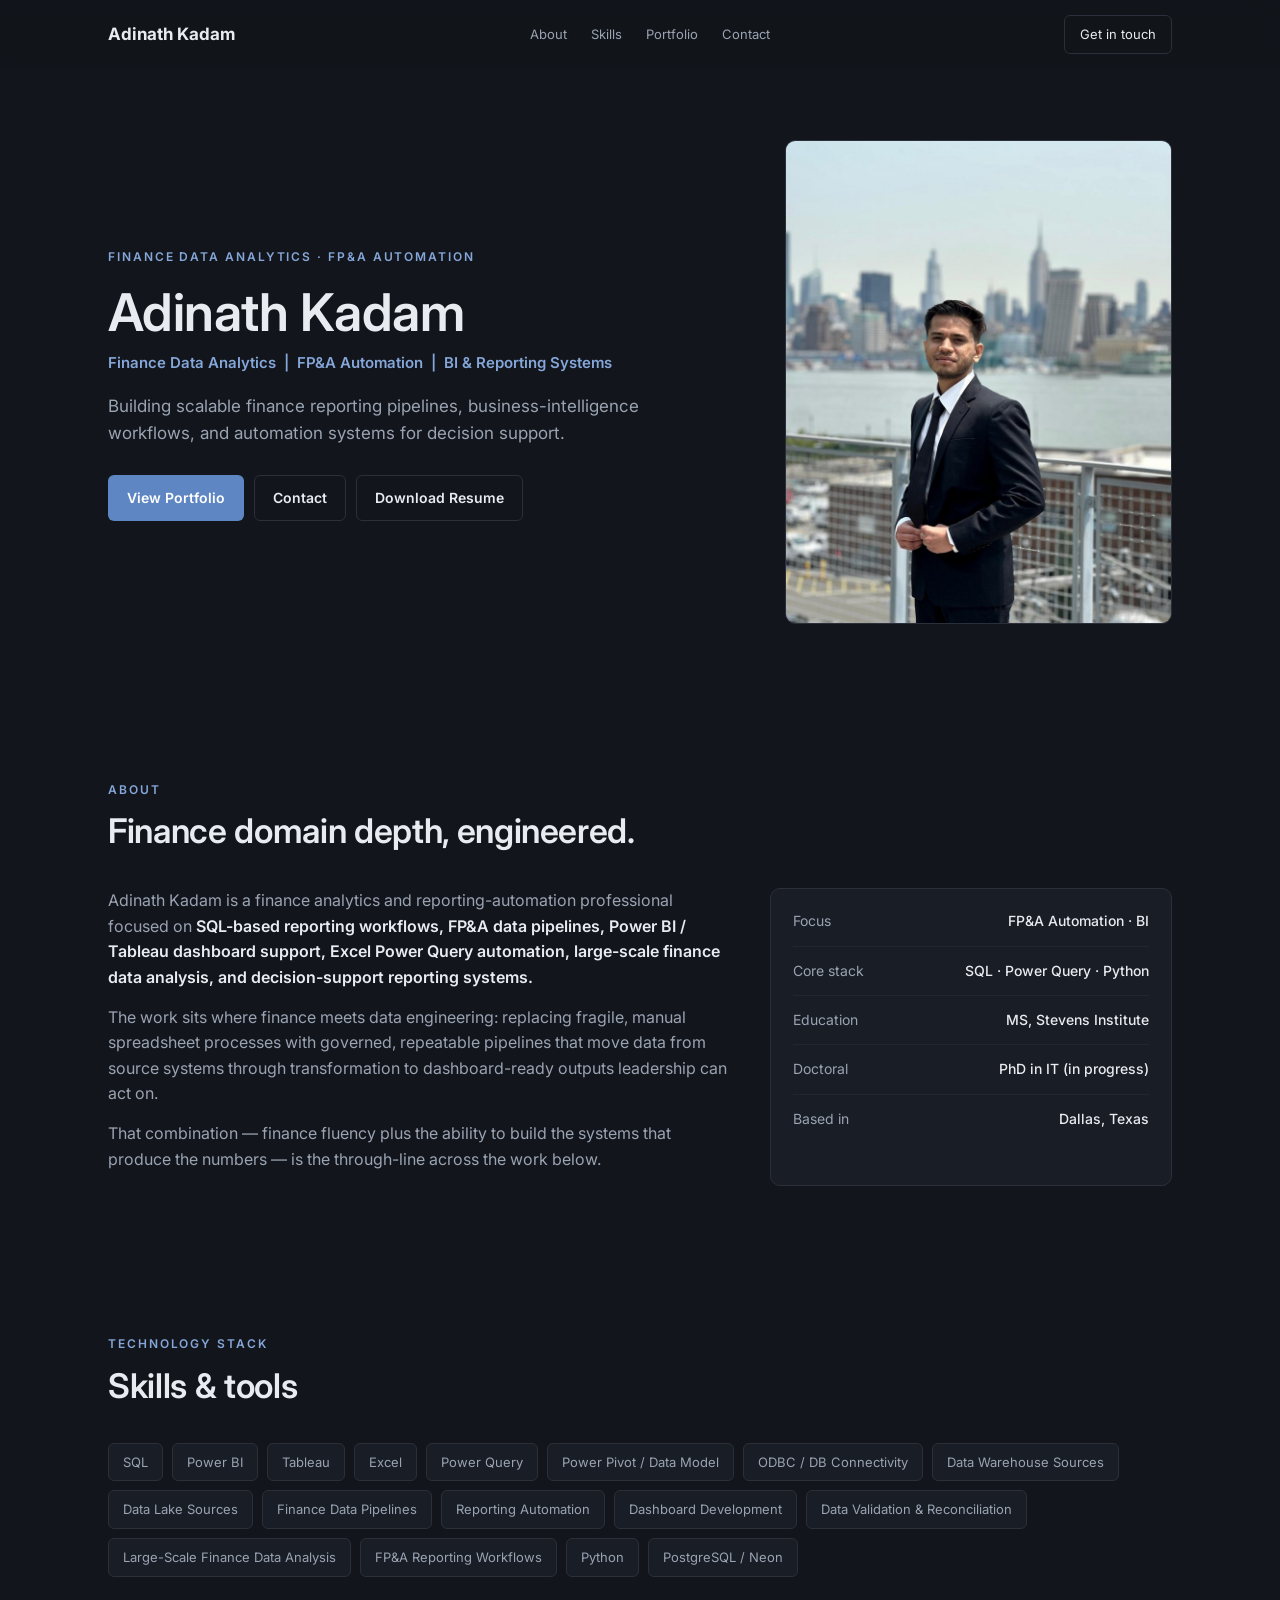
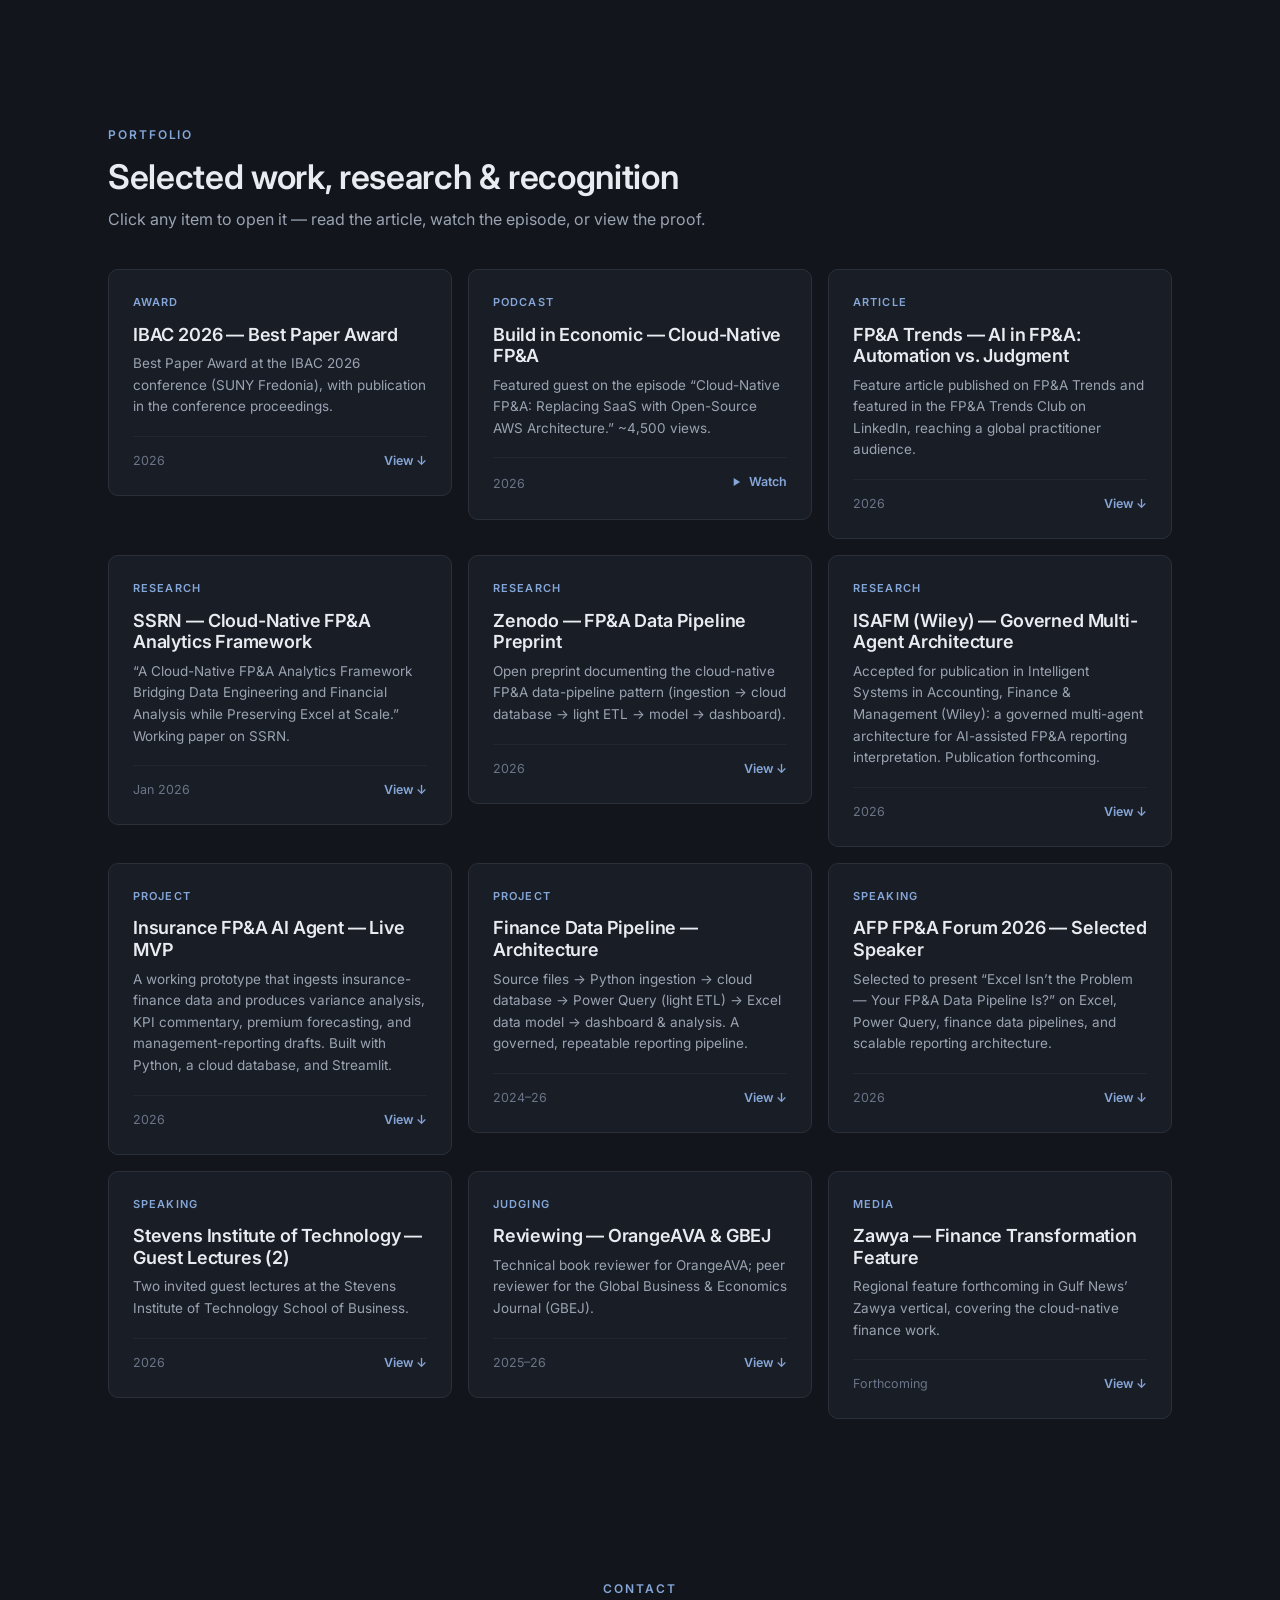
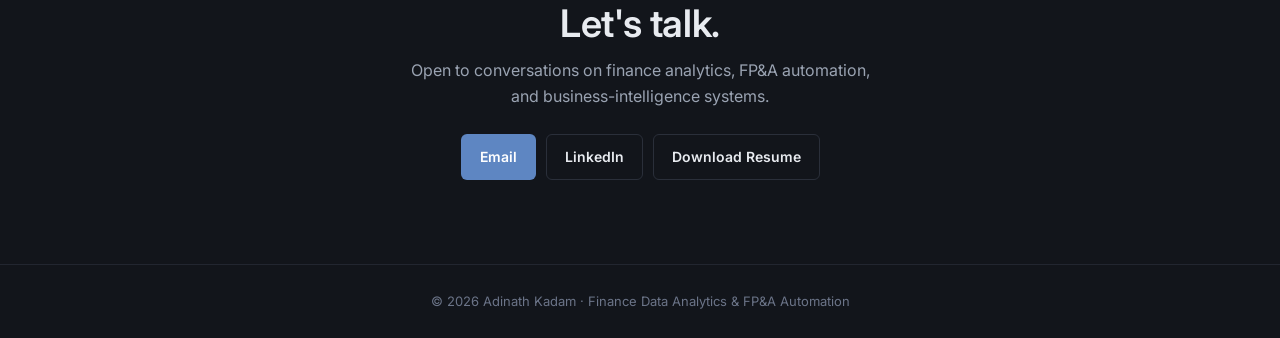
==== index.html @ 17205ce8 "Initial portfolio site" ====
<!DOCTYPE html>
<html lang="en">
<head>
<meta charset="UTF-8">
<meta name="viewport" content="width=device-width, initial-scale=1.0">
<title>Adinath Kadam — Finance Data Analytics & FP&A Automation</title>
<!--
  HOW TO EDIT
  • Hero / About / Contact text: edit directly in the HTML below.
  • Every card + its detail popup: edit the `portfolioData` array in the <script> at the bottom.
  • IMAGES: put files in a folder named  files/  next to this page. Missing file -> clean placeholder.
  • VIDEO (podcast): set  youtube:"VIDEO_ID"  on an item (the ID after watch?v= ).
  • LINKS: replace any "#add-...-link" with the real URL.
-->
<link rel="preconnect" href="https://fonts.googleapis.com">
<link rel="preconnect" href="https://fonts.gstatic.com" crossorigin>
<link href="https://fonts.googleapis.com/css2?family=Inter:wght@400;500;600;700&display=swap" rel="stylesheet">
<style>
  *,*::before,*::after{box-sizing:border-box;margin:0;padding:0}
  :root{
    --bg:#12151B; --panel:#191D25; --panel-2:#1E232C;
    --line:#2A2F3A; --line-soft:#222630;
    --text:#E8EBF0; --muted:#9AA3B2; --muted-2:#6B7488;
    --accent:#5E86C2; --accent-soft:#85A6D8;
  }
  html{scroll-behavior:smooth}
  body{background:var(--bg);color:var(--text);font-family:'Inter',sans-serif;line-height:1.6;-webkit-font-smoothing:antialiased}
  ::selection{background:var(--accent);color:#fff}
  a{color:inherit;text-decoration:none}
  h1,h2,h3,h4{font-weight:600;letter-spacing:-0.01em;line-height:1.2}
  .wrap{max-width:1120px;margin:0 auto;padding:0 28px}
  .eyebrow{font-size:12px;letter-spacing:0.16em;text-transform:uppercase;color:var(--accent-soft);font-weight:600}
  nav{position:fixed;top:0;left:0;right:0;z-index:100;background:rgba(18,21,27,0.86);backdrop-filter:blur(8px);border-bottom:1px solid transparent;transition:.25s}
  nav.solid{border-bottom:1px solid var(--line-soft)}
  .nav-in{max-width:1120px;margin:0 auto;padding:15px 28px;display:flex;align-items:center;justify-content:space-between}
  .brand{font-weight:700;font-size:17px}
  .nav-links{display:flex;gap:24px}
  .nav-links a{font-size:13px;color:var(--muted);transition:.2s}
  .nav-links a:hover{color:var(--text)}
  .nav-cta{font-size:13px;padding:8px 15px;border:1px solid var(--line);border-radius:6px;color:var(--text);transition:.2s}
  .nav-cta:hover{border-color:var(--accent)}
  @media(max-width:840px){.nav-links{display:none}}
  header.hero{padding:140px 0 80px;display:grid;grid-template-columns:1.3fr .8fr;gap:48px;align-items:center}
  .hero h1{font-size:clamp(32px,5vw,52px);margin:14px 0 6px}
  .hero-head{font-size:15px;color:var(--accent-soft);font-weight:600;margin-bottom:18px}
  .hero-tagline{font-size:17px;color:var(--muted);max-width:540px;margin-bottom:28px}
  .hero-btns{display:flex;flex-wrap:wrap;gap:10px}
  .btn{padding:11px 18px;border-radius:6px;font-size:14px;font-weight:600;transition:.2s;border:1px solid transparent;cursor:pointer;display:inline-block}
  .btn.primary{background:var(--accent);color:#fff}
  .btn.primary:hover{background:#4f78b6}
  .btn.ghost{border-color:var(--line);color:var(--text)}
  .btn.ghost:hover{border-color:var(--accent)}
  .hero-photo{position:relative;aspect-ratio:4/5;border-radius:10px;overflow:hidden;border:1px solid var(--line);background:var(--panel)}
  .hero-photo img{width:100%;height:100%;object-fit:cover;display:block}
  .hero-photo .ph{position:absolute;inset:0;display:flex;flex-direction:column;align-items:center;justify-content:center;gap:8px;color:var(--muted-2)}
  .hero-photo .ph .mono{font-size:60px;font-weight:700;color:var(--line)}
  @media(max-width:840px){header.hero{grid-template-columns:1fr;padding-top:110px}.hero-photo{max-width:280px;order:-1}}
  section{padding:72px 0;scroll-margin-top:74px}
  .sec-head{margin-bottom:36px}
  .sec-head h2{font-size:clamp(24px,3.4vw,34px);margin-top:10px}
  .sec-head p{color:var(--muted);max-width:660px;margin-top:10px}
  .about-grid{display:grid;grid-template-columns:1.4fr .9fr;gap:36px}
  .about-grid p{color:var(--muted);margin-bottom:14px}
  .about-grid p b{color:var(--text);font-weight:600}
  .facts{background:var(--panel);border:1px solid var(--line);border-radius:10px;padding:8px 22px}
  .facts .row{display:flex;justify-content:space-between;padding:13px 0;border-bottom:1px solid var(--line-soft);font-size:14px}
  .facts .row:last-child{border-bottom:0}
  .facts .k{color:var(--muted)}.facts .v{color:var(--text);font-weight:500}
  @media(max-width:780px){.about-grid{grid-template-columns:1fr}}
  .chips{display:flex;flex-wrap:wrap;gap:9px}
  .chip{padding:8px 14px;border:1px solid var(--line);border-radius:6px;font-size:13px;color:var(--muted);background:var(--panel);transition:.2s}
  .chip:hover{border-color:var(--accent);color:var(--text)}
  .pf-grid{display:grid;grid-template-columns:repeat(3,1fr);gap:16px;align-items:start}
  .pf-card{background:var(--panel);border:1px solid var(--line);border-radius:10px;padding:24px;transition:.2s;display:flex;flex-direction:column;min-height:172px}
  .pf-card:hover{border-color:var(--accent);background:var(--panel-2)}
  .pf-tag{font-size:11px;letter-spacing:0.1em;text-transform:uppercase;color:var(--accent-soft);font-weight:600;margin-bottom:12px}
  .pf-card h3{font-size:18px;margin-bottom:8px}
  .pf-card .sub{font-size:13.5px;color:var(--muted);flex:1}
  .pf-card .foot{margin-top:18px;padding-top:14px;border-top:1px solid var(--line-soft);display:flex;align-items:center;justify-content:space-between;font-size:12.5px;color:var(--muted-2)}
  .pf-card .open{color:var(--accent-soft);font-weight:600}
  .pf-card .play{display:inline-flex;align-items:center;gap:6px}
  .pf-card .play svg{width:14px;height:14px;fill:var(--accent-soft)}
  .pf-detail{max-height:0;overflow:hidden;transition:max-height .45s ease,margin .45s ease,opacity .35s ease;opacity:0;margin-top:0}
  .pf-card.show .pf-detail{max-height:1400px;opacity:1;margin-top:18px}
  .pf-detail-inner{padding-top:18px;border-top:1px solid var(--line-soft)}
  .pf-detail .m-desc{font-size:13.5px;color:var(--muted);margin-bottom:16px}
  .pf-detail .video,.pf-detail .proof-img,.pf-detail .proof-ph{margin-bottom:16px}
  .pf-detail .m-context{margin-bottom:16px}
  .pf-card.show .open .hint::after{content:" ↑"}
  .pf-card .open .hint::after{content:" ↓"}
  @media(max-width:840px){.pf-grid{grid-template-columns:1fr 1fr}}
  @media(max-width:560px){.pf-grid{grid-template-columns:1fr}}
  .ov{position:fixed;inset:0;z-index:1000;background:rgba(8,10,14,0.74);display:flex;align-items:center;justify-content:center;padding:36px 18px;opacity:0;pointer-events:none;transition:.25s}
  .ov.open{opacity:1;pointer-events:auto}
  .modal{max-width:720px;width:100%;max-height:88vh;overflow-y:auto;background:var(--panel);border:1px solid var(--line);border-radius:12px}
  .m-head{position:sticky;top:0;background:var(--panel);border-bottom:1px solid var(--line-soft);padding:20px 24px;display:flex;justify-content:space-between;align-items:flex-start;gap:14px;z-index:2}
  .m-tag{font-size:11px;letter-spacing:0.1em;text-transform:uppercase;color:var(--accent-soft);font-weight:600}
  .m-head h3{font-size:20px;margin-top:6px}
  .m-head .date{font-size:12.5px;color:var(--muted-2);margin-top:4px}
  .m-close{flex-shrink:0;width:32px;height:32px;border-radius:6px;border:1px solid var(--line);background:none;color:var(--text);cursor:pointer;font-size:15px;transition:.2s}
  .m-close:hover{border-color:var(--accent)}
  .m-body{padding:22px 24px 26px}
  .m-desc{font-size:14.5px;color:var(--muted);margin-bottom:18px}
  .video{position:relative;aspect-ratio:16/9;border-radius:8px;overflow:hidden;border:1px solid var(--line);margin-bottom:18px;background:#000}
  .video iframe{position:absolute;inset:0;width:100%;height:100%;border:0}
  .yt{position:relative;aspect-ratio:16/9;border-radius:8px;overflow:hidden;border:1px solid var(--line);margin-bottom:18px;cursor:pointer;background:linear-gradient(135deg,#1d2530,#0d1119)}
  .yt-thumb{position:absolute;inset:0;width:100%;height:100%;object-fit:cover}
  .yt-play{position:absolute;inset:0;display:flex;align-items:center;justify-content:center}
  .yt-play::before{content:"";position:absolute;width:70px;height:48px;background:rgba(214,40,40,.93);border-radius:12px;box-shadow:0 4px 16px rgba(0,0,0,.4)}
  .yt-play span{position:relative;z-index:1;width:0;height:0;border-style:solid;border-width:11px 0 11px 19px;border-color:transparent transparent transparent #fff;margin-left:5px}
  .yt:hover .yt-play::before{background:rgba(214,40,40,1)}
  .yt-cap{position:absolute;bottom:10px;left:12px;font-size:11px;letter-spacing:.06em;text-transform:uppercase;color:#fff;background:rgba(0,0,0,.5);padding:4px 9px;border-radius:4px}
  .proof-img{width:100%;border-radius:8px;border:1px solid var(--line);display:block;margin-bottom:18px}
  .proof-ph{width:100%;aspect-ratio:16/9;border-radius:8px;border:1px dashed var(--line);display:flex;flex-direction:column;align-items:center;justify-content:center;gap:8px;color:var(--muted-2);text-align:center;padding:18px;margin-bottom:18px;background:var(--panel-2)}
  .proof-ph svg{width:26px;height:26px;stroke:var(--muted-2);fill:none;stroke-width:1.4}
  .proof-ph small{font-size:12px;max-width:300px;line-height:1.5}
  .m-context{font-size:13.5px;color:var(--text);background:var(--panel-2);border-left:2px solid var(--accent);padding:12px 16px;border-radius:0 6px 6px 0;margin-bottom:18px}
  .m-context b{color:var(--accent-soft)}
  .m-actions{display:flex;flex-wrap:wrap;gap:10px}
  .m-note{font-size:12px;color:var(--muted-2);margin-top:12px;font-style:italic}
  .contact{text-align:center;padding:84px 0}
  .contact h2{font-size:clamp(26px,3.6vw,38px);margin-bottom:12px}
  .contact p{color:var(--muted);max-width:480px;margin:0 auto 24px}
  .contact-btns{display:flex;gap:10px;justify-content:center;flex-wrap:wrap}
  footer{border-top:1px solid var(--line-soft);padding:26px 0;text-align:center;color:var(--muted-2);font-size:13px}
  .reveal{opacity:0;transform:translateY(18px);transition:.7s}
  .reveal.in{opacity:1;transform:none}
  @media(prefers-reduced-motion:reduce){*{transition:none!important}.reveal{opacity:1;transform:none}}
</style>
</head>
<body>
<nav id="nav"><div class="nav-in">
  <a href="#top" class="brand">Adinath Kadam</a>
  <div class="nav-links">
    <a href="#about">About</a><a href="#skills">Skills</a><a href="#portfolio">Portfolio</a><a href="#contact">Contact</a>
  </div>
  <a href="#contact" class="nav-cta">Get in touch</a>
</div></nav>

<div class="wrap" id="top">
  <header class="hero">
    <div>
      <span class="eyebrow">Finance Data Analytics · FP&amp;A Automation</span>
      <h1>Adinath Kadam</h1>
      <div class="hero-head">Finance Data Analytics &nbsp;|&nbsp; FP&amp;A Automation &nbsp;|&nbsp; BI &amp; Reporting Systems</div>
      <p class="hero-tagline">Building scalable finance reporting pipelines, business-intelligence workflows, and automation systems for decision support.</p>
      <div class="hero-btns">
        <a href="#portfolio" class="btn primary">View Portfolio</a>
        <a href="#contact" class="btn ghost">Contact</a>
        <a href="files/Adinath_Kadam_Resume.pdf" target="_blank" rel="noopener" class="btn ghost">Download Resume</a>
      </div>
    </div>
    <div class="hero-photo">
      <img src="[data-uri]" alt="Adinath Kadam" onerror="this.style.display='none';this.nextElementSibling.style.display='flex'">
      <div class="ph" style="display:none"><div class="mono">AK</div><small>Add files/portrait.jpg</small></div>
    </div>
  </header>
</div>

<div class="wrap"><section id="about" class="reveal">
  <div class="sec-head"><span class="eyebrow">About</span><h2>Finance domain depth, engineered.</h2></div>
  <div class="about-grid">
    <div>
      <p>Adinath Kadam is a finance analytics and reporting-automation professional focused on <b>SQL-based reporting workflows, FP&amp;A data pipelines, Power BI / Tableau dashboard support, Excel Power Query automation, large-scale finance data analysis, and decision-support reporting systems.</b></p>
      <p>The work sits where finance meets data engineering: replacing fragile, manual spreadsheet processes with governed, repeatable pipelines that move data from source systems through transformation to dashboard-ready outputs leadership can act on.</p>
      <p>That combination — finance fluency plus the ability to build the systems that produce the numbers — is the through-line across the work below.</p>
    </div>
    <div class="facts">
      <div class="row"><span class="k">Focus</span><span class="v">FP&amp;A Automation · BI</span></div>
      <div class="row"><span class="k">Core stack</span><span class="v">SQL · Power Query · Python</span></div>
      <div class="row"><span class="k">Education</span><span class="v">MS, Stevens Institute</span></div>
      <div class="row"><span class="k">Doctoral</span><span class="v">PhD in IT (in progress)</span></div>
      <div class="row"><span class="k">Based in</span><span class="v">Dallas, Texas</span></div>
    </div>
  </div>
</section></div>

<div class="wrap"><section id="skills" class="reveal">
  <div class="sec-head"><span class="eyebrow">Technology Stack</span><h2>Skills &amp; tools</h2></div>
  <div class="chips">
    <span class="chip">SQL</span><span class="chip">Power BI</span><span class="chip">Tableau</span>
    <span class="chip">Excel</span><span class="chip">Power Query</span><span class="chip">Power Pivot / Data Model</span>
    <span class="chip">ODBC / DB Connectivity</span><span class="chip">Data Warehouse Sources</span><span class="chip">Data Lake Sources</span>
    <span class="chip">Finance Data Pipelines</span><span class="chip">Reporting Automation</span><span class="chip">Dashboard Development</span>
    <span class="chip">Data Validation &amp; Reconciliation</span><span class="chip">Large-Scale Finance Data Analysis</span>
    <span class="chip">FP&amp;A Reporting Workflows</span><span class="chip">Python</span><span class="chip">PostgreSQL / Neon</span>
  </div>
</section></div>

<div class="wrap"><section id="portfolio" class="reveal">
  <div class="sec-head"><span class="eyebrow">Portfolio</span><h2>Selected work, research &amp; recognition</h2>
    <p>Click any item to open it — read the article, watch the episode, or view the proof.</p></div>
  <div class="pf-grid" id="pfGrid"></div>
</section></div>

<div class="wrap"><section class="contact reveal" id="contact">
  <span class="eyebrow">Contact</span>
  <h2>Let's talk.</h2>
  <p>Open to conversations on finance analytics, FP&amp;A automation, and business-intelligence systems.</p>
  <div class="contact-btns">
    <a href="mailto:adikdm20@gmail.com" class="btn primary">Email</a>
    <a href="https://www.linkedin.com/in/adinath-k/" target="_blank" rel="noopener" class="btn ghost">LinkedIn</a>
    <a href="files/Adinath_Kadam_Resume.pdf" target="_blank" rel="noopener" class="btn ghost">Download Resume</a>
  </div>
</section></div>

<footer>© 2026 Adinath Kadam · Finance Data Analytics &amp; FP&amp;A Automation</footer>

<script>
const IMG = {"portrait": "[data-uri]", "fpa": "[data-uri]", "arch": "[data-uri]", "ibac": "[data-uri]", "afp": "[data-uri]", "stevens": "[data-uri]"};
const portfolioData = [
  { tag:"Award", title:"IBAC 2026 — Best Paper Award", date:"2026",
    description:"Best Paper Award at the IBAC 2026 conference (SUNY Fredonia), with publication in the conference proceedings.",
    context:"A juried award decided by subject-matter experts.",
    image:IMG.ibac, link:"https://drive.google.com/drive/folders/12zsYLJjvqKBHzSU3s-4uI_JDGND9WBUn", linkLabel:"View award photos" },

  { tag:"Podcast", title:"Build in Economic \u2014 Cloud-Native FP&A", date:"2026",
    description:"Featured guest on the episode \u201CCloud-Native FP&A: Replacing SaaS with Open-Source AWS Architecture.\u201D ~4,500 views.",
    context:"Independent podcast feature.",
    youtube:"IwOGnADobnI", link:"https://www.youtube.com/watch?v=IwOGnADobnI", linkLabel:"Watch on YouTube" },

  { tag:"Article", title:"FP&A Trends \u2014 AI in FP&A: Automation vs. Judgment", date:"2026",
    description:"Feature article published on FP&A Trends and featured in the FP&A Trends Club on LinkedIn, reaching a global practitioner audience.",
    context:"Independent industry publication.",
    image:IMG.fpa, link:"https://bit.ly/4e22w3T", linkLabel:"Read article" },

  { tag:"Research", title:"SSRN \u2014 Cloud-Native FP&A Analytics Framework", date:"Jan 2026",
    description:"\u201CA Cloud-Native FP&A Analytics Framework Bridging Data Engineering and Financial Analysis while Preserving Excel at Scale.\u201D Working paper on SSRN.",
    context:"Open scholarship establishing the research line.",
    link:"https://ssrn.com/abstract=6091647", linkLabel:"Read on SSRN" },

  { tag:"Research", title:"Zenodo \u2014 FP&A Data Pipeline Preprint", date:"2026",
    description:"Open preprint documenting the cloud-native FP&A data-pipeline pattern (ingestion \u2192 cloud database \u2192 light ETL \u2192 model \u2192 dashboard).",
    context:"Citable open-access record.",
    link:"https://zenodo.org/records/20263655", linkLabel:"View on Zenodo" },

  { tag:"Research", title:"ISAFM (Wiley) \u2014 Governed Multi-Agent Architecture", date:"2026",
    description:"Accepted for publication in Intelligent Systems in Accounting, Finance & Management (Wiley): a governed multi-agent architecture for AI-assisted FP&A reporting interpretation. Publication forthcoming.",
    context:"Peer-reviewed journal acceptance.",
    image:"files/wiley-acceptance.jpg", link:"", linkLabel:"" },

  { tag:"Project", title:"Insurance FP&A AI Agent \u2014 Live MVP", date:"2026",
    description:"A working prototype that ingests insurance-finance data and produces variance analysis, KPI commentary, premium forecasting, and management-reporting drafts. Built with Python, a cloud database, and Streamlit.",
    context:"Live, hosted application demonstrating the AI-assisted reporting approach.",
    image:IMG.arch, link:"https://insurance-premium-fpaa-agent-zqbtzjmr6bpyvj6muapykw.streamlit.app/", linkLabel:"Open the live app",
    note:"Demo uses synthetic / non-confidential data only." },

  { tag:"Project", title:"Finance Data Pipeline \u2014 Architecture", date:"2024\u201326",
    description:"Source files \u2192 Python ingestion \u2192 cloud database \u2192 Power Query (light ETL) \u2192 Excel data model \u2192 dashboard & analysis. A governed, repeatable reporting pipeline.",
    context:"Production reporting system, shown as a sanitized architecture diagram.",
    image:IMG.arch, link:"", linkLabel:"",
    note:"Project visuals use sanitized, non-confidential examples or architecture diagrams only." },

  { tag:"Speaking", title:"AFP FP&A Forum 2026 \u2014 Selected Speaker", date:"2026",
    description:"Selected to present \u201CExcel Isn\u2019t the Problem \u2014 Your FP&A Data Pipeline Is?\u201D on Excel, Power Query, finance data pipelines, and scalable reporting architecture.",
    context:"Selected by a major professional body (AFP).",
    image:IMG.afp, link:"https://drive.google.com/drive/folders/1lTNyP19MRoPikA94becvHR-ivaPW4IGZ", linkLabel:"View proof" },

  { tag:"Speaking", title:"Stevens Institute of Technology \u2014 Guest Lectures (2)", date:"2026",
    description:"Two invited guest lectures at the Stevens Institute of Technology School of Business.",
    context:"Invited university teaching.",
    image:IMG.stevens, link:"https://drive.google.com/drive/folders/1THLzWSrTC9BmW457-XXu6_vd0Pm8rAN6", linkLabel:"View proof" },

  { tag:"Judging", title:"Reviewing \u2014 OrangeAVA & GBEJ", date:"2025\u201326",
    description:"Technical book reviewer for OrangeAVA; peer reviewer for the Global Business & Economics Journal (GBEJ).",
    context:"External organizations entrusting evaluation of others\u2019 work.",
    image:"files/judging.jpg", link:"", linkLabel:"" },

  { tag:"Media", title:"Zawya \u2014 Finance Transformation Feature", date:"Forthcoming",
    description:"Regional feature forthcoming in Gulf News\u2019 Zawya vertical, covering the cloud-native finance work.",
    context:"Independent regional outlet.",
    image:"files/zawya.jpg", link:"", linkLabel:"" }
];

const playIcon='<svg viewBox="0 0 24 24"><path d="M8 5v14l11-7z"/></svg>';
const grid=document.getElementById('pfGrid');
const hoverCapable=window.matchMedia('(hover:hover) and (pointer:fine)').matches;

function mediaBlock(it){
  if(it.youtube && it.youtube!=="VIDEO_ID"){
    return '<div class="yt" data-id="'+it.youtube+'">'+
             '<img class="yt-thumb" src="https://img.youtube.com/vi/'+it.youtube+'/hqdefault.jpg" alt="Video preview" onerror="this.style.display=\'none\'">'+
             '<div class="yt-play"><span></span></div>'+
             '<div class="yt-cap">Click to play</div>'+
           '</div>';
  }
  if(it.youtube && it.youtube==="VIDEO_ID"){
    return '<div class="proof-ph"><svg viewBox="0 0 24 24"><path d="M8 5v14l11-7z"/></svg><small>Video placeholder — set <b>youtube:"VIDEO_ID"</b> in the data to the real YouTube ID to embed the episode.</small></div>';
  }
  if(it.image){
    return '<img class="proof-img" src="'+it.image+'" alt="'+it.title+'" onerror="this.style.display=\'none\';this.nextElementSibling.style.display=\'flex\'">'+
           '<div class="proof-ph" style="display:none"><svg viewBox="0 0 24 24"><path d="M3 5h18v14H3zM3 16l5-5 4 4 3-3 6 6"/><circle cx="8.5" cy="9" r="1.5"/></svg><small>Proof placeholder — add the image at <b>'+it.image+'</b></small></div>';
  }
  return '';
}

portfolioData.forEach(function(it,i){
  const el=document.createElement('div');
  el.className='pf-card';
  const detail=
    '<div class="pf-detail"><div class="pf-detail-inner">'+
      mediaBlock(it)+
      (it.context?'<div class="m-context"><b>Context:</b> '+it.context+'</div>':'')+
      (it.linkLabel?'<div class="m-actions"><a class="btn primary" href="'+it.link+'" target="_blank" rel="noopener">'+it.linkLabel+'</a></div>':'')+
      (it.note?'<div class="m-note">⚠︎ '+it.note+'</div>':'')+
    '</div></div>';
  el.innerHTML='<div class="pf-tag">'+it.tag+'</div><h3>'+it.title+'</h3>'+
    '<div class="sub">'+it.description+'</div>'+
    '<div class="foot"><span>'+(it.date||'')+'</span><span class="open">'+
      (it.youtube?'<span class="play">'+playIcon+' Watch</span>':'<span class="hint">View</span>')+
    '</span></div>'+detail;

  function show(){ closeAll(el); el.classList.add('show'); }
  function hide(){ el.classList.remove('show'); }

  if(hoverCapable){
    el.addEventListener('mouseenter',show);
    el.addEventListener('mouseleave',hide);
  } else {
    // mobile/tablet: tap to toggle (so video/links remain usable)
    el.addEventListener('click',function(e){
      if(e.target.closest('a')||e.target.closest('.yt')) return;  // let links + video play
      el.classList.contains('show')?hide():show();
    });
  }
  grid.appendChild(el);
});

function closeAll(except){
  document.querySelectorAll('.pf-card.show').forEach(function(c){ if(c!==except) c.classList.remove('show'); });
}

// click the video poster -> load the real player and autoplay
document.addEventListener('click',function(e){
  var yt=e.target.closest('.yt');
  if(!yt) return;
  var id=yt.getAttribute('data-id');
  yt.outerHTML='<div class="video"><iframe src="https://www.youtube.com/embed/'+id+'?autoplay=1" title="Video" allow="autoplay; encrypted-media" allowfullscreen></iframe></div>';
});

addEventListener('scroll',function(){document.getElementById('nav').classList.toggle('solid',scrollY>40);});
const io=new IntersectionObserver(function(es){es.forEach(function(e){if(e.isIntersecting){e.target.classList.add('in');io.unobserve(e.target);}});},{threshold:.1});
document.querySelectorAll('.reveal').forEach(function(el){io.observe(el);});
</script>
</body>
</html>
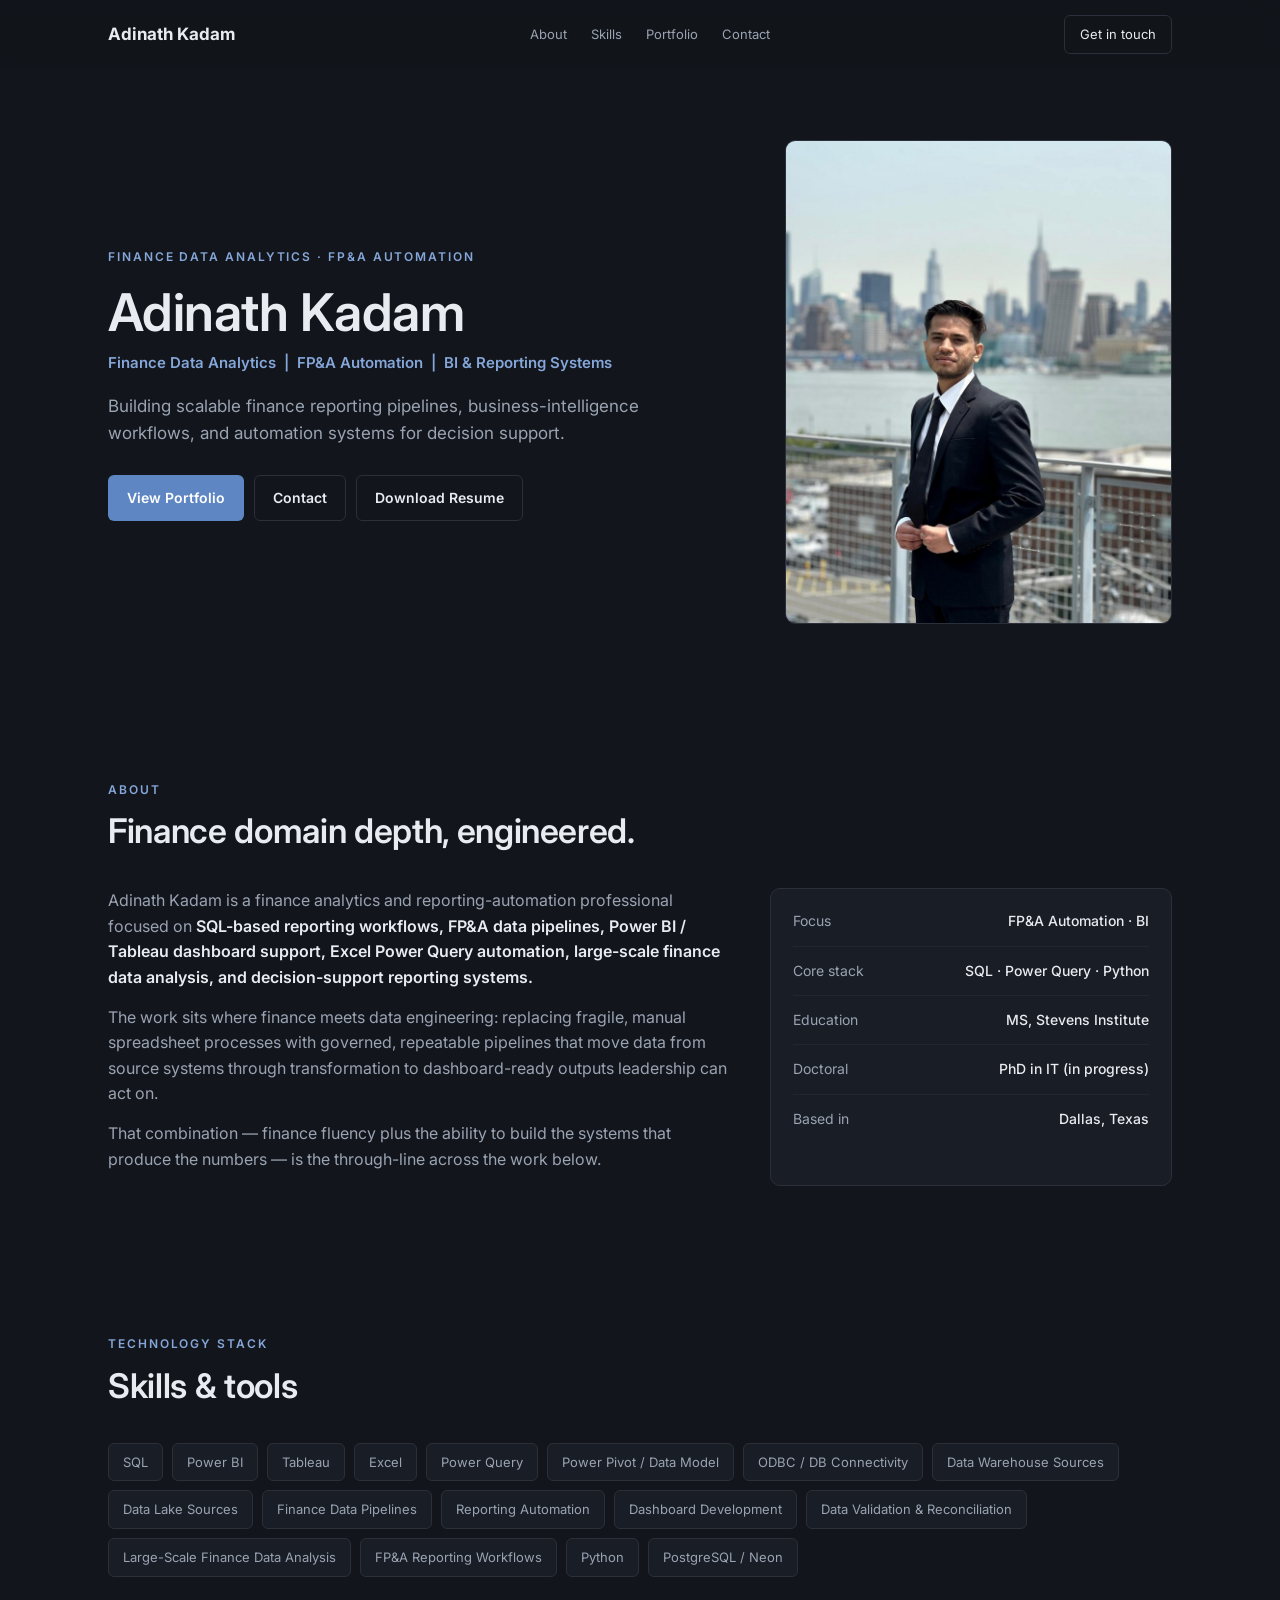
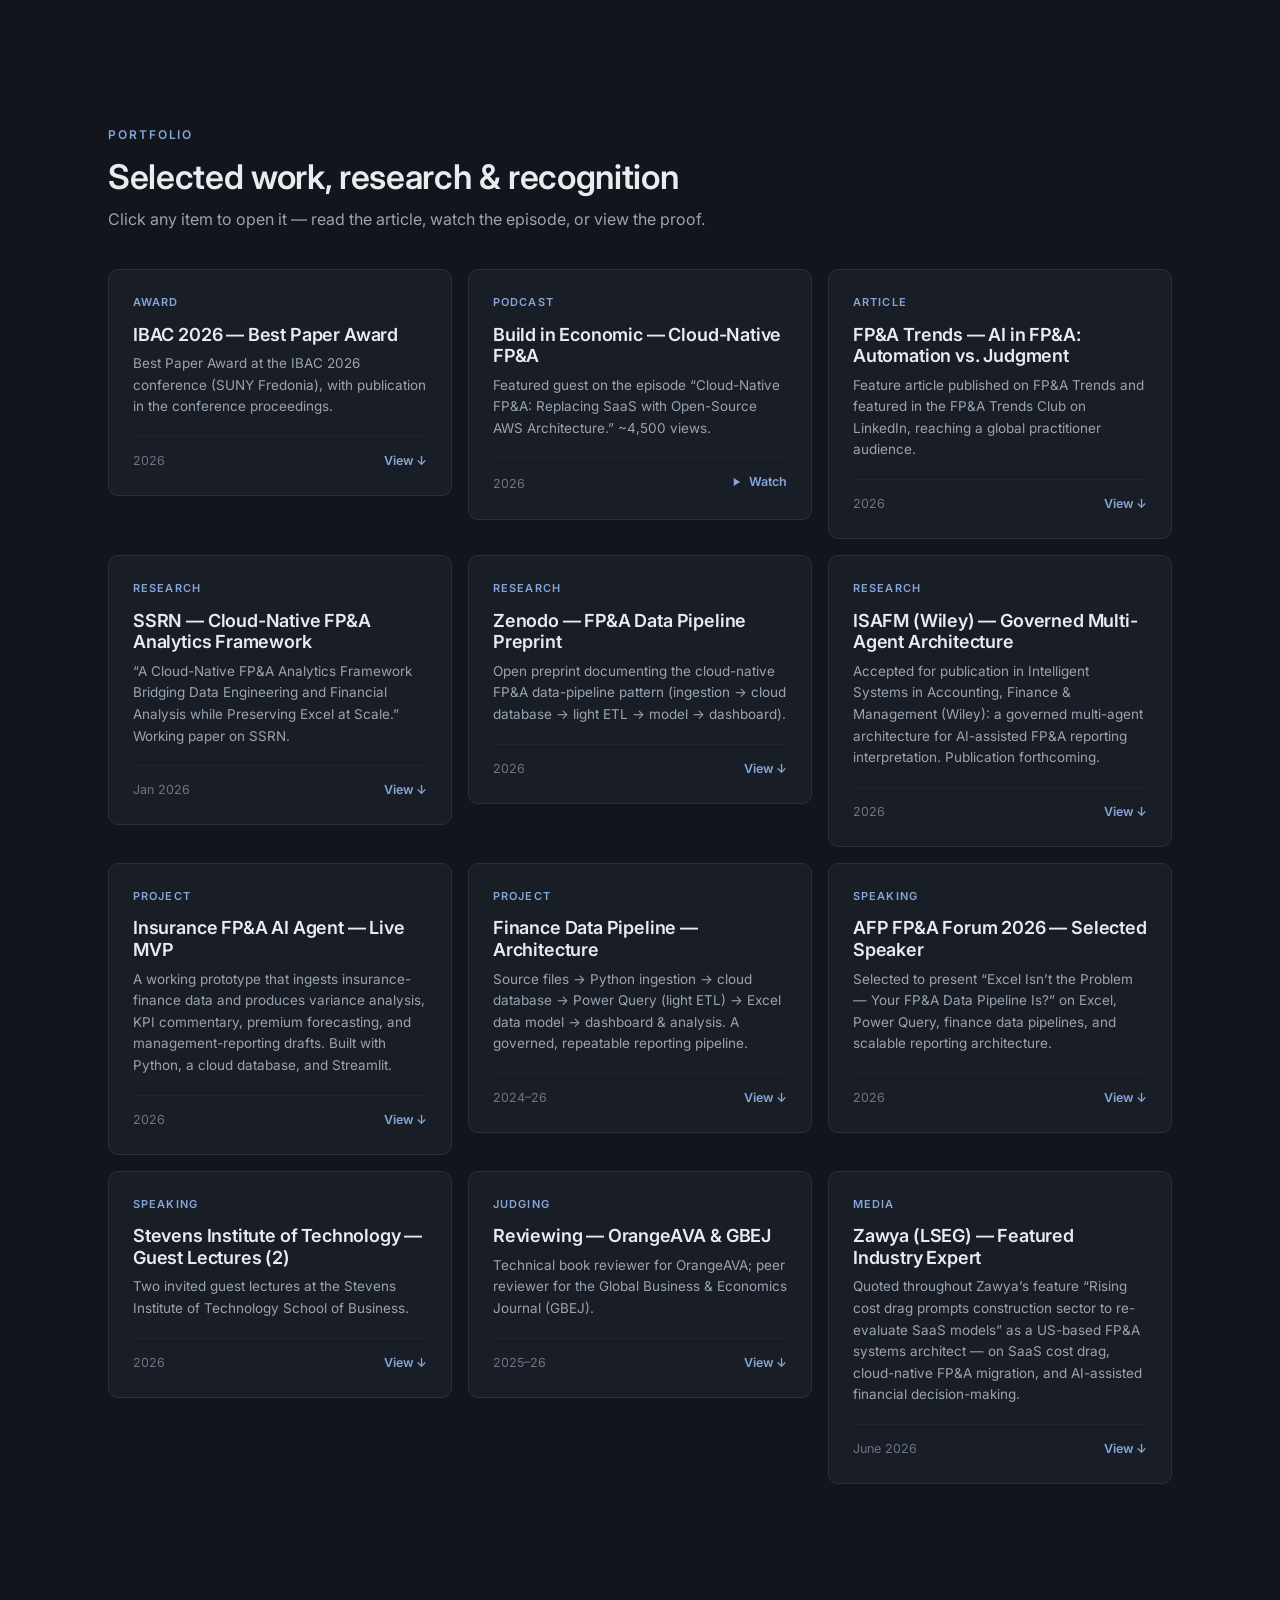
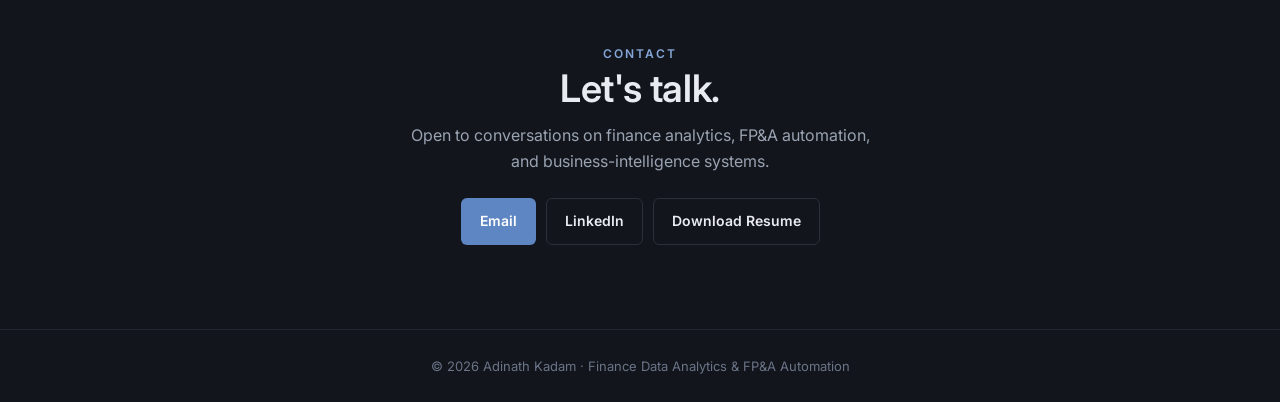
==== commit 1968f9ed: "Add Zawya feature with screenshot" ====
--- a/index.html
+++ b/index.html
@@ -207,7 +207,7 @@
 <footer>© 2026 Adinath Kadam · Finance Data Analytics &amp; FP&amp;A Automation</footer>
 
 <script>
-const IMG = {"portrait": "[data-uri]", "fpa": "[data-uri]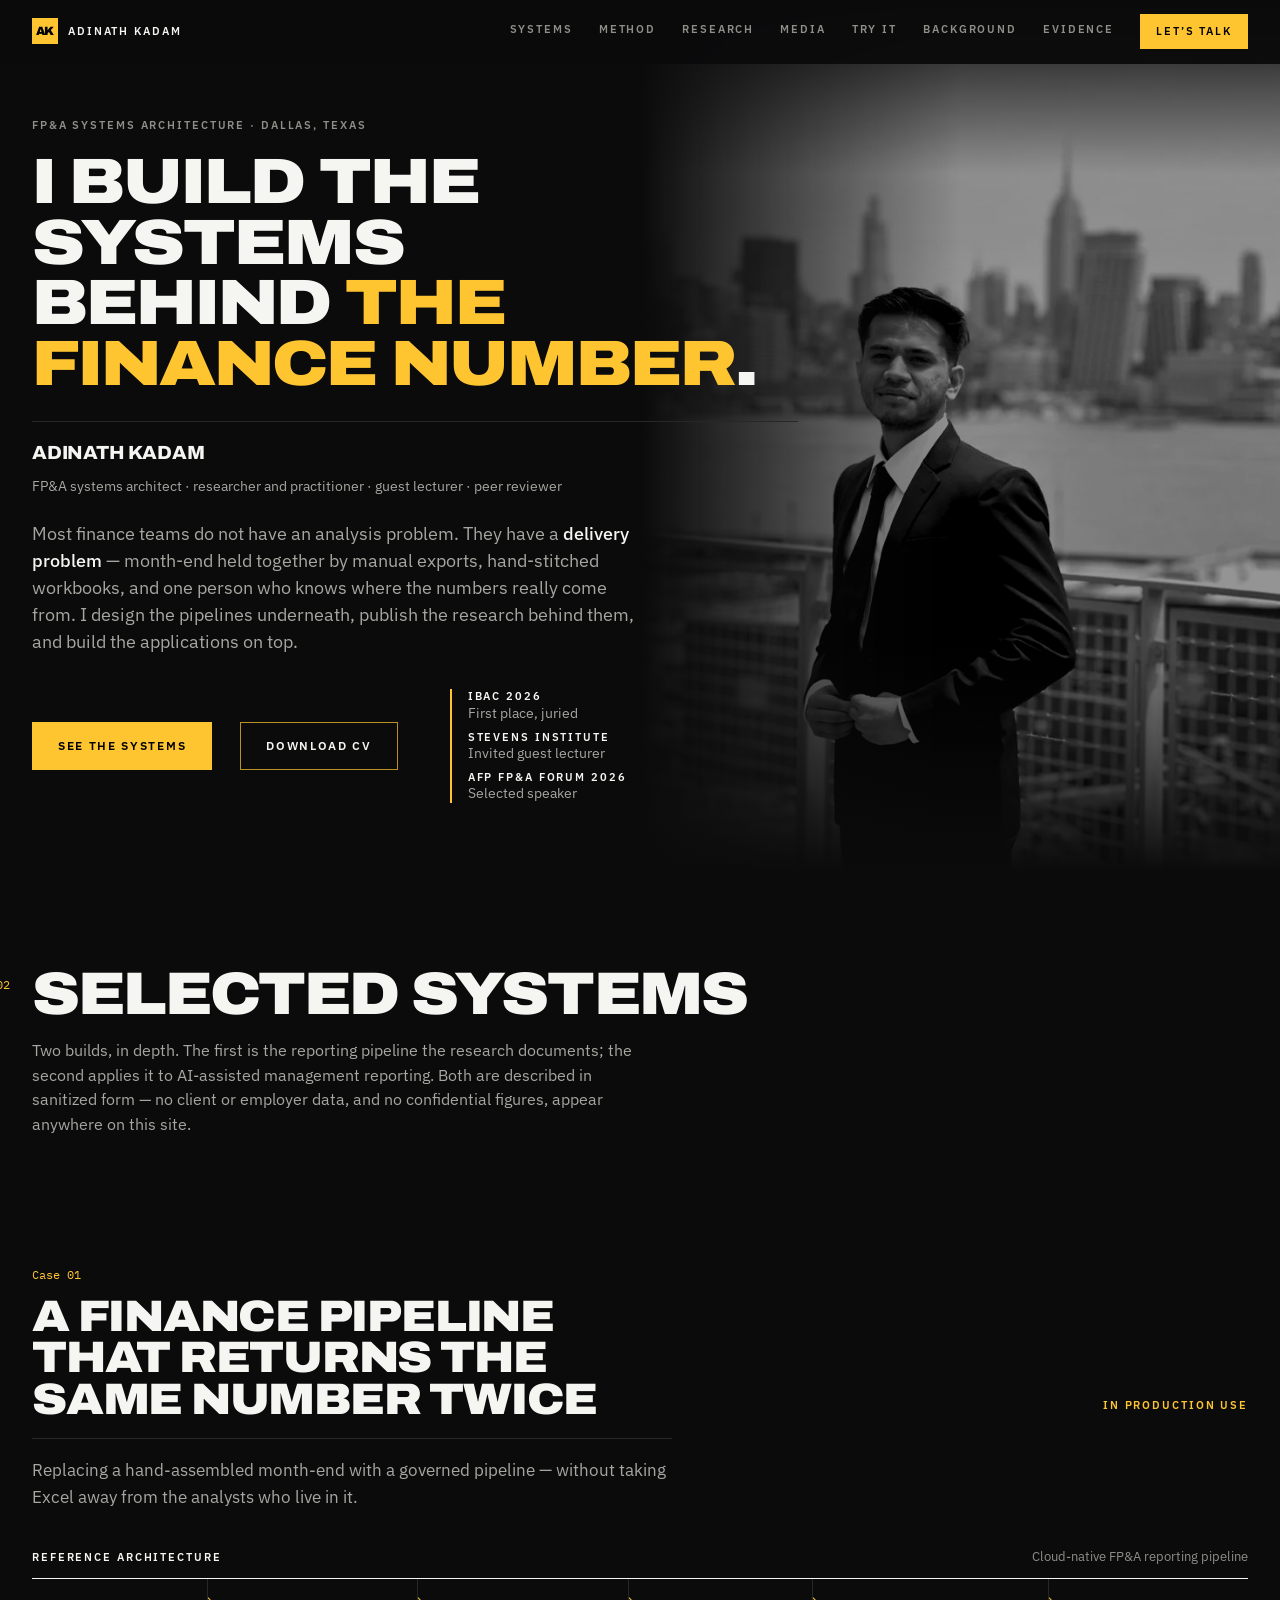
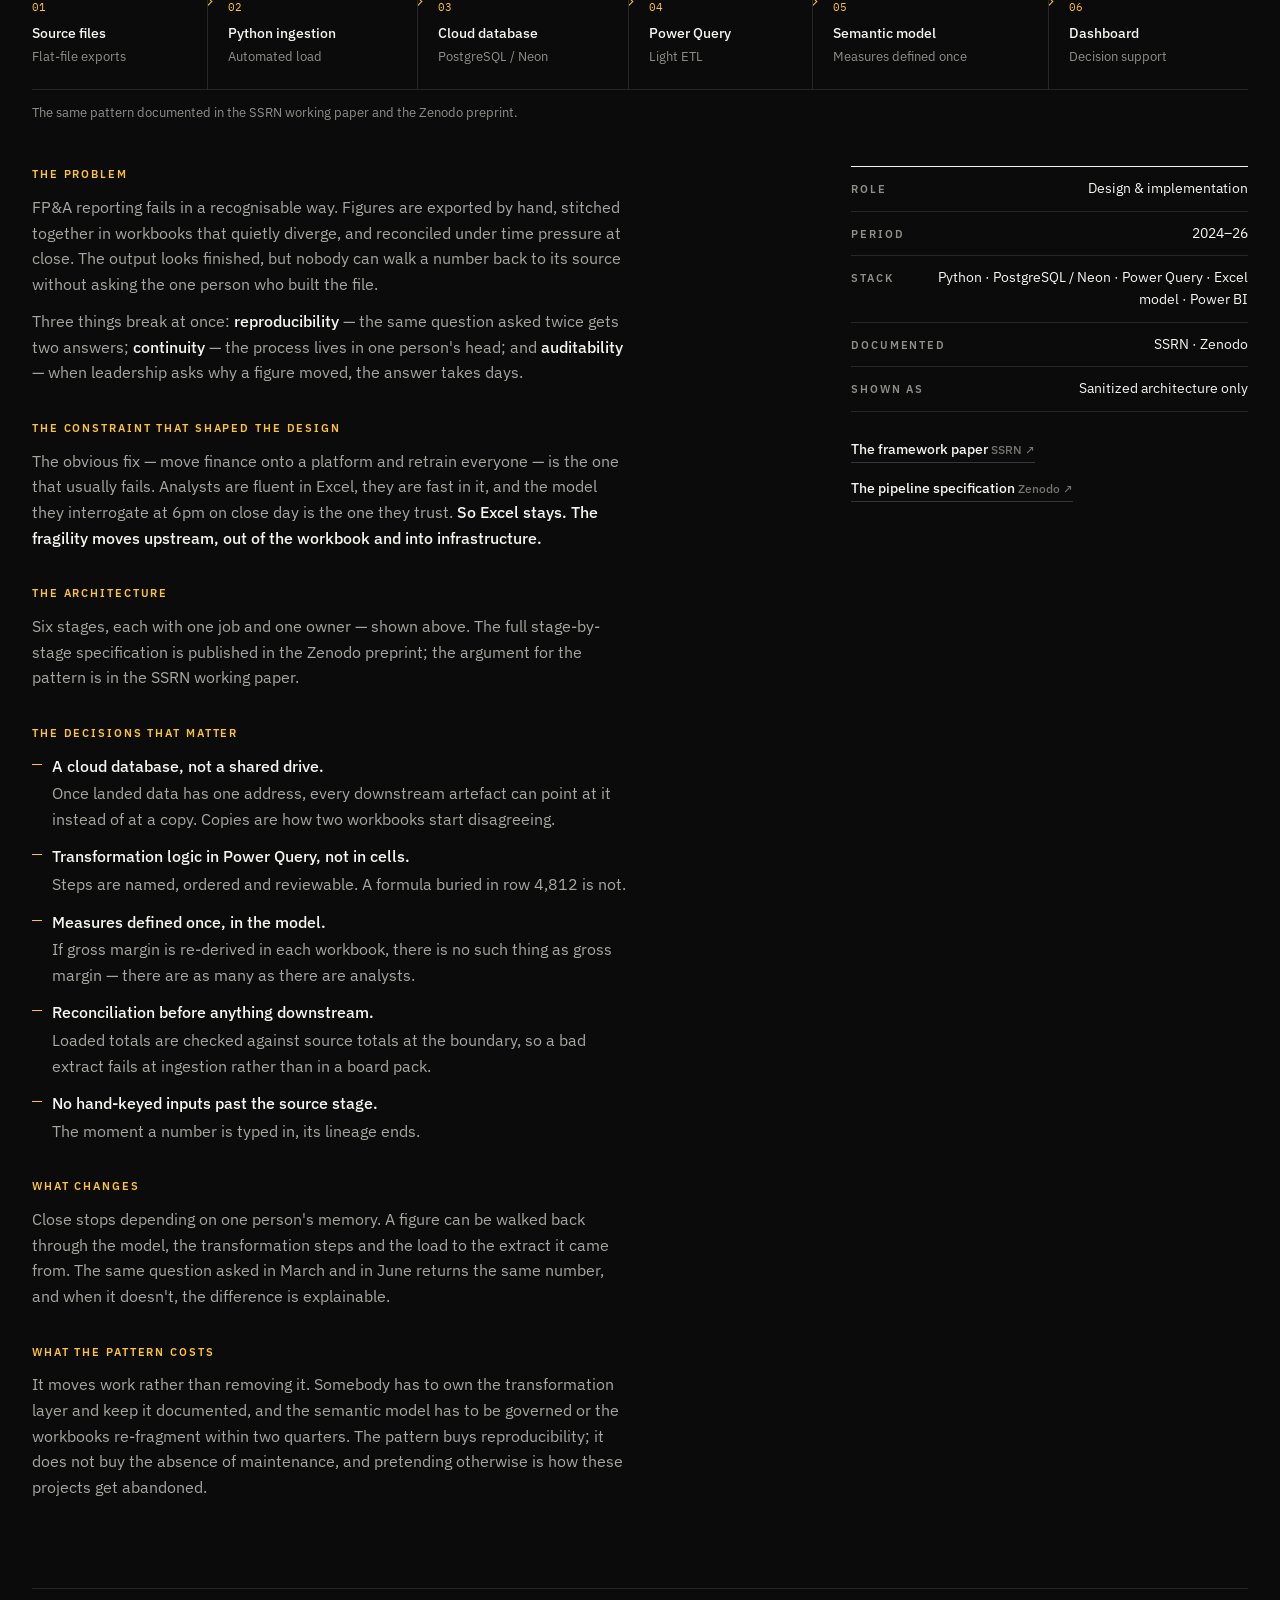
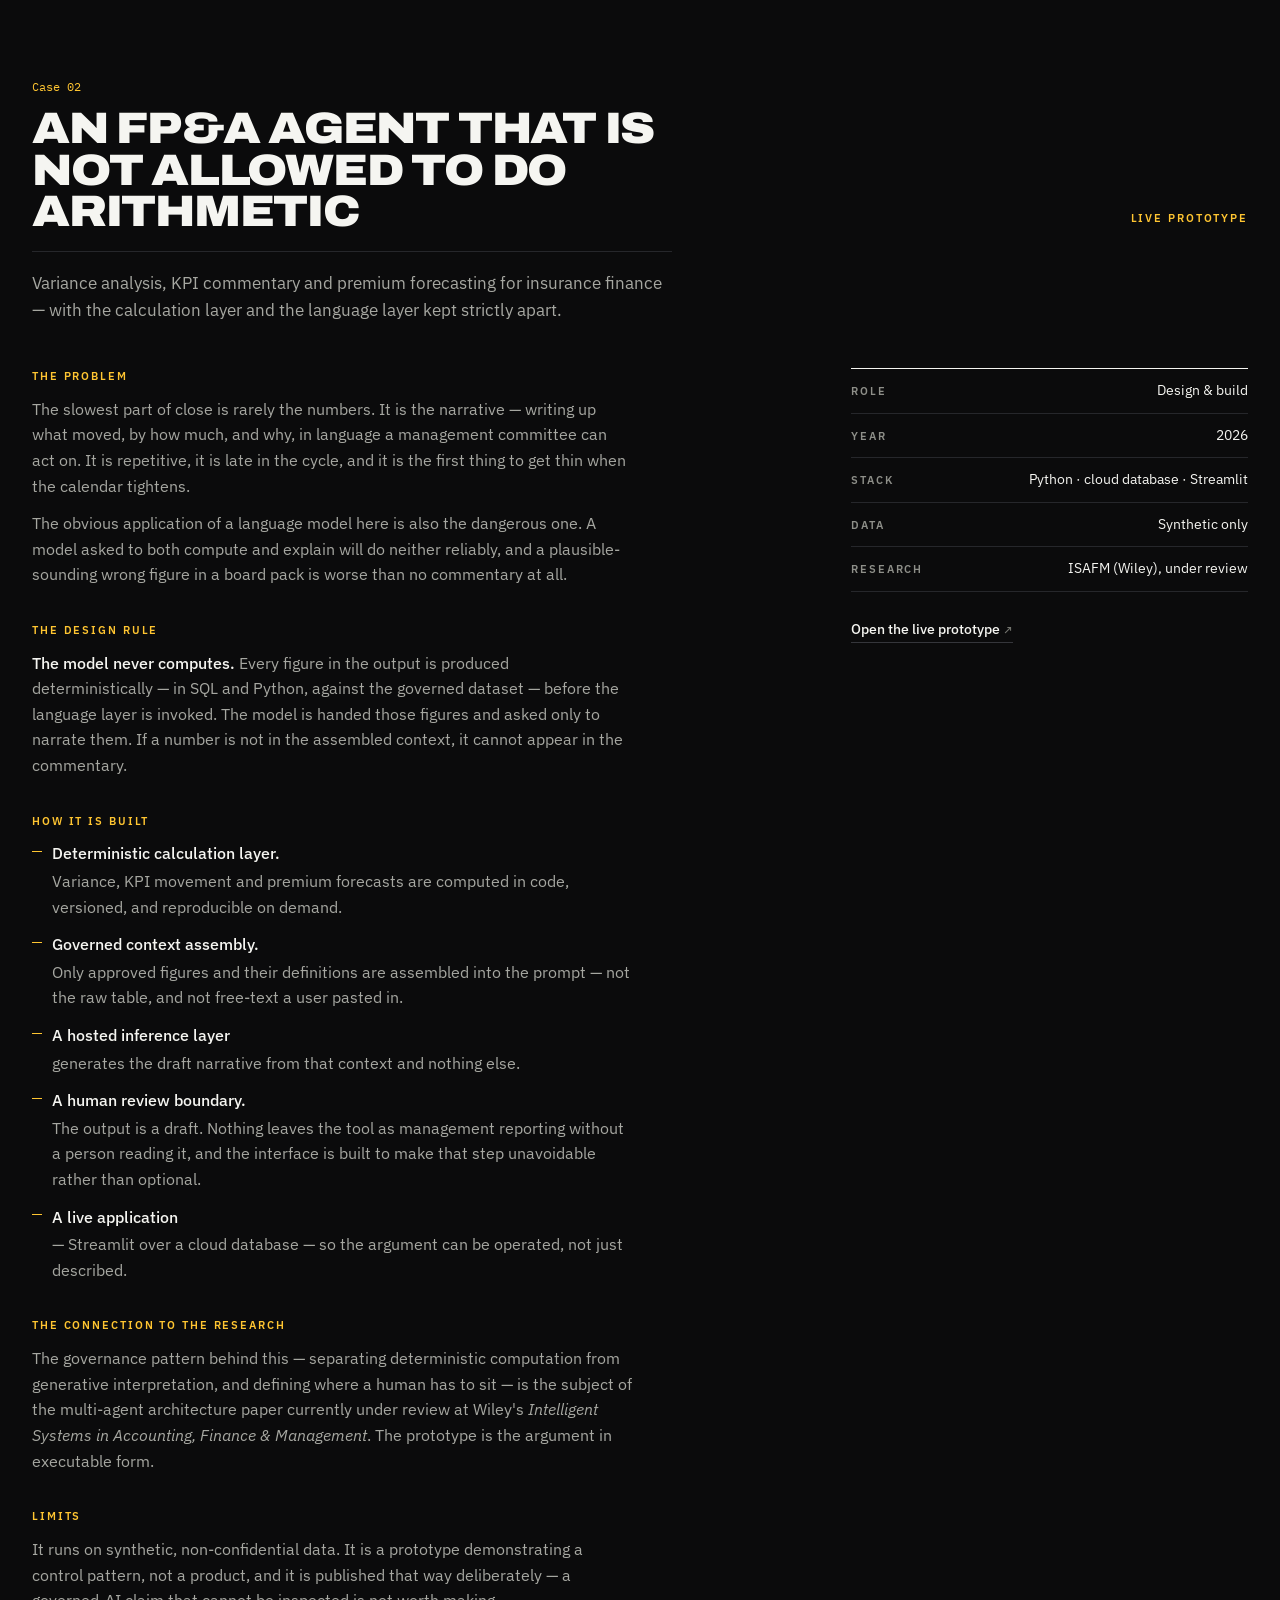
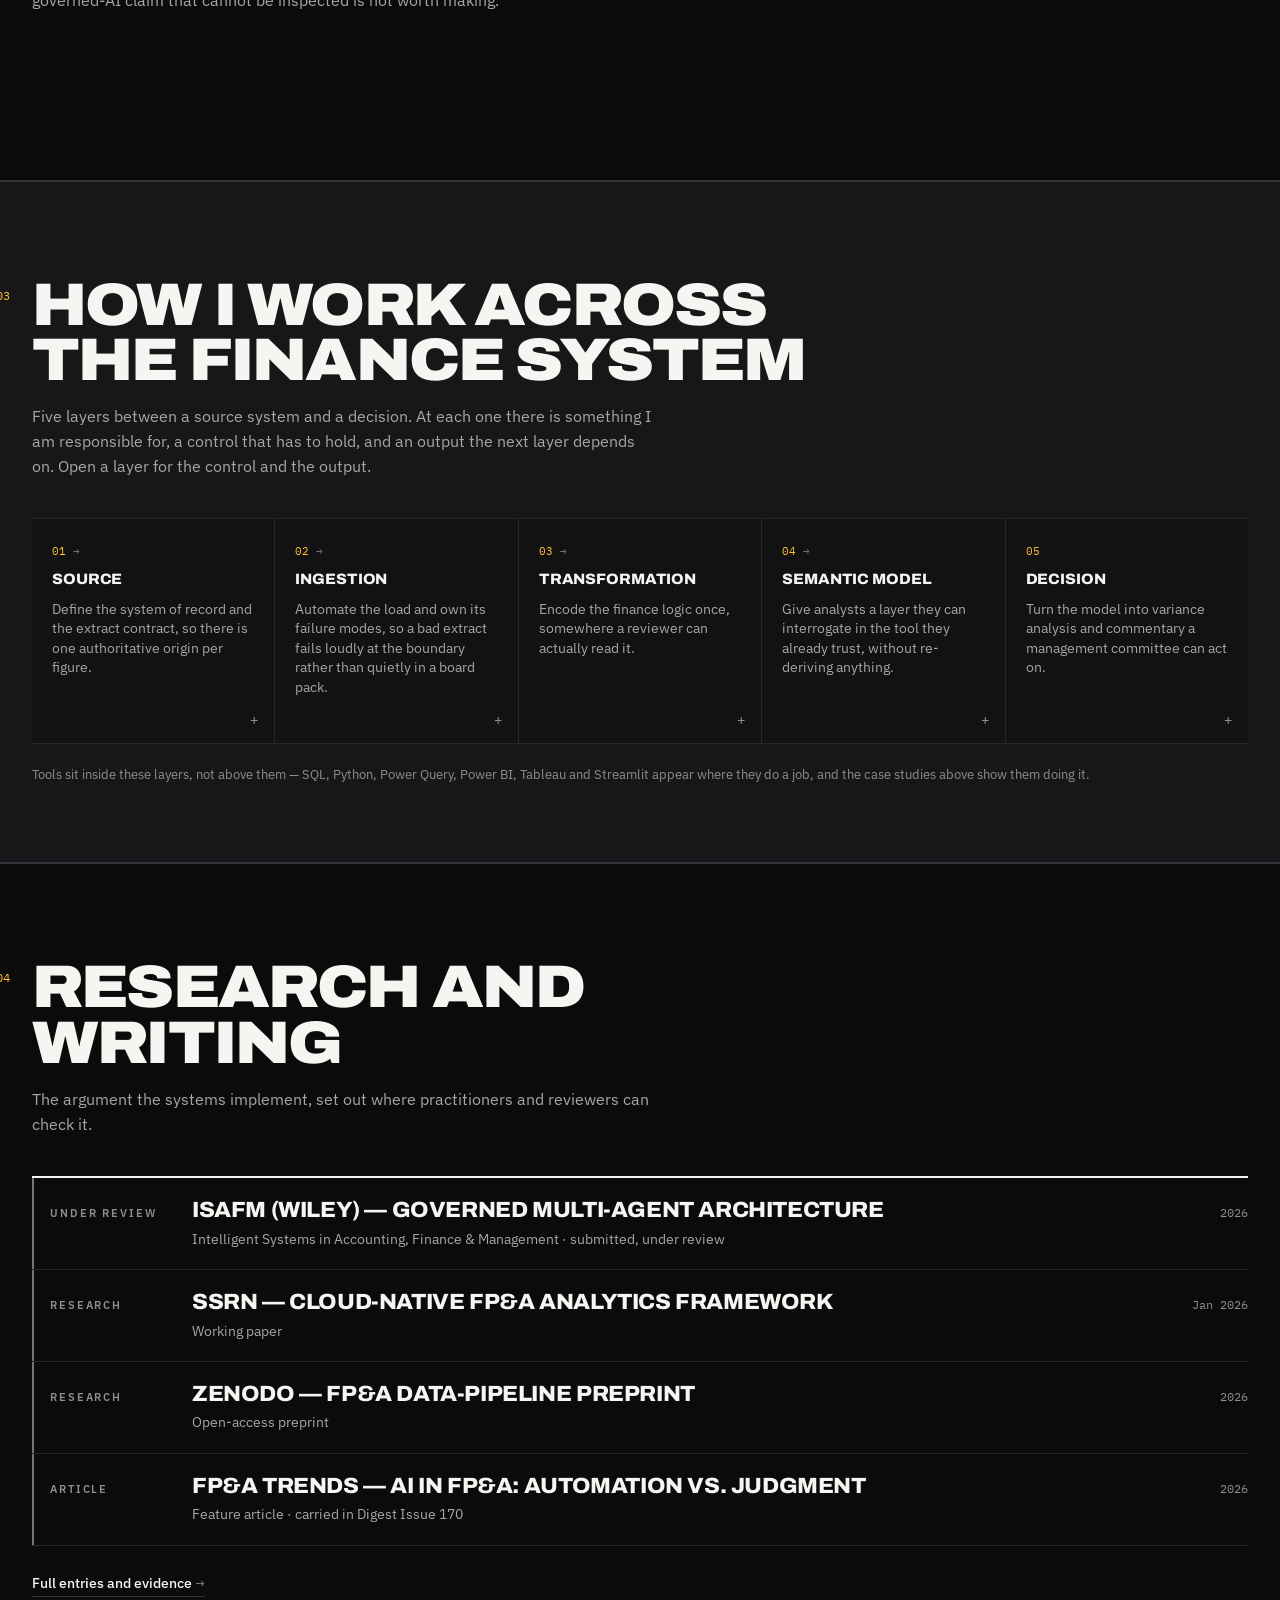
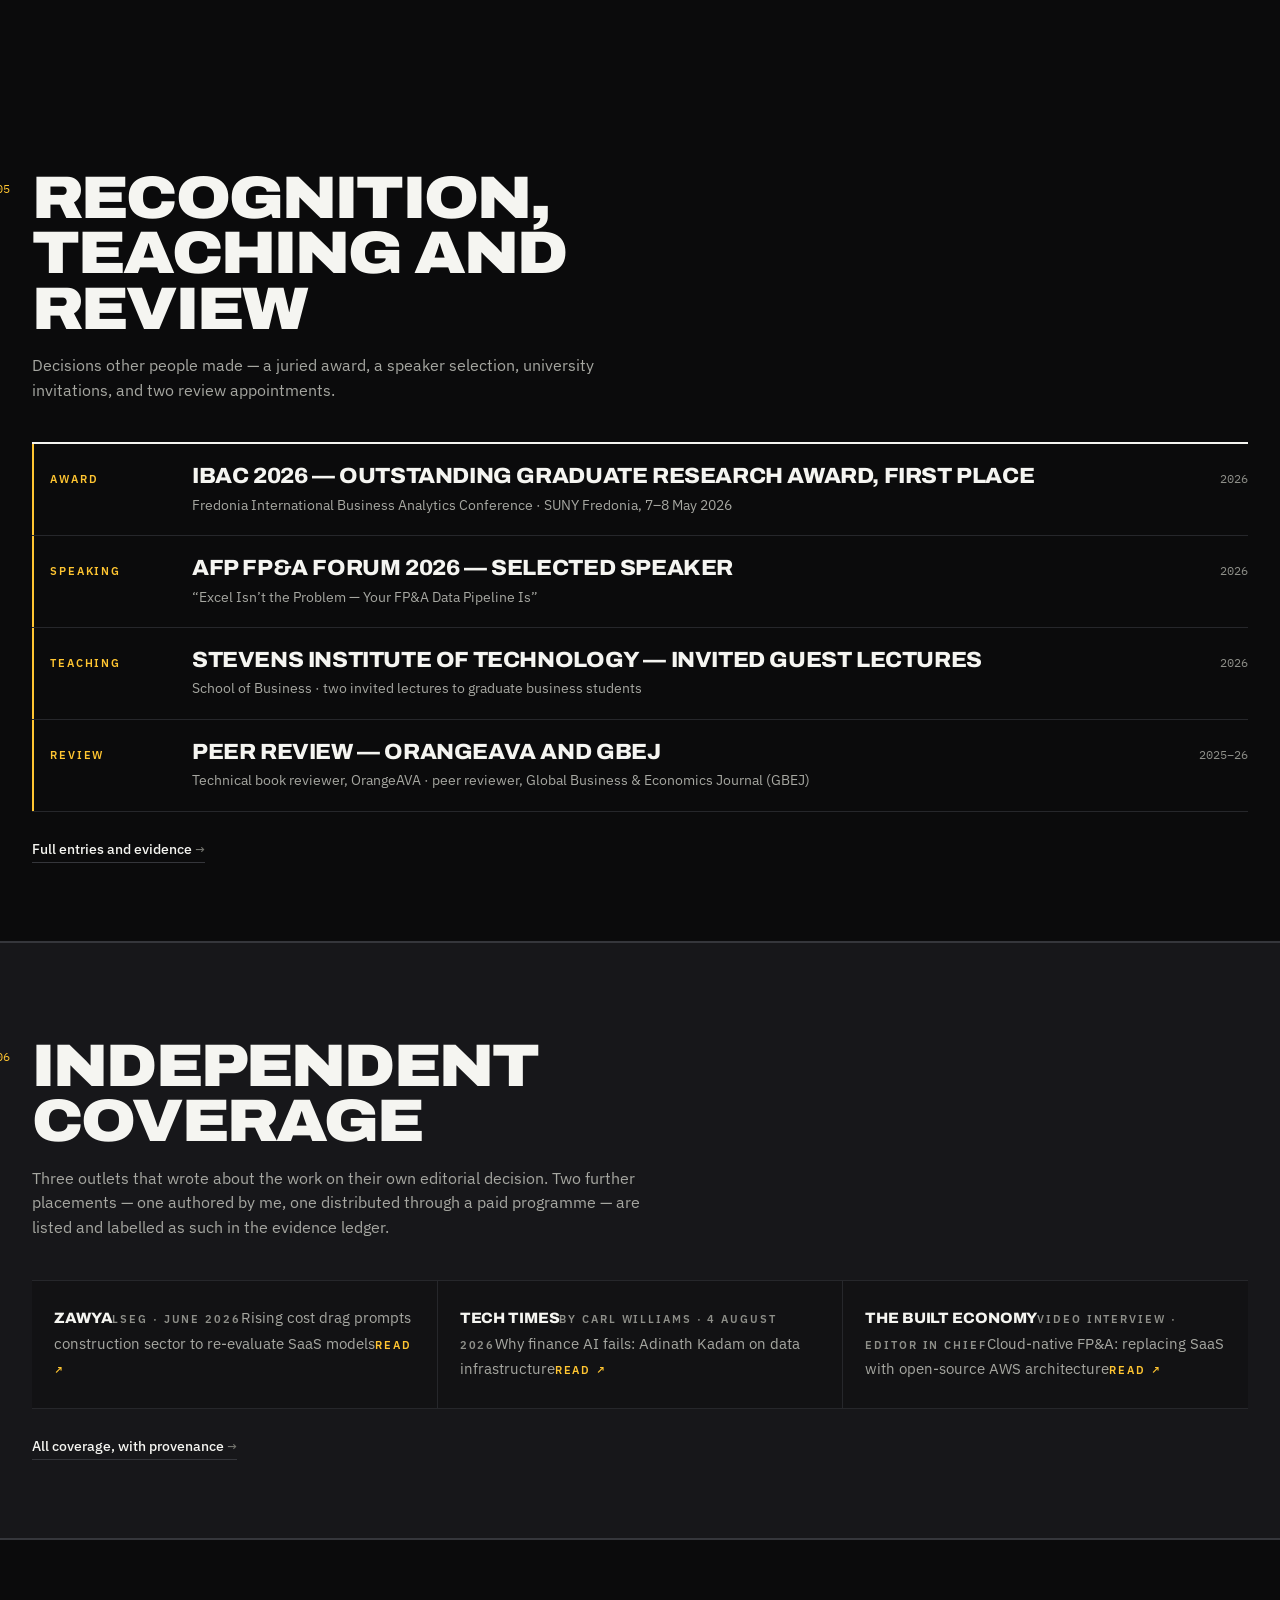
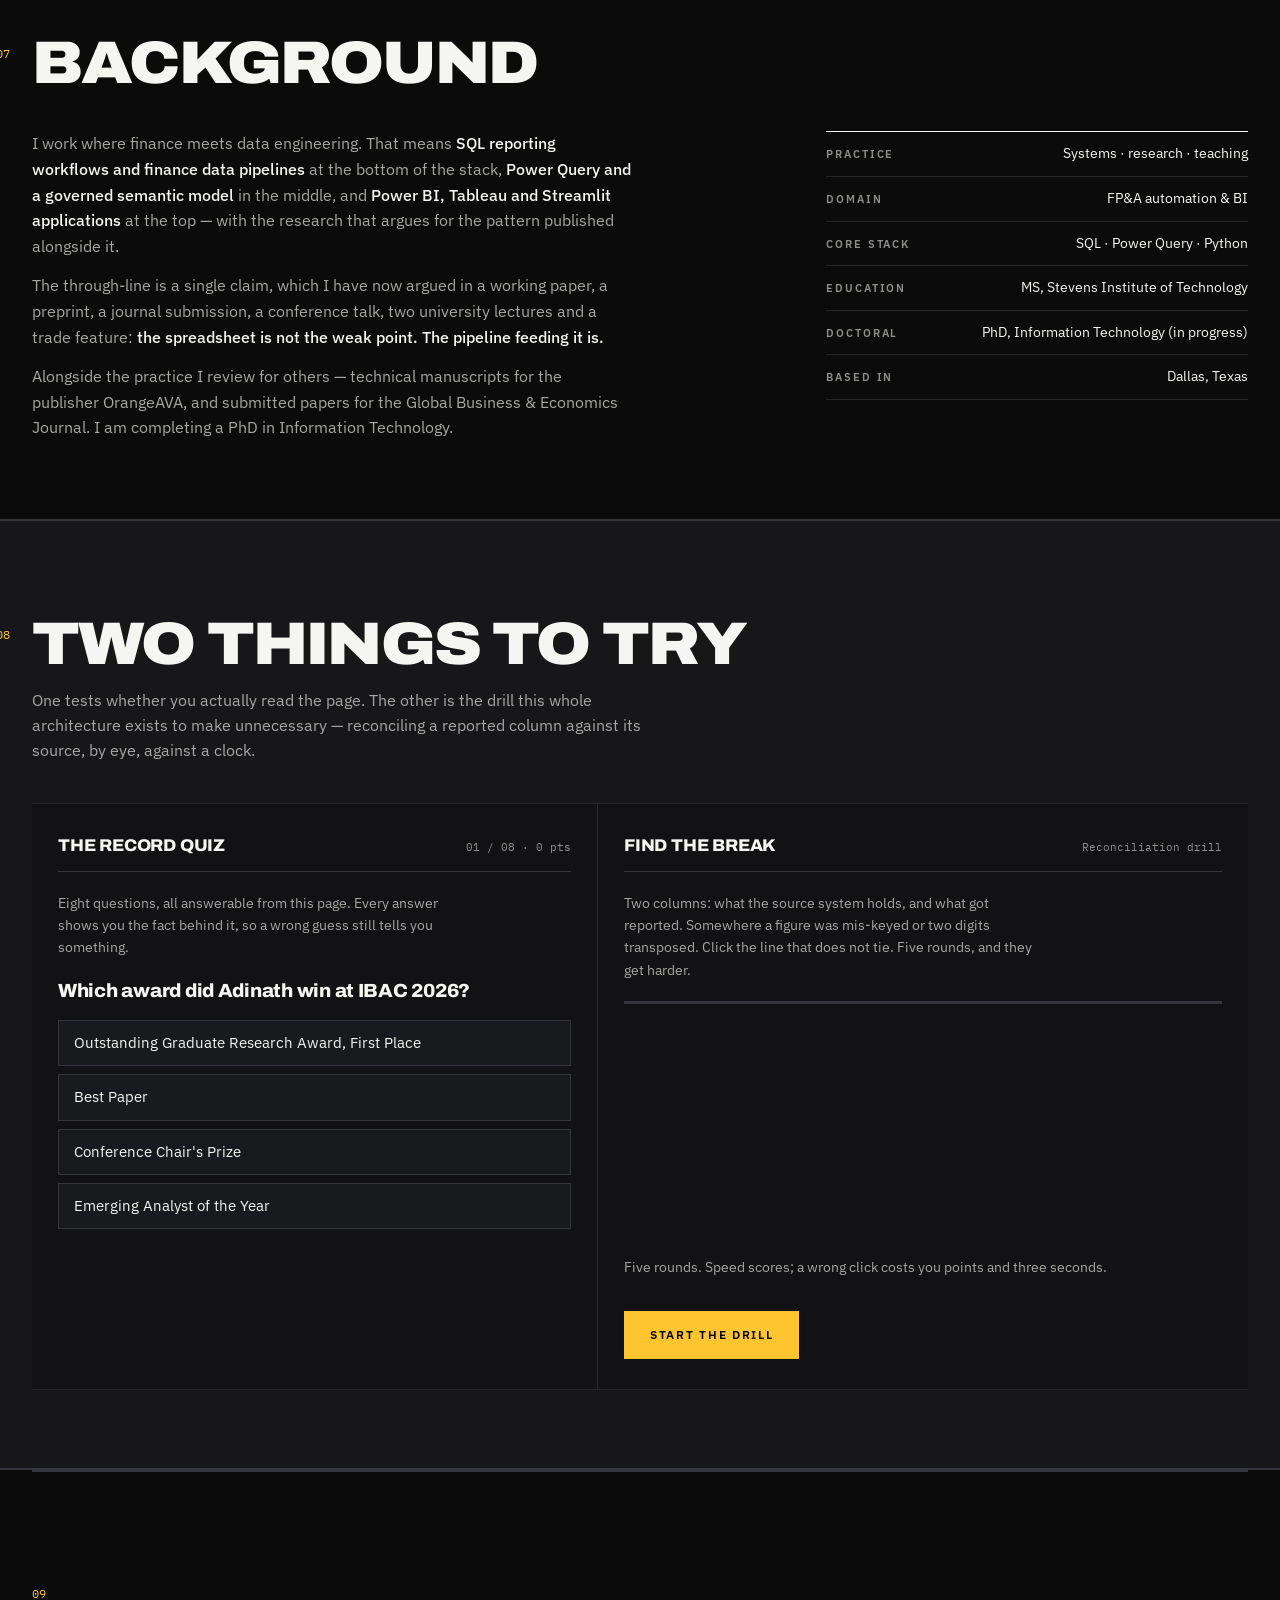
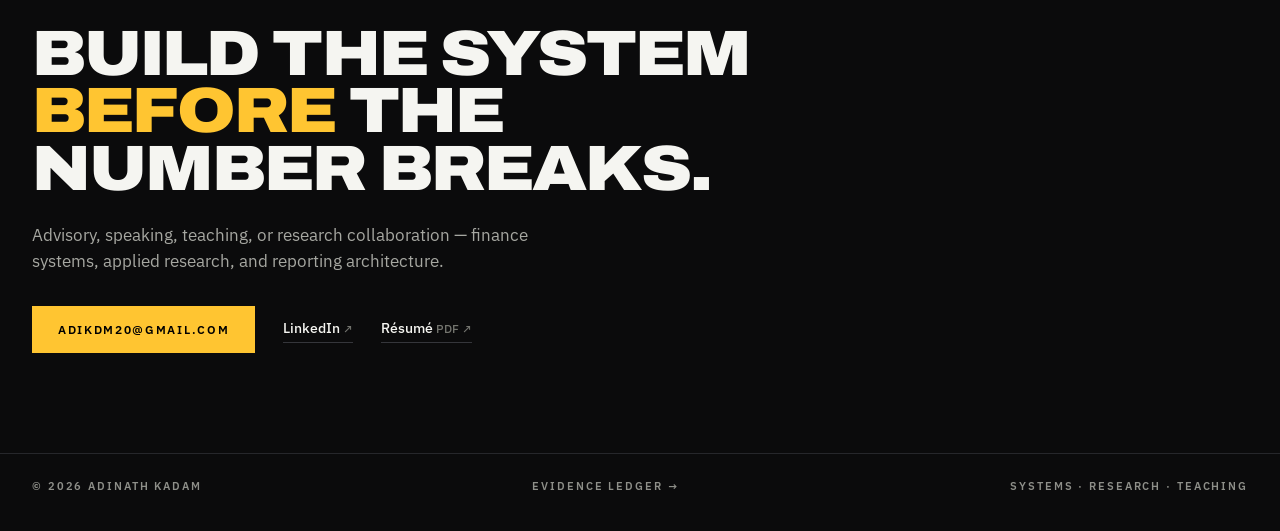
==== commit e9a18063: "Rebuild portfolio: thesis-led homepage, two case studies, evidence ledger Split into index.html and " ====
--- a/index.html
+++ b/index.html
@@ -3,344 +3,432 @@
 <head>
 <meta charset="UTF-8">
 <meta name="viewport" content="width=device-width, initial-scale=1.0">
-<title>Adinath Kadam — Finance Data Analytics & FP&A Automation</title>
+<title>Adinath Kadam — FP&amp;A systems architecture</title>
+<meta name="description" content="Adinath Kadam builds the reporting infrastructure underneath FP&amp;A — governed finance data pipelines, AI-assisted management reporting, published research, and teaching.">
+<meta name="author" content="Adinath Kadam">
+<meta property="og:title" content="Adinath Kadam — FP&amp;A systems architecture">
+<meta property="og:description" content="The systems behind the finance number: governed pipelines, published research, and reporting people can audit.">
+<meta property="og:type" content="profile">
+<meta name="theme-color" content="#0B0B0C">
 <!--
-  HOW TO EDIT
-  • Hero / About / Contact text: edit directly in the HTML below.
-  • Every card + its detail popup: edit the `portfolioData` array in the <script> at the bottom.
-  • IMAGES: put files in a folder named  files/  next to this page. Missing file -> clean placeholder.
-  • VIDEO (podcast): set  youtube:"VIDEO_ID"  on an item (the ID after watch?v= ).
-  • LINKS: replace any "#add-...-link" with the real URL.
+  ─────────────────────────────────────────────────────────────
+  index.html — the public portfolio.
+  record.html — the full evidence ledger (every entry, every source).
+
+  WHERE THINGS LIVE
+  • Hero, case studies, layers, bio, contact: in this file.
+  • Research / recognition lists and the media strip: generated from
+    files/data.js — set  home:true  on an entry to surface it here.
+  • Styling: files/site.css   Behaviour: files/app.js
+
+  BEFORE YOU PUBLISH — confirm these, they are the claims a
+  skeptical reader will check first:
+  • ISAFM (Wiley) is written as UNDER REVIEW. Change to
+    "accepted" only once a formal decision is issued — three places:
+    the entry in files/data.js, the Case 02 sidebar, and the Case 02
+    research paragraph.
+  • IBAC proceedings: currently written as "forthcoming".
+    Change to "published" once the proceedings are issued.
+  • The pipeline case study is written in sanitized form and names
+    no employer or client. Keep it that way.
+  • Case 02: name your actual inference layer if you want it stated
+    (the copy currently says "a hosted inference layer").
+  ─────────────────────────────────────────────────────────────
 -->
 <link rel="preconnect" href="https://fonts.googleapis.com">
 <link rel="preconnect" href="https://fonts.gstatic.com" crossorigin>
-<link href="https://fonts.googleapis.com/css2?family=Inter:wght@400;500;600;700&display=swap" rel="stylesheet">
-<style>
-  *,*::before,*::after{box-sizing:border-box;margin:0;padding:0}
-  :root{
-    --bg:#12151B; --panel:#191D25; --panel-2:#1E232C;
-    --line:#2A2F3A; --line-soft:#222630;
-    --text:#E8EBF0; --muted:#9AA3B2; --muted-2:#6B7488;
-    --accent:#5E86C2; --accent-soft:#85A6D8;
-  }
-  html{scroll-behavior:smooth}
-  body{background:var(--bg);color:var(--text);font-family:'Inter',sans-serif;line-height:1.6;-webkit-font-smoothing:antialiased}
-  ::selection{background:var(--accent);color:#fff}
-  a{color:inherit;text-decoration:none}
-  h1,h2,h3,h4{font-weight:600;letter-spacing:-0.01em;line-height:1.2}
-  .wrap{max-width:1120px;margin:0 auto;padding:0 28px}
-  .eyebrow{font-size:12px;letter-spacing:0.16em;text-transform:uppercase;color:var(--accent-soft);font-weight:600}
-  nav{position:fixed;top:0;left:0;right:0;z-index:100;background:rgba(18,21,27,0.86);backdrop-filter:blur(8px);border-bottom:1px solid transparent;transition:.25s}
-  nav.solid{border-bottom:1px solid var(--line-soft)}
-  .nav-in{max-width:1120px;margin:0 auto;padding:15px 28px;display:flex;align-items:center;justify-content:space-between}
-  .brand{font-weight:700;font-size:17px}
-  .nav-links{display:flex;gap:24px}
-  .nav-links a{font-size:13px;color:var(--muted);transition:.2s}
-  .nav-links a:hover{color:var(--text)}
-  .nav-cta{font-size:13px;padding:8px 15px;border:1px solid var(--line);border-radius:6px;color:var(--text);transition:.2s}
-  .nav-cta:hover{border-color:var(--accent)}
-  @media(max-width:840px){.nav-links{display:none}}
-  header.hero{padding:140px 0 80px;display:grid;grid-template-columns:1.3fr .8fr;gap:48px;align-items:center}
-  .hero h1{font-size:clamp(32px,5vw,52px);margin:14px 0 6px}
-  .hero-head{font-size:15px;color:var(--accent-soft);font-weight:600;margin-bottom:18px}
-  .hero-tagline{font-size:17px;color:var(--muted);max-width:540px;margin-bottom:28px}
-  .hero-btns{display:flex;flex-wrap:wrap;gap:10px}
-  .btn{padding:11px 18px;border-radius:6px;font-size:14px;font-weight:600;transition:.2s;border:1px solid transparent;cursor:pointer;display:inline-block}
-  .btn.primary{background:var(--accent);color:#fff}
-  .btn.primary:hover{background:#4f78b6}
-  .btn.ghost{border-color:var(--line);color:var(--text)}
-  .btn.ghost:hover{border-color:var(--accent)}
-  .hero-photo{position:relative;aspect-ratio:4/5;border-radius:10px;overflow:hidden;border:1px solid var(--line);background:var(--panel)}
-  .hero-photo img{width:100%;height:100%;object-fit:cover;display:block}
-  .hero-photo .ph{position:absolute;inset:0;display:flex;flex-direction:column;align-items:center;justify-content:center;gap:8px;color:var(--muted-2)}
-  .hero-photo .ph .mono{font-size:60px;font-weight:700;color:var(--line)}
-  @media(max-width:840px){header.hero{grid-template-columns:1fr;padding-top:110px}.hero-photo{max-width:280px;order:-1}}
-  section{padding:72px 0;scroll-margin-top:74px}
-  .sec-head{margin-bottom:36px}
-  .sec-head h2{font-size:clamp(24px,3.4vw,34px);margin-top:10px}
-  .sec-head p{color:var(--muted);max-width:660px;margin-top:10px}
-  .about-grid{display:grid;grid-template-columns:1.4fr .9fr;gap:36px}
-  .about-grid p{color:var(--muted);margin-bottom:14px}
-  .about-grid p b{color:var(--text);font-weight:600}
-  .facts{background:var(--panel);border:1px solid var(--line);border-radius:10px;padding:8px 22px}
-  .facts .row{display:flex;justify-content:space-between;padding:13px 0;border-bottom:1px solid var(--line-soft);font-size:14px}
-  .facts .row:last-child{border-bottom:0}
-  .facts .k{color:var(--muted)}.facts .v{color:var(--text);font-weight:500}
-  @media(max-width:780px){.about-grid{grid-template-columns:1fr}}
-  .chips{display:flex;flex-wrap:wrap;gap:9px}
-  .chip{padding:8px 14px;border:1px solid var(--line);border-radius:6px;font-size:13px;color:var(--muted);background:var(--panel);transition:.2s}
-  .chip:hover{border-color:var(--accent);color:var(--text)}
-  .pf-grid{display:grid;grid-template-columns:repeat(3,1fr);gap:16px;align-items:start}
-  .pf-card{background:var(--panel);border:1px solid var(--line);border-radius:10px;padding:24px;transition:.2s;display:flex;flex-direction:column;min-height:172px}
-  .pf-card:hover{border-color:var(--accent);background:var(--panel-2)}
-  .pf-tag{font-size:11px;letter-spacing:0.1em;text-transform:uppercase;color:var(--accent-soft);font-weight:600;margin-bottom:12px}
-  .pf-card h3{font-size:18px;margin-bottom:8px}
-  .pf-card .sub{font-size:13.5px;color:var(--muted);flex:1}
-  .pf-card .foot{margin-top:18px;padding-top:14px;border-top:1px solid var(--line-soft);display:flex;align-items:center;justify-content:space-between;font-size:12.5px;color:var(--muted-2)}
-  .pf-card .open{color:var(--accent-soft);font-weight:600}
-  .pf-card .play{display:inline-flex;align-items:center;gap:6px}
-  .pf-card .play svg{width:14px;height:14px;fill:var(--accent-soft)}
-  .pf-detail{max-height:0;overflow:hidden;transition:max-height .45s ease,margin .45s ease,opacity .35s ease;opacity:0;margin-top:0}
-  .pf-card.show .pf-detail{max-height:1400px;opacity:1;margin-top:18px}
-  .pf-detail-inner{padding-top:18px;border-top:1px solid var(--line-soft)}
-  .pf-detail .m-desc{font-size:13.5px;color:var(--muted);margin-bottom:16px}
-  .pf-detail .video,.pf-detail .proof-img,.pf-detail .proof-ph{margin-bottom:16px}
-  .pf-detail .m-context{margin-bottom:16px}
-  .pf-card.show .open .hint::after{content:" ↑"}
-  .pf-card .open .hint::after{content:" ↓"}
-  @media(max-width:840px){.pf-grid{grid-template-columns:1fr 1fr}}
-  @media(max-width:560px){.pf-grid{grid-template-columns:1fr}}
-  .ov{position:fixed;inset:0;z-index:1000;background:rgba(8,10,14,0.74);display:flex;align-items:center;justify-content:center;padding:36px 18px;opacity:0;pointer-events:none;transition:.25s}
-  .ov.open{opacity:1;pointer-events:auto}
-  .modal{max-width:720px;width:100%;max-height:88vh;overflow-y:auto;background:var(--panel);border:1px solid var(--line);border-radius:12px}
-  .m-head{position:sticky;top:0;background:var(--panel);border-bottom:1px solid var(--line-soft);padding:20px 24px;display:flex;justify-content:space-between;align-items:flex-start;gap:14px;z-index:2}
-  .m-tag{font-size:11px;letter-spacing:0.1em;text-transform:uppercase;color:var(--accent-soft);font-weight:600}
-  .m-head h3{font-size:20px;margin-top:6px}
-  .m-head .date{font-size:12.5px;color:var(--muted-2);margin-top:4px}
-  .m-close{flex-shrink:0;width:32px;height:32px;border-radius:6px;border:1px solid var(--line);background:none;color:var(--text);cursor:pointer;font-size:15px;transition:.2s}
-  .m-close:hover{border-color:var(--accent)}
-  .m-body{padding:22px 24px 26px}
-  .m-desc{font-size:14.5px;color:var(--muted);margin-bottom:18px}
-  .video{position:relative;aspect-ratio:16/9;border-radius:8px;overflow:hidden;border:1px solid var(--line);margin-bottom:18px;background:#000}
-  .video iframe{position:absolute;inset:0;width:100%;height:100%;border:0}
-  .yt{position:relative;aspect-ratio:16/9;border-radius:8px;overflow:hidden;border:1px solid var(--line);margin-bottom:18px;cursor:pointer;background:linear-gradient(135deg,#1d2530,#0d1119)}
-  .yt-thumb{position:absolute;inset:0;width:100%;height:100%;object-fit:cover}
-  .yt-play{position:absolute;inset:0;display:flex;align-items:center;justify-content:center}
-  .yt-play::before{content:"";position:absolute;width:70px;height:48px;background:rgba(214,40,40,.93);border-radius:12px;box-shadow:0 4px 16px rgba(0,0,0,.4)}
-  .yt-play span{position:relative;z-index:1;width:0;height:0;border-style:solid;border-width:11px 0 11px 19px;border-color:transparent transparent transparent #fff;margin-left:5px}
-  .yt:hover .yt-play::before{background:rgba(214,40,40,1)}
-  .yt-cap{position:absolute;bottom:10px;left:12px;font-size:11px;letter-spacing:.06em;text-transform:uppercase;color:#fff;background:rgba(0,0,0,.5);padding:4px 9px;border-radius:4px}
-  .proof-img{width:100%;border-radius:8px;border:1px solid var(--line);display:block;margin-bottom:18px}
-  .proof-ph{width:100%;aspect-ratio:16/9;border-radius:8px;border:1px dashed var(--line);display:flex;flex-direction:column;align-items:center;justify-content:center;gap:8px;color:var(--muted-2);text-align:center;padding:18px;margin-bottom:18px;background:var(--panel-2)}
-  .proof-ph svg{width:26px;height:26px;stroke:var(--muted-2);fill:none;stroke-width:1.4}
-  .proof-ph small{font-size:12px;max-width:300px;line-height:1.5}
-  .m-context{font-size:13.5px;color:var(--text);background:var(--panel-2);border-left:2px solid var(--accent);padding:12px 16px;border-radius:0 6px 6px 0;margin-bottom:18px}
-  .m-context b{color:var(--accent-soft)}
-  .m-actions{display:flex;flex-wrap:wrap;gap:10px}
-  .m-note{font-size:12px;color:var(--muted-2);margin-top:12px;font-style:italic}
-  .contact{text-align:center;padding:84px 0}
-  .contact h2{font-size:clamp(26px,3.6vw,38px);margin-bottom:12px}
-  .contact p{color:var(--muted);max-width:480px;margin:0 auto 24px}
-  .contact-btns{display:flex;gap:10px;justify-content:center;flex-wrap:wrap}
-  footer{border-top:1px solid var(--line-soft);padding:26px 0;text-align:center;color:var(--muted-2);font-size:13px}
-  .reveal{opacity:0;transform:translateY(18px);transition:.7s}
-  .reveal.in{opacity:1;transform:none}
-  @media(prefers-reduced-motion:reduce){*{transition:none!important}.reveal{opacity:1;transform:none}}
-</style>
+<link href="https://fonts.googleapis.com/css2?family=Archivo:wdth,wght@100..125,600..900&family=IBM+Plex+Mono:wght@400;500&family=IBM+Plex+Sans:ital,wght@0,400;0,500;0,600;1,400&display=swap" rel="stylesheet">
+<link rel="stylesheet" href="files/site.css">
 </head>
 <body>
+<a class="skip" href="#main">Skip to content</a>
+
 <nav id="nav"><div class="nav-in">
-  <a href="#top" class="brand">Adinath Kadam</a>
+  <a href="#top" class="mark"><i>AK</i><span>Adinath Kadam</span></a>
   <div class="nav-links">
-    <a href="#about">About</a><a href="#skills">Skills</a><a href="#portfolio">Portfolio</a><a href="#contact">Contact</a>
-  </div>
-  <a href="#contact" class="nav-cta">Get in touch</a>
+    <a href="#systems">Systems</a><a href="#method">Method</a><a href="#research">Research</a>
+    <a href="#media">Media</a><a href="#play">Try it</a><a href="#background" class="wide-only">Background</a><a href="record.html">Evidence</a>
+  </div>
+  <a href="#contact" class="nav-cta">Let’s talk</a>
 </div></nav>
 
-<div class="wrap" id="top">
-  <header class="hero">
+<main id="main">
+
+<!-- ══ 01 · thesis ══════════════════════════════════════════ -->
+<header class="hero" id="top">
+ <div class="hero-stage">
+  <figure class="figure-plate">
+    <img src="files/portrait.webp" alt="Adinath Kadam" width="800" height="1000" fetchpriority="high">
+  </figure>
+  <div class="wrap">
+    <div class="hero-copy">
+      <p class="lab">FP&amp;A systems architecture · Dallas, Texas</p>
+      <h1>I build the systems<br>behind <em>the finance number</em>.</h1>
+      <div class="byline">
+        <p class="who">Adinath Kadam</p>
+        <p class="what">FP&amp;A systems architect · researcher and practitioner · guest lecturer · peer reviewer</p>
+      </div>
+      <p class="hero-lead">Most finance teams do not have an analysis problem. They have a <b>delivery problem</b> — month-end held together by manual exports, hand-stitched workbooks, and one person who knows where the numbers really come from. I design the pipelines underneath, publish the research behind them, and build the applications on top.</p>
+      <div class="hero-foot">
+        <div class="actions">
+          <a href="#systems" class="act">See the systems</a>
+          <a href="files/Adinath_Kadam_Resume.pdf" target="_blank" rel="noopener" class="act ghost">Download CV</a>
+        </div>
+        <ul class="creds">
+          <li><b>IBAC 2026</b> First place, juried</li>
+          <li><b>Stevens Institute</b> Invited guest lecturer</li>
+          <li><b>AFP FP&amp;A Forum 2026</b> Selected speaker</li>
+        </ul>
+      </div>
+    </div>
+  </div>
+ </div>
+</header>
+
+<!-- ══ 02 · selected systems ════════════════════════════════ -->
+<div class="wrap"><section class="sec" id="systems">
+  <div class="sec-hd">
+    <span class="idx">02</span>
+    <h2>Selected systems</h2>
+    <p class="sub">Two builds, in depth. The first is the reporting pipeline the research documents; the second applies it to AI-assisted management reporting. Both are described in sanitized form — no client or employer data, and no confidential figures, appear anywhere on this site.</p>
+  </div>
+
+  <!-- ── case 01 ── -->
+  <article class="case">
+    <div class="case-hd">
+      <div>
+        <span class="case-no">Case 01</span>
+        <h3>A finance pipeline that returns the same number twice</h3>
+      </div>
+      <span class="case-status">In production use</span>
+    </div>
+    <p class="case-dek">Replacing a hand-assembled month-end with a governed pipeline — without taking Excel away from the analysts who live in it.</p>
+
+  <figure class="diagram" style="margin:34px 0 0">
+    <div class="diagram-hd">
+      <span class="t">Reference architecture</span>
+      <span class="c">Cloud-native FP&amp;A reporting pipeline <span class="desk-hide" style="color:var(--volt)">— scroll →</span></span>
+    </div>
+    <div class="flow">
+      <div class="stg"><div class="n">01</div><div class="t">Source files</div><div class="d">Flat-file exports</div></div>
+      <div class="stg"><div class="n">02</div><div class="t">Python ingestion</div><div class="d">Automated load</div></div>
+      <div class="stg"><div class="n">03</div><div class="t">Cloud database</div><div class="d">PostgreSQL / Neon</div></div>
+      <div class="stg"><div class="n">04</div><div class="t">Power Query</div><div class="d">Light ETL</div></div>
+      <div class="stg"><div class="n">05</div><div class="t">Semantic model</div><div class="d">Measures defined once</div></div>
+      <div class="stg"><div class="n">06</div><div class="t">Dashboard</div><div class="d">Decision support</div></div>
+    </div>
+    <figcaption class="diagram-ft">The same pattern documented in the SSRN working paper and the Zenodo preprint.</figcaption>
+  </figure>
+
+    <div class="case-body">
+      <div>
+        <div class="beat">
+          <h4>The problem</h4>
+          <p>FP&amp;A reporting fails in a recognisable way. Figures are exported by hand, stitched together in workbooks that quietly diverge, and reconciled under time pressure at close. The output looks finished, but nobody can walk a number back to its source without asking the one person who built the file.</p>
+          <p>Three things break at once: <b>reproducibility</b> — the same question asked twice gets two answers; <b>continuity</b> — the process lives in one person's head; and <b>auditability</b> — when leadership asks why a figure moved, the answer takes days.</p>
+        </div>
+
+        <div class="beat">
+          <h4>The constraint that shaped the design</h4>
+          <p>The obvious fix — move finance onto a platform and retrain everyone — is the one that usually fails. Analysts are fluent in Excel, they are fast in it, and the model they interrogate at 6pm on close day is the one they trust. <b>So Excel stays. The fragility moves upstream, out of the workbook and into infrastructure.</b></p>
+        </div>
+
+        <div class="beat">
+          <h4>The architecture</h4>
+          <p>Six stages, each with one job and one owner — shown above. The full stage-by-stage specification is published in the Zenodo preprint; the argument for the pattern is in the SSRN working paper.</p>
+        </div>
+
+
+        <div class="beat">
+          <h4>The decisions that matter</h4>
+          <ul>
+            <li><b>A cloud database, not a shared drive.</b> Once landed data has one address, every downstream artefact can point at it instead of at a copy. Copies are how two workbooks start disagreeing.</li>
+            <li><b>Transformation logic in Power Query, not in cells.</b> Steps are named, ordered and reviewable. A formula buried in row 4,812 is not.</li>
+            <li><b>Measures defined once, in the model.</b> If gross margin is re-derived in each workbook, there is no such thing as gross margin — there are as many as there are analysts.</li>
+            <li><b>Reconciliation before anything downstream.</b> Loaded totals are checked against source totals at the boundary, so a bad extract fails at ingestion rather than in a board pack.</li>
+            <li><b>No hand-keyed inputs past the source stage.</b> The moment a number is typed in, its lineage ends.</li>
+          </ul>
+        </div>
+
+        <div class="beat">
+          <h4>What changes</h4>
+          <p>Close stops depending on one person's memory. A figure can be walked back through the model, the transformation steps and the load to the extract it came from. The same question asked in March and in June returns the same number, and when it doesn't, the difference is explainable.</p>
+        </div>
+
+        <div class="beat">
+          <h4>What the pattern costs</h4>
+          <p>It moves work rather than removing it. Somebody has to own the transformation layer and keep it documented, and the semantic model has to be governed or the workbooks re-fragment within two quarters. The pattern buys reproducibility; it does not buy the absence of maintenance, and pretending otherwise is how these projects get abandoned.</p>
+        </div>
+      </div>
+
+      <aside class="case-side">
+        <div class="spec">
+          <div class="r"><span class="k">Role</span><span class="v">Design &amp; implementation</span></div>
+          <div class="r"><span class="k">Period</span><span class="v">2024–26</span></div>
+          <div class="r"><span class="k">Stack</span><span class="v">Python · PostgreSQL / Neon · Power Query · Excel model · Power BI</span></div>
+          <div class="r"><span class="k">Documented</span><span class="v">SSRN · Zenodo</span></div>
+          <div class="r"><span class="k">Shown as</span><span class="v">Sanitized architecture only</span></div>
+        </div>
+        <div class="actions">
+          <a class="lnk" href="https://ssrn.com/abstract=6091647" target="_blank" rel="noopener">The framework paper <span class="x">SSRN ↗</span></a>
+          <a class="lnk" href="https://zenodo.org/records/20263655" target="_blank" rel="noopener">The pipeline specification <span class="x">Zenodo ↗</span></a>
+        </div>
+      </aside>
+    </div>
+  </article>
+
+  <!-- ── case 02 ── -->
+  <article class="case">
+    <div class="case-hd">
+      <div>
+        <span class="case-no">Case 02</span>
+        <h3>An FP&amp;A agent that is not allowed to do arithmetic</h3>
+      </div>
+      <span class="case-status">Live prototype</span>
+    </div>
+    <p class="case-dek">Variance analysis, KPI commentary and premium forecasting for insurance finance — with the calculation layer and the language layer kept strictly apart.</p>
+
+    <div class="case-body">
+      <div>
+        <div class="beat">
+          <h4>The problem</h4>
+          <p>The slowest part of close is rarely the numbers. It is the narrative — writing up what moved, by how much, and why, in language a management committee can act on. It is repetitive, it is late in the cycle, and it is the first thing to get thin when the calendar tightens.</p>
+          <p>The obvious application of a language model here is also the dangerous one. A model asked to both compute and explain will do neither reliably, and a plausible-sounding wrong figure in a board pack is worse than no commentary at all.</p>
+        </div>
+
+        <div class="beat">
+          <h4>The design rule</h4>
+          <p><b>The model never computes.</b> Every figure in the output is produced deterministically — in SQL and Python, against the governed dataset — before the language layer is invoked. The model is handed those figures and asked only to narrate them. If a number is not in the assembled context, it cannot appear in the commentary.</p>
+        </div>
+
+        <div class="beat">
+          <h4>How it is built</h4>
+          <ul>
+            <li><b>Deterministic calculation layer.</b> Variance, KPI movement and premium forecasts are computed in code, versioned, and reproducible on demand.</li>
+            <li><b>Governed context assembly.</b> Only approved figures and their definitions are assembled into the prompt — not the raw table, and not free-text a user pasted in.</li>
+            <li><b>A hosted inference layer</b> generates the draft narrative from that context and nothing else.</li>
+            <li><b>A human review boundary.</b> The output is a draft. Nothing leaves the tool as management reporting without a person reading it, and the interface is built to make that step unavoidable rather than optional.</li>
+            <li><b>A live application</b> — Streamlit over a cloud database — so the argument can be operated, not just described.</li>
+          </ul>
+        </div>
+
+        <div class="beat">
+          <h4>The connection to the research</h4>
+          <p>The governance pattern behind this — separating deterministic computation from generative interpretation, and defining where a human has to sit — is the subject of the multi-agent architecture paper currently under review at Wiley's <i>Intelligent Systems in Accounting, Finance &amp; Management</i>. The prototype is the argument in executable form.</p>
+        </div>
+
+        <div class="beat">
+          <h4>Limits</h4>
+          <p>It runs on synthetic, non-confidential data. It is a prototype demonstrating a control pattern, not a product, and it is published that way deliberately — a governed-AI claim that cannot be inspected is not worth making.</p>
+        </div>
+      </div>
+
+      <aside class="case-side">
+        <div class="spec">
+          <div class="r"><span class="k">Role</span><span class="v">Design &amp; build</span></div>
+          <div class="r"><span class="k">Year</span><span class="v">2026</span></div>
+          <div class="r"><span class="k">Stack</span><span class="v">Python · cloud database · Streamlit</span></div>
+          <div class="r"><span class="k">Data</span><span class="v">Synthetic only</span></div>
+          <div class="r"><span class="k">Research</span><span class="v">ISAFM (Wiley), under review</span></div>
+        </div>
+        <div class="actions">
+          <a class="lnk" href="https://insurance-premium-fpaa-agent-zqbtzjmr6bpyvj6muapykw.streamlit.app/" target="_blank" rel="noopener">Open the live prototype <span class="x">↗</span></a>
+        </div>
+      </aside>
+    </div>
+  </article>
+</section></div>
+
+<!-- ══ 03 · method ══════════════════════════════════════════ -->
+<div class="band"><div class="wrap"><section class="sec" id="method">
+  <div class="sec-hd">
+    <span class="idx">03</span>
+    <h2>How I work across the finance system</h2>
+    <p class="sub">Five layers between a source system and a decision. At each one there is something I am responsible for, a control that has to hold, and an output the next layer depends on. Open a layer for the control and the output.</p>
+  </div>
+
+  <div class="layers">
+    <button class="layer" type="button" aria-expanded="false">
+      <span class="n">01</span>
+      <h3>Source</h3>
+      <p class="role">Define the system of record and the extract contract, so there is one authoritative origin per figure.</p>
+      <div class="layer-more"><div><dl>
+        <dt>Control</dt><dd>One authoritative source per figure. No hand-keyed inputs past this point — the moment a number is typed in, its lineage ends.</dd>
+        <dt>Output</dt><dd>A dated, repeatable extract that can be re-pulled and re-checked.</dd>
+      </dl></div></div>
+      <span class="cue" aria-hidden="true">+</span>
+    </button>
+
+    <button class="layer" type="button" aria-expanded="false">
+      <span class="n">02</span>
+      <h3>Ingestion</h3>
+      <p class="role">Automate the load and own its failure modes, so a bad extract fails loudly at the boundary rather than quietly in a board pack.</p>
+      <div class="layer-more"><div><dl>
+        <dt>Control</dt><dd>Idempotent runs, load logs, schema checks on arrival, and reconciliation of loaded totals against source totals before anything downstream reads the data.</dd>
+        <dt>Output</dt><dd>Raw data landed in a cloud database, versioned by run.</dd>
+      </dl></div></div>
+      <span class="cue" aria-hidden="true">+</span>
+    </button>
+
+    <button class="layer" type="button" aria-expanded="false">
+      <span class="n">03</span>
+      <h3>Transformation</h3>
+      <p class="role">Encode the finance logic once, somewhere a reviewer can actually read it.</p>
+      <div class="layer-more"><div><dl>
+        <dt>Control</dt><dd>Named, ordered Power Query steps rather than formulas buried in cells; changes are reviewable, and the lineage from output back to source is documented.</dd>
+        <dt>Output</dt><dd>A governed dataset with a stated definition for every field.</dd>
+      </dl></div></div>
+      <span class="cue" aria-hidden="true">+</span>
+    </button>
+
+    <button class="layer" type="button" aria-expanded="false">
+      <span class="n">04</span>
+      <h3>Semantic model</h3>
+      <p class="role">Give analysts a layer they can interrogate in the tool they already trust, without re-deriving anything.</p>
+      <div class="layer-more"><div><dl>
+        <dt>Control</dt><dd>Measures defined once in the model, never per workbook. If a metric is re-derived downstream, there is no single definition of it.</dd>
+        <dt>Output</dt><dd>An Excel and Power BI model that returns the same number to everyone who asks.</dd>
+      </dl></div></div>
+      <span class="cue" aria-hidden="true">+</span>
+    </button>
+
+    <button class="layer" type="button" aria-expanded="false">
+      <span class="n">05</span>
+      <h3>Decision</h3>
+      <p class="role">Turn the model into variance analysis and commentary a management committee can act on.</p>
+      <div class="layer-more"><div><dl>
+        <dt>Control</dt><dd>Figures generated deterministically; narrative drafted from those figures only; a human reads it before it leaves. Where AI assists, it narrates — it does not calculate.</dd>
+        <dt>Output</dt><dd>Management reporting whose every number can be walked back to its source.</dd>
+      </dl></div></div>
+      <span class="cue" aria-hidden="true">+</span>
+    </button>
+  </div>
+  <p class="layers-note">Tools sit inside these layers, not above them — SQL, Python, Power Query, Power BI, Tableau and Streamlit appear where they do a job, and the case studies above show them doing it.</p>
+</section></div></div>
+
+<!-- ══ 04 · research ════════════════════════════════════════ -->
+<div class="wrap"><section class="sec" id="research">
+  <div class="sec-hd">
+    <span class="idx">04</span>
+    <h2>Research and writing</h2>
+    <p class="sub">The argument the systems implement, set out where practitioners and reviewers can check it.</p>
+  </div>
+  <div class="list" data-list="Research"></div>
+  <div class="list-foot">
+    <a class="lnk" href="record.html#index">Full entries and evidence <span class="x">→</span></a>
+  </div>
+</section></div>
+
+<!-- ══ 05 · recognition ═════════════════════════════════════ -->
+<div class="wrap"><section class="sec" id="recognition">
+  <div class="sec-hd">
+    <span class="idx">05</span>
+    <h2>Recognition, teaching and review</h2>
+    <p class="sub">Decisions other people made — a juried award, a speaker selection, university invitations, and two review appointments.</p>
+  </div>
+  <div class="list" data-list="Recognition &amp; service,Speaking &amp; teaching"></div>
+  <div class="list-foot">
+    <a class="lnk" href="record.html#index">Full entries and evidence <span class="x">→</span></a>
+  </div>
+</section></div>
+
+<!-- ══ 06 · media ═══════════════════════════════════════════ -->
+<div class="band"><div class="wrap"><section class="sec" id="media">
+  <div class="sec-hd">
+    <span class="idx">06</span>
+    <h2>Independent coverage</h2>
+    <p class="sub">Three outlets that wrote about the work on their own editorial decision. Two further placements — one authored by me, one distributed through a paid programme — are listed and labelled as such in the evidence ledger.</p>
+  </div>
+  <div class="media" id="mediaStrip"></div>
+  <div class="list-foot">
+    <a class="lnk" href="record.html#press">All coverage, with provenance <span class="x">→</span></a>
+  </div>
+</section></div></div>
+
+<!-- ══ 07 · background ══════════════════════════════════════ -->
+<div class="wrap"><section class="sec" id="background">
+  <div class="sec-hd">
+    <span class="idx">07</span>
+    <h2>Background</h2>
+  </div>
+  <div class="bio">
     <div>
-      <span class="eyebrow">Finance Data Analytics · FP&amp;A Automation</span>
-      <h1>Adinath Kadam</h1>
-      <div class="hero-head">Finance Data Analytics &nbsp;|&nbsp; FP&amp;A Automation &nbsp;|&nbsp; BI &amp; Reporting Systems</div>
-      <p class="hero-tagline">Building scalable finance reporting pipelines, business-intelligence workflows, and automation systems for decision support.</p>
-      <div class="hero-btns">
-        <a href="#portfolio" class="btn primary">View Portfolio</a>
-        <a href="#contact" class="btn ghost">Contact</a>
-        <a href="files/Adinath_Kadam_Resume.pdf" target="_blank" rel="noopener" class="btn ghost">Download Resume</a>
-      </div>
-    </div>
-    <div class="hero-photo">
-      <img src="[data-uri]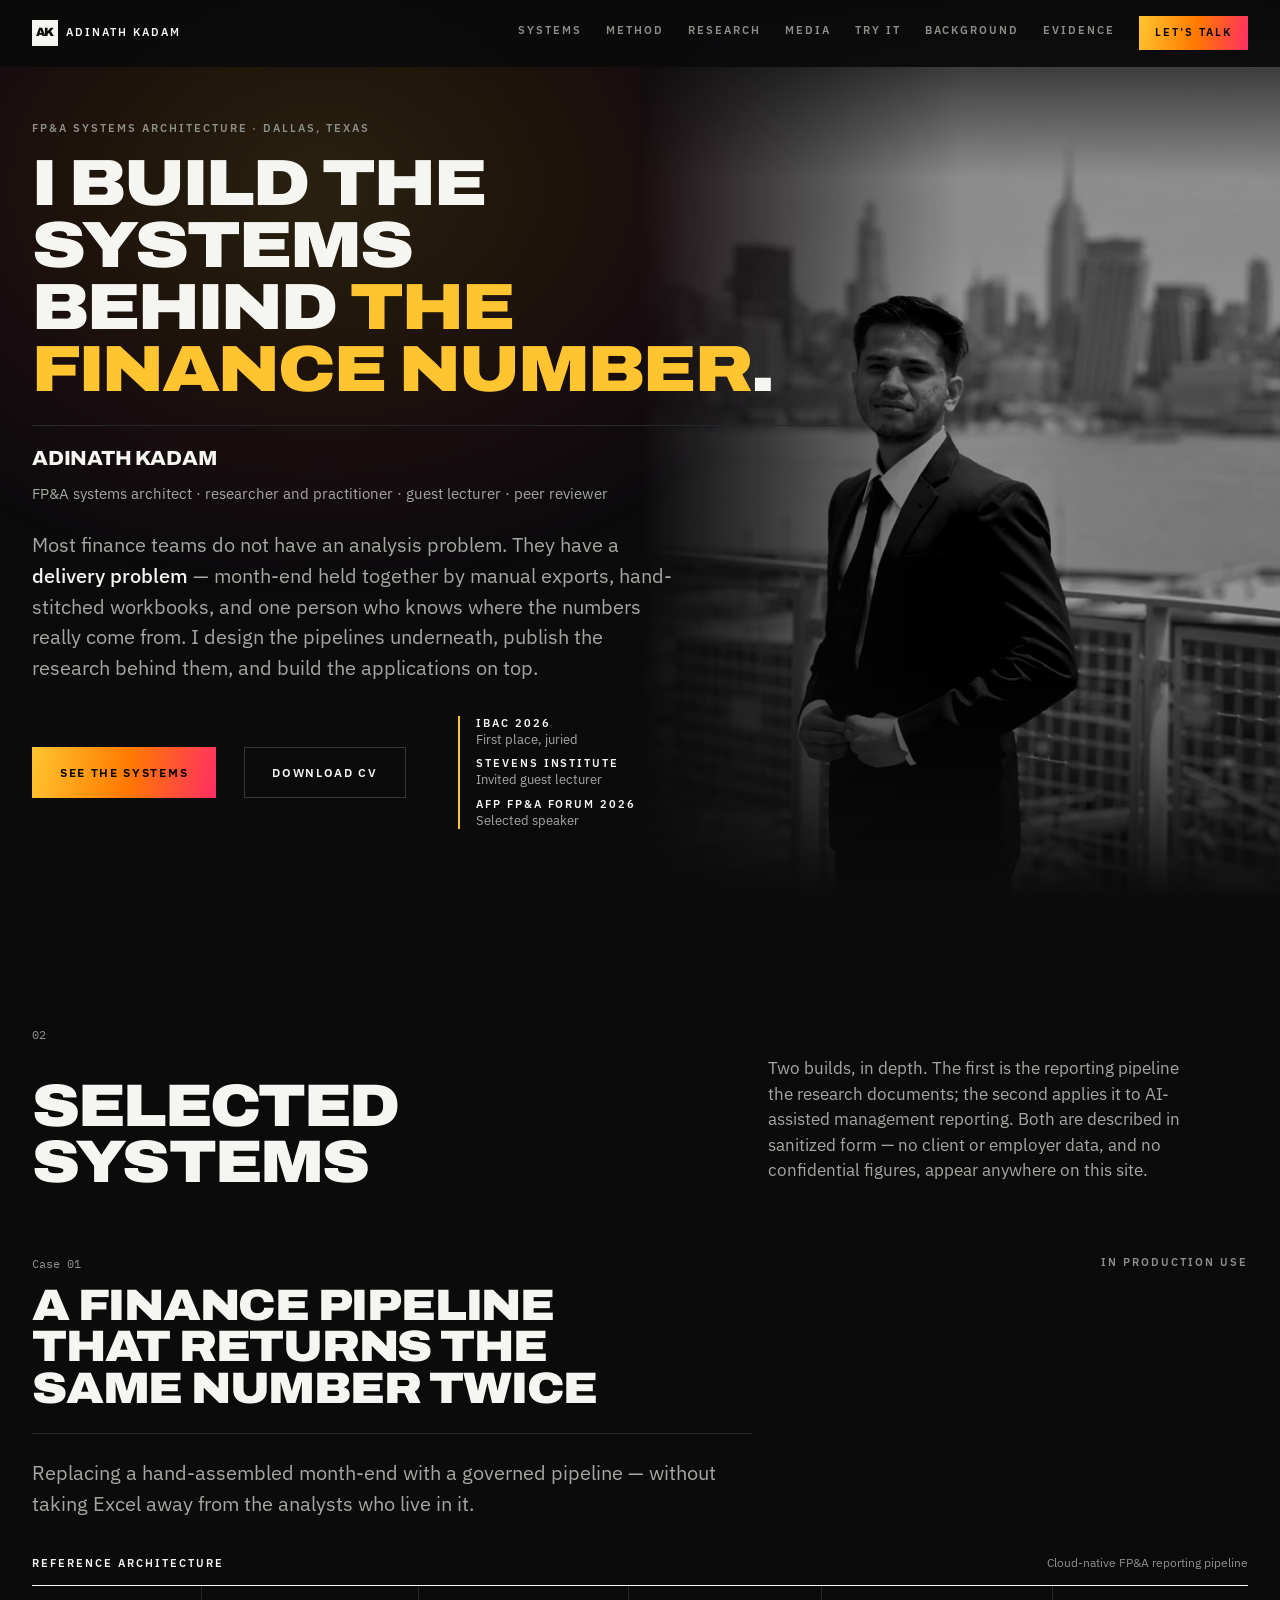
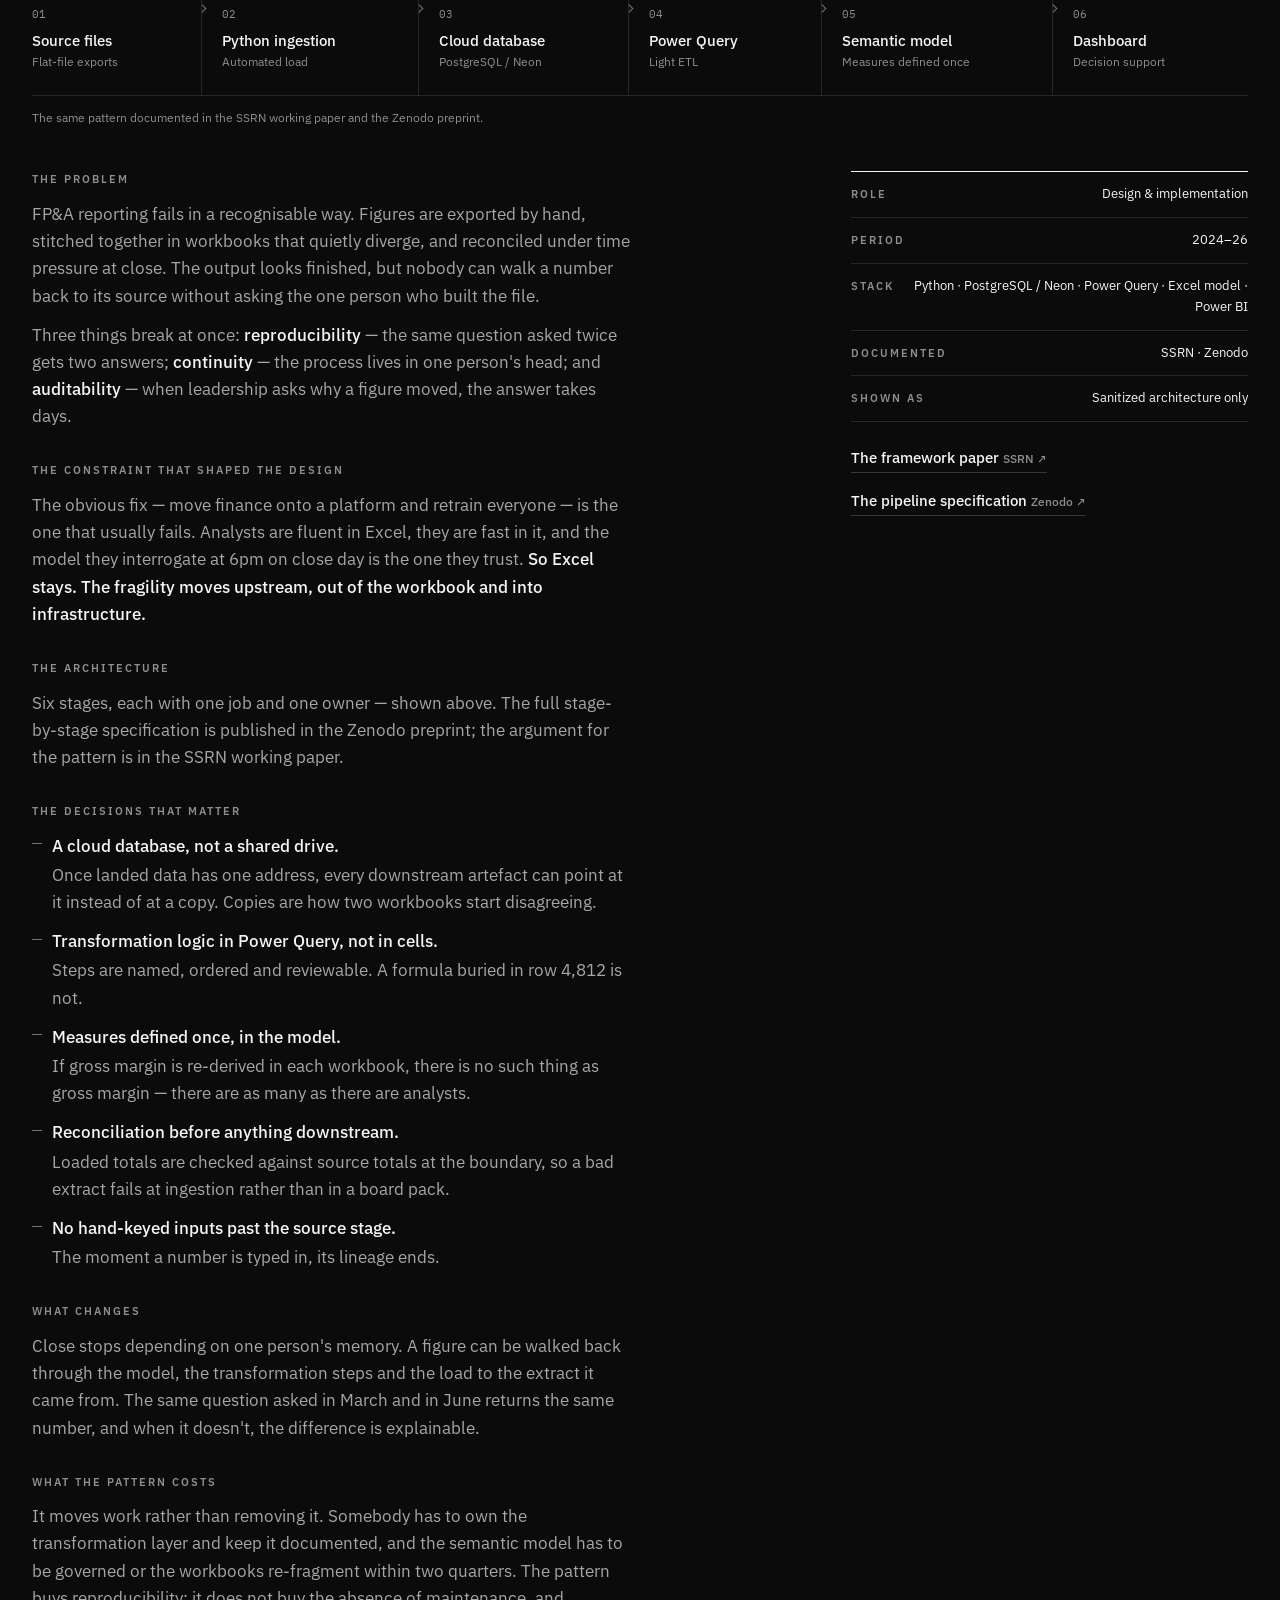
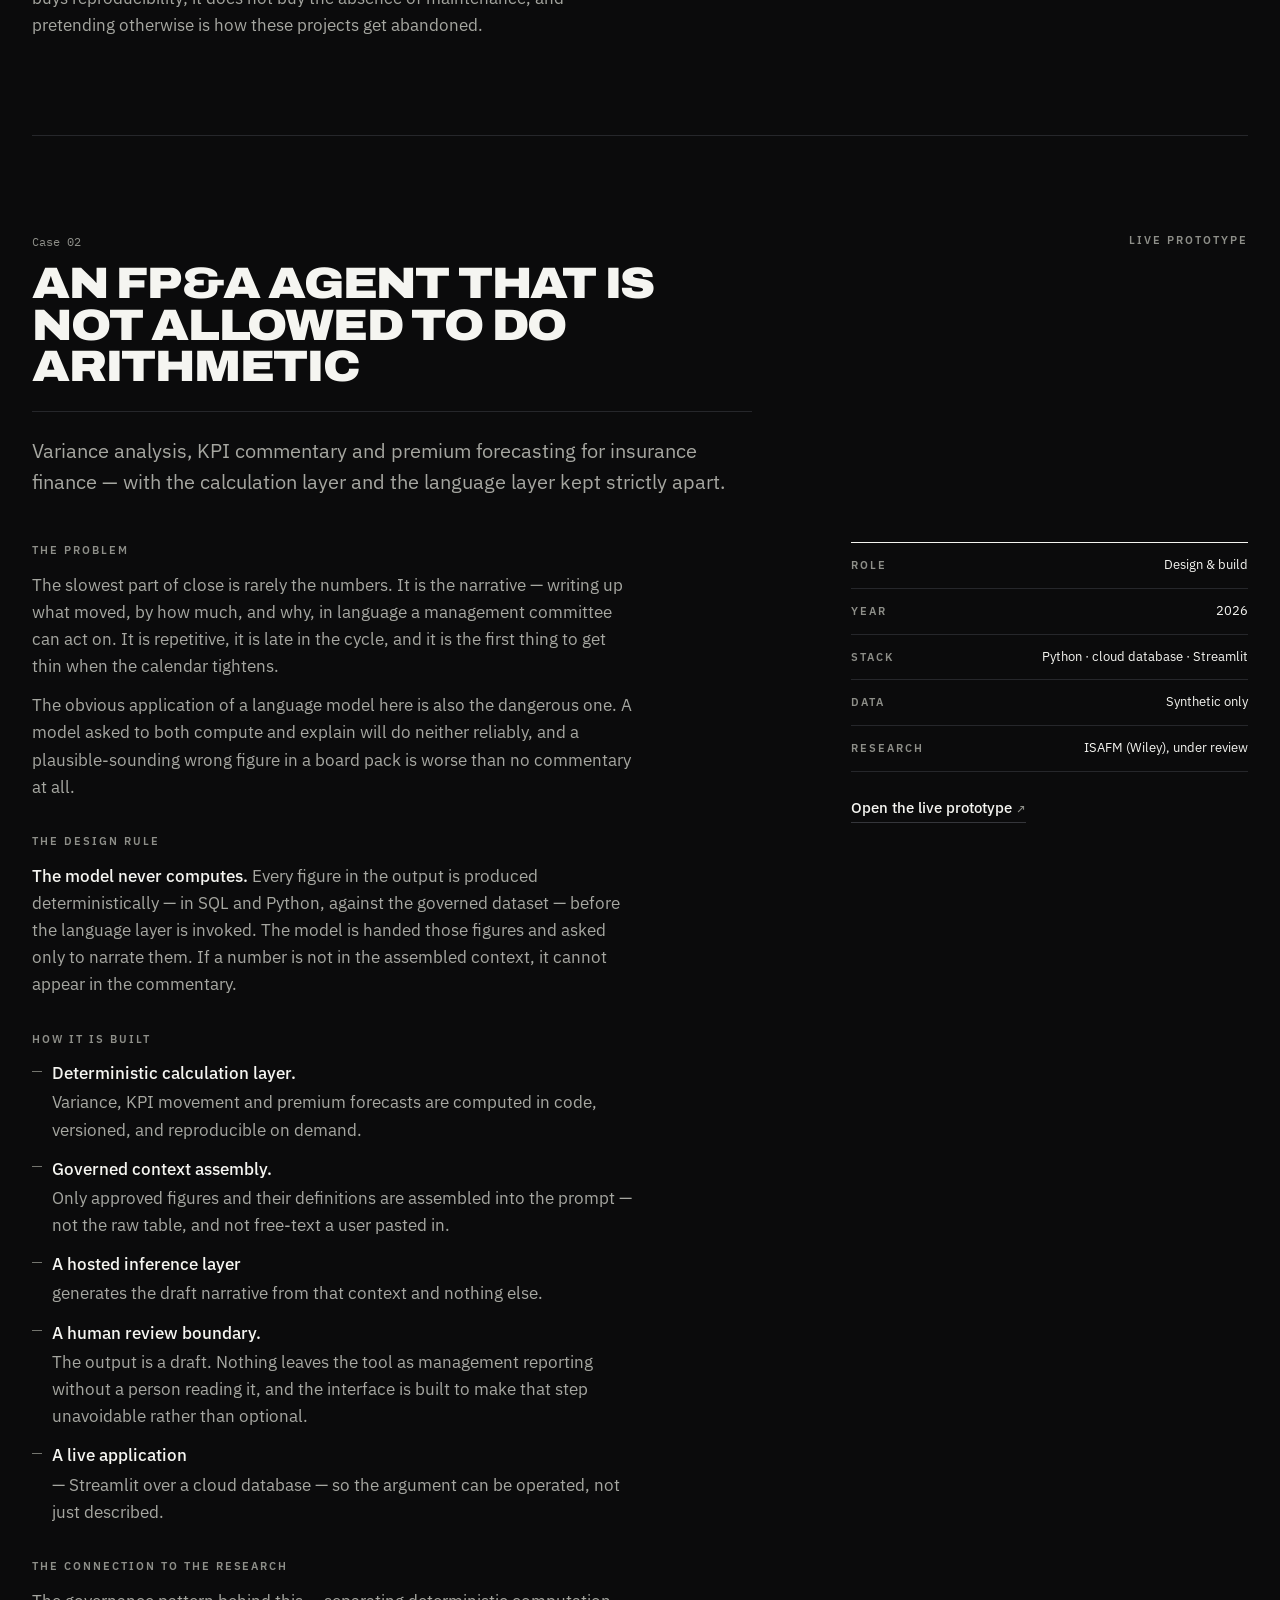
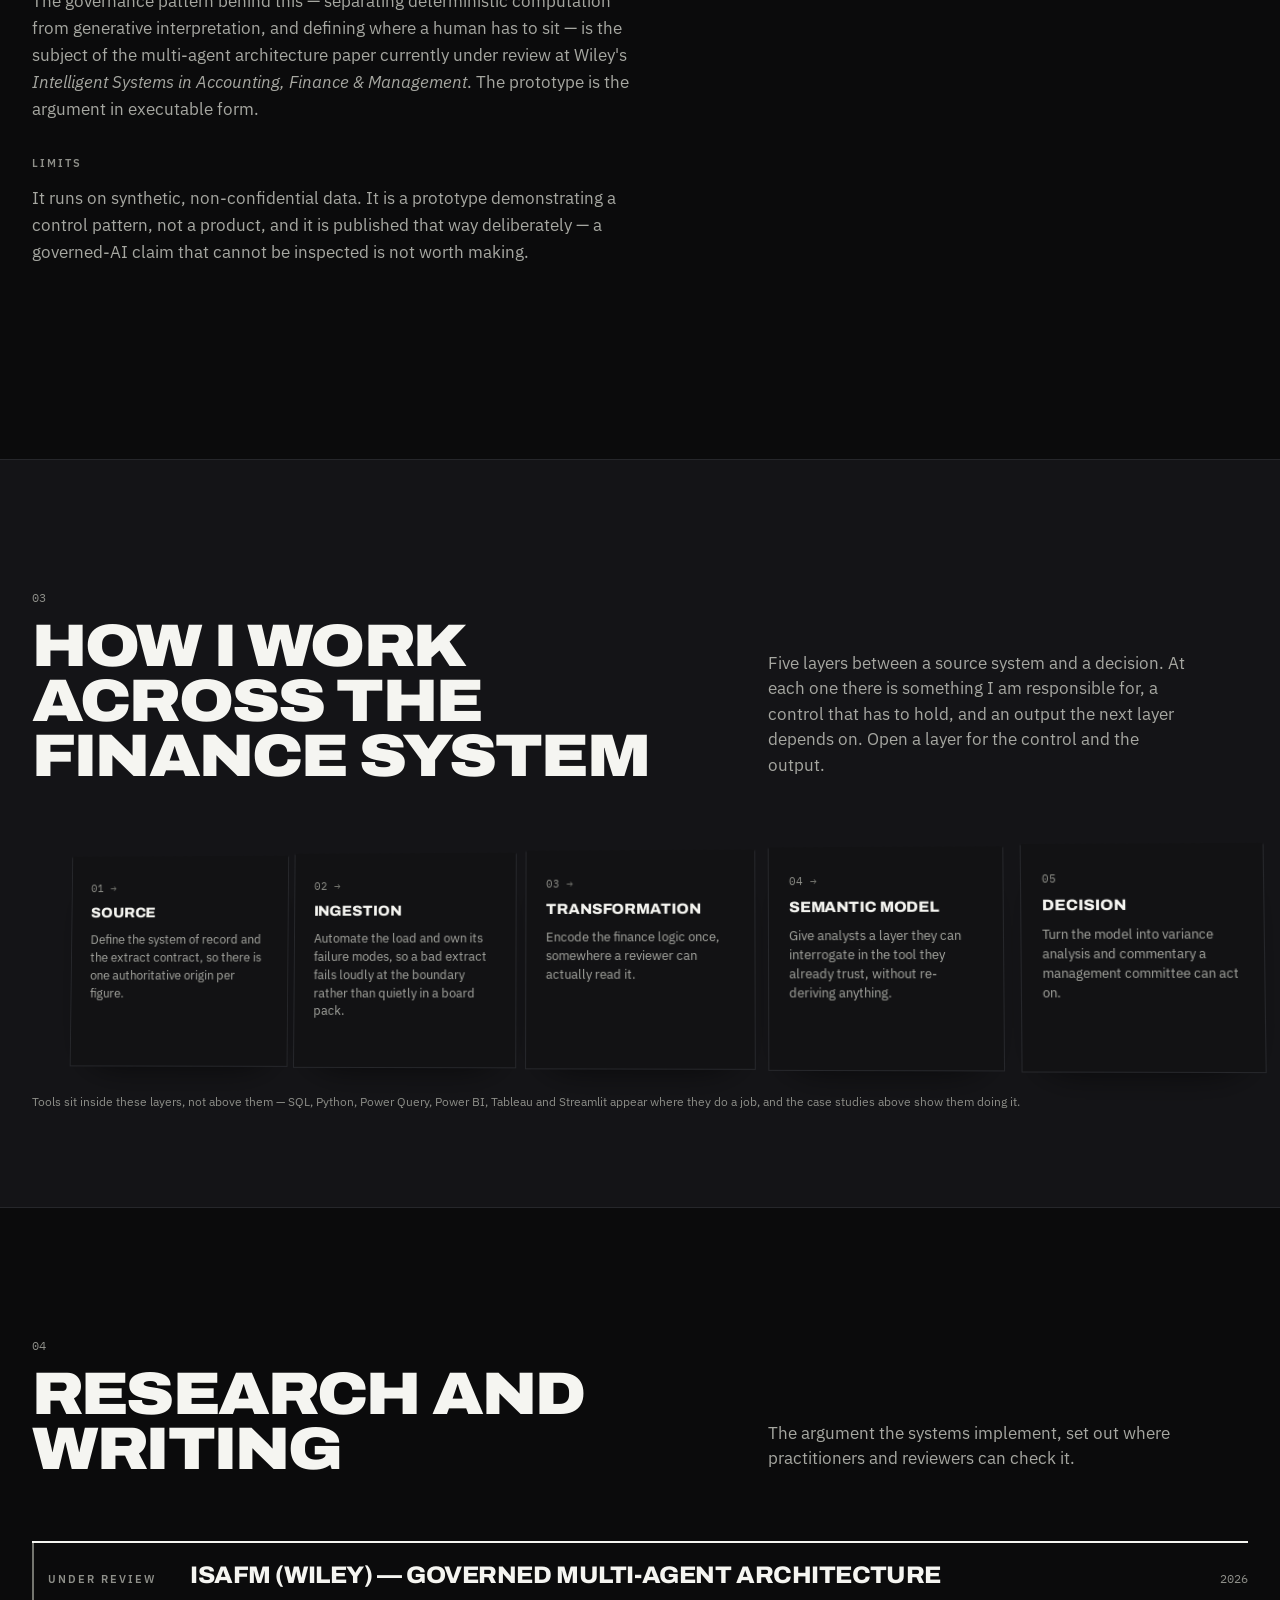
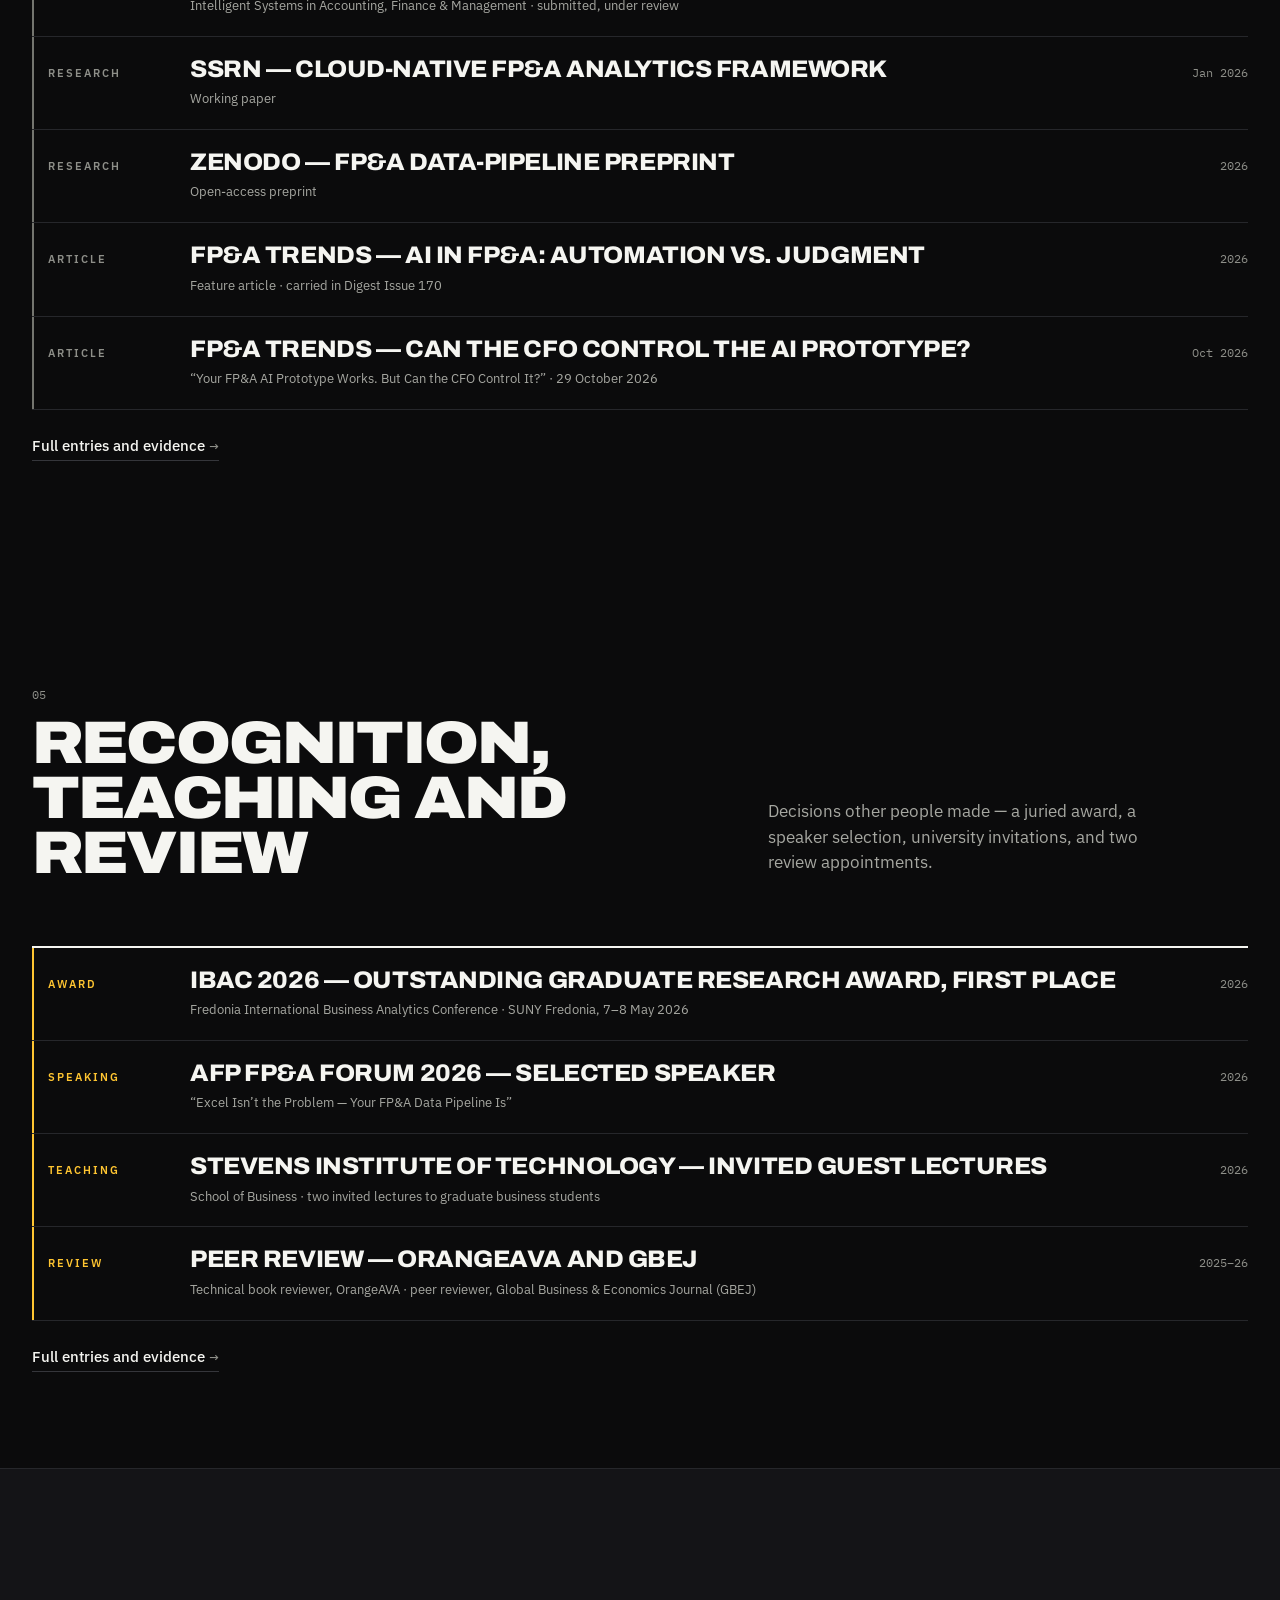
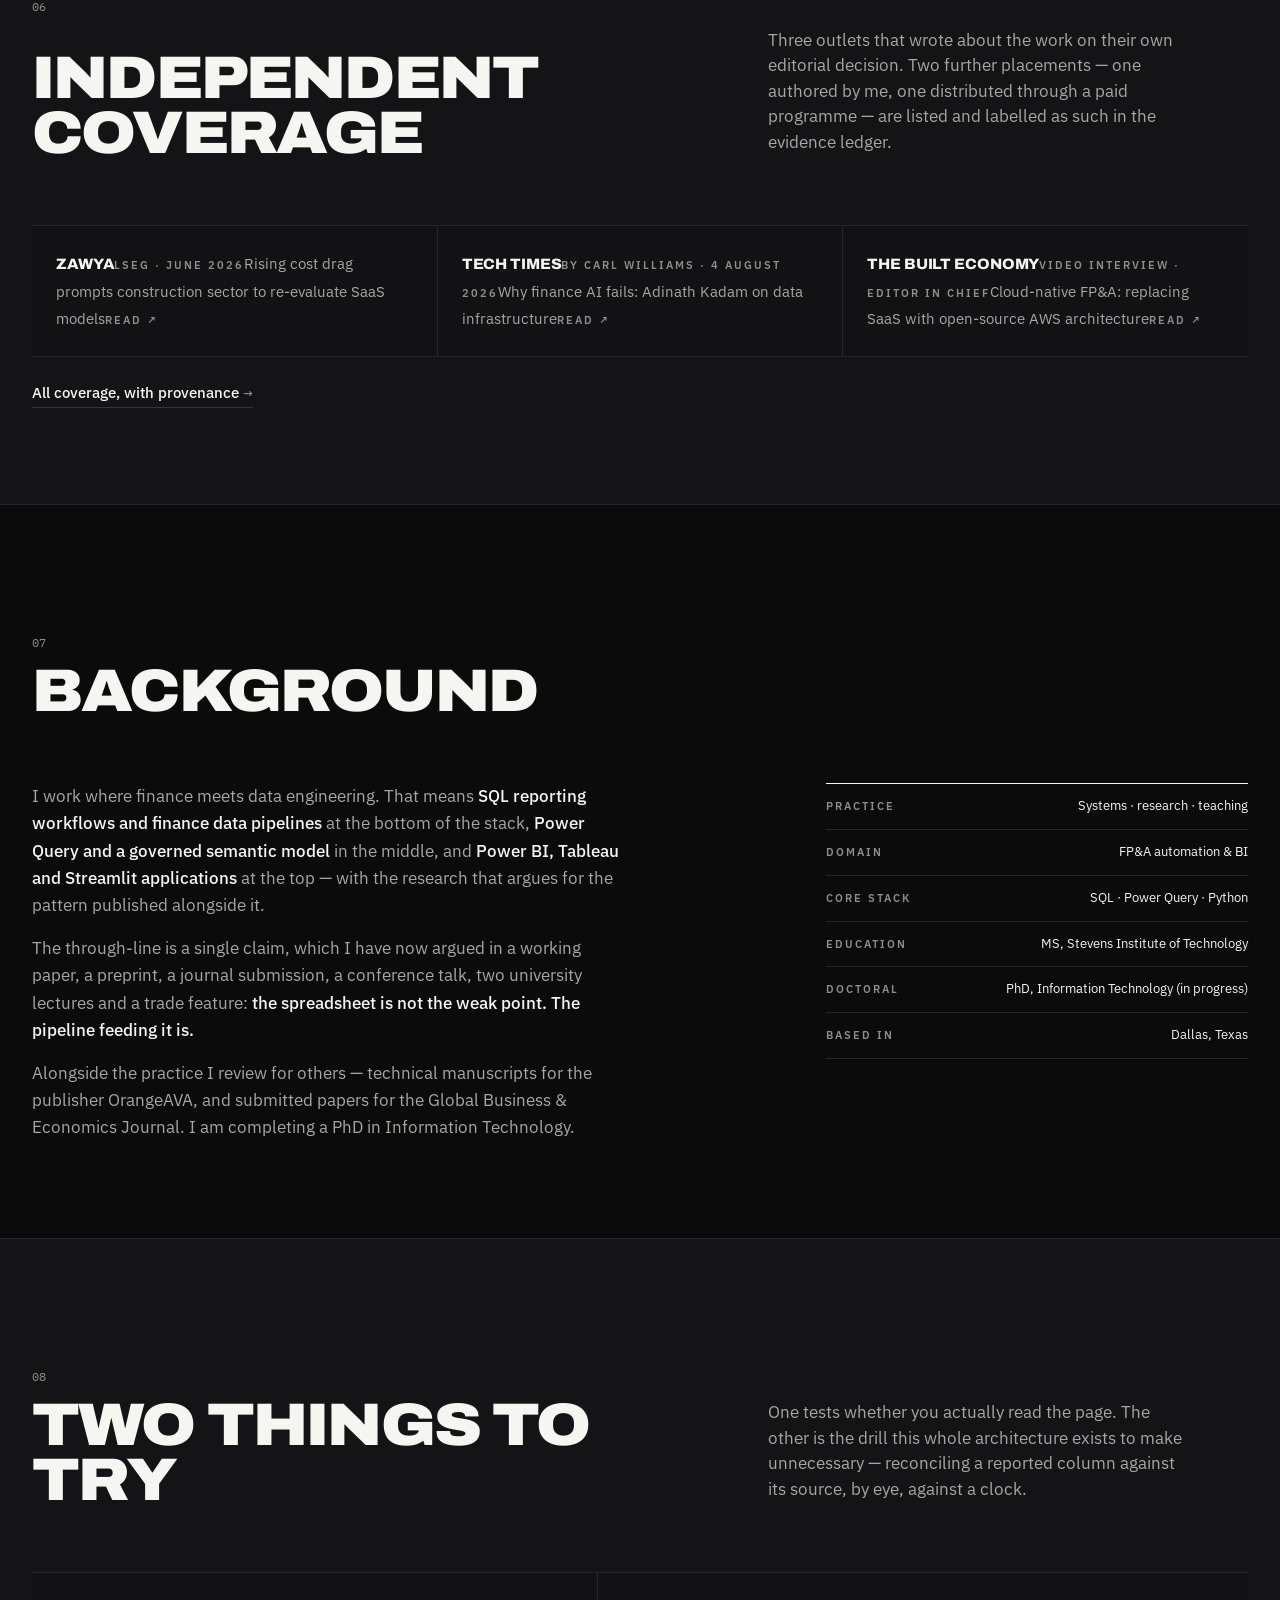
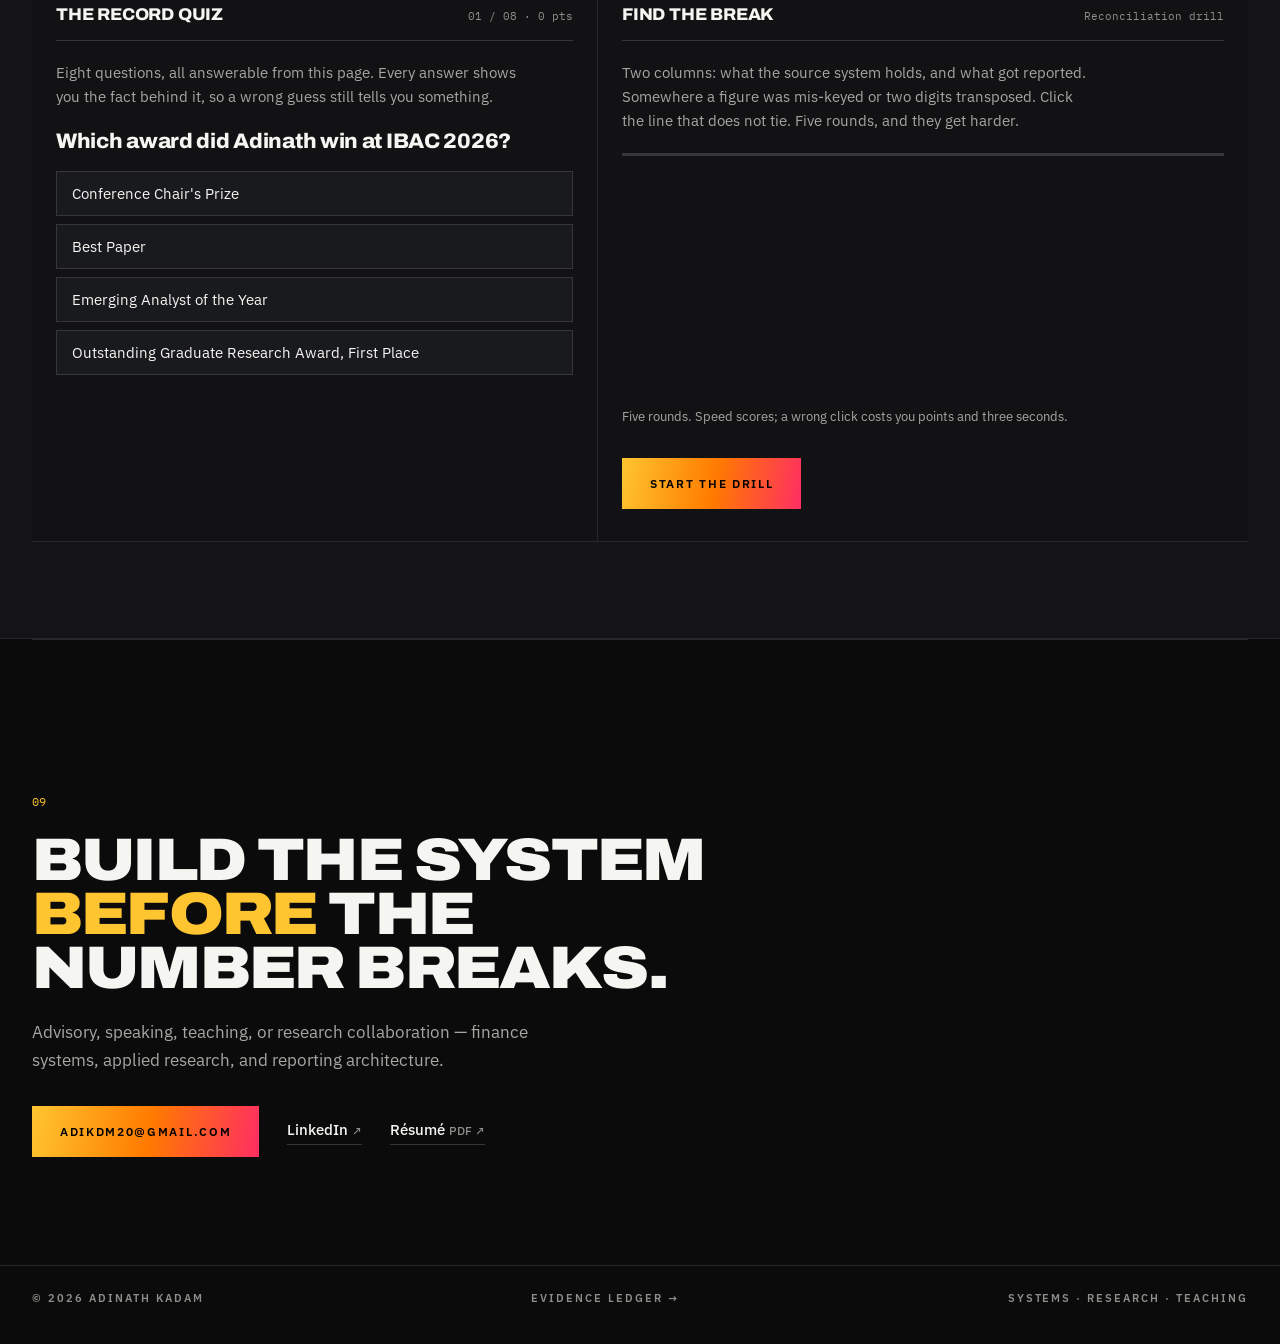
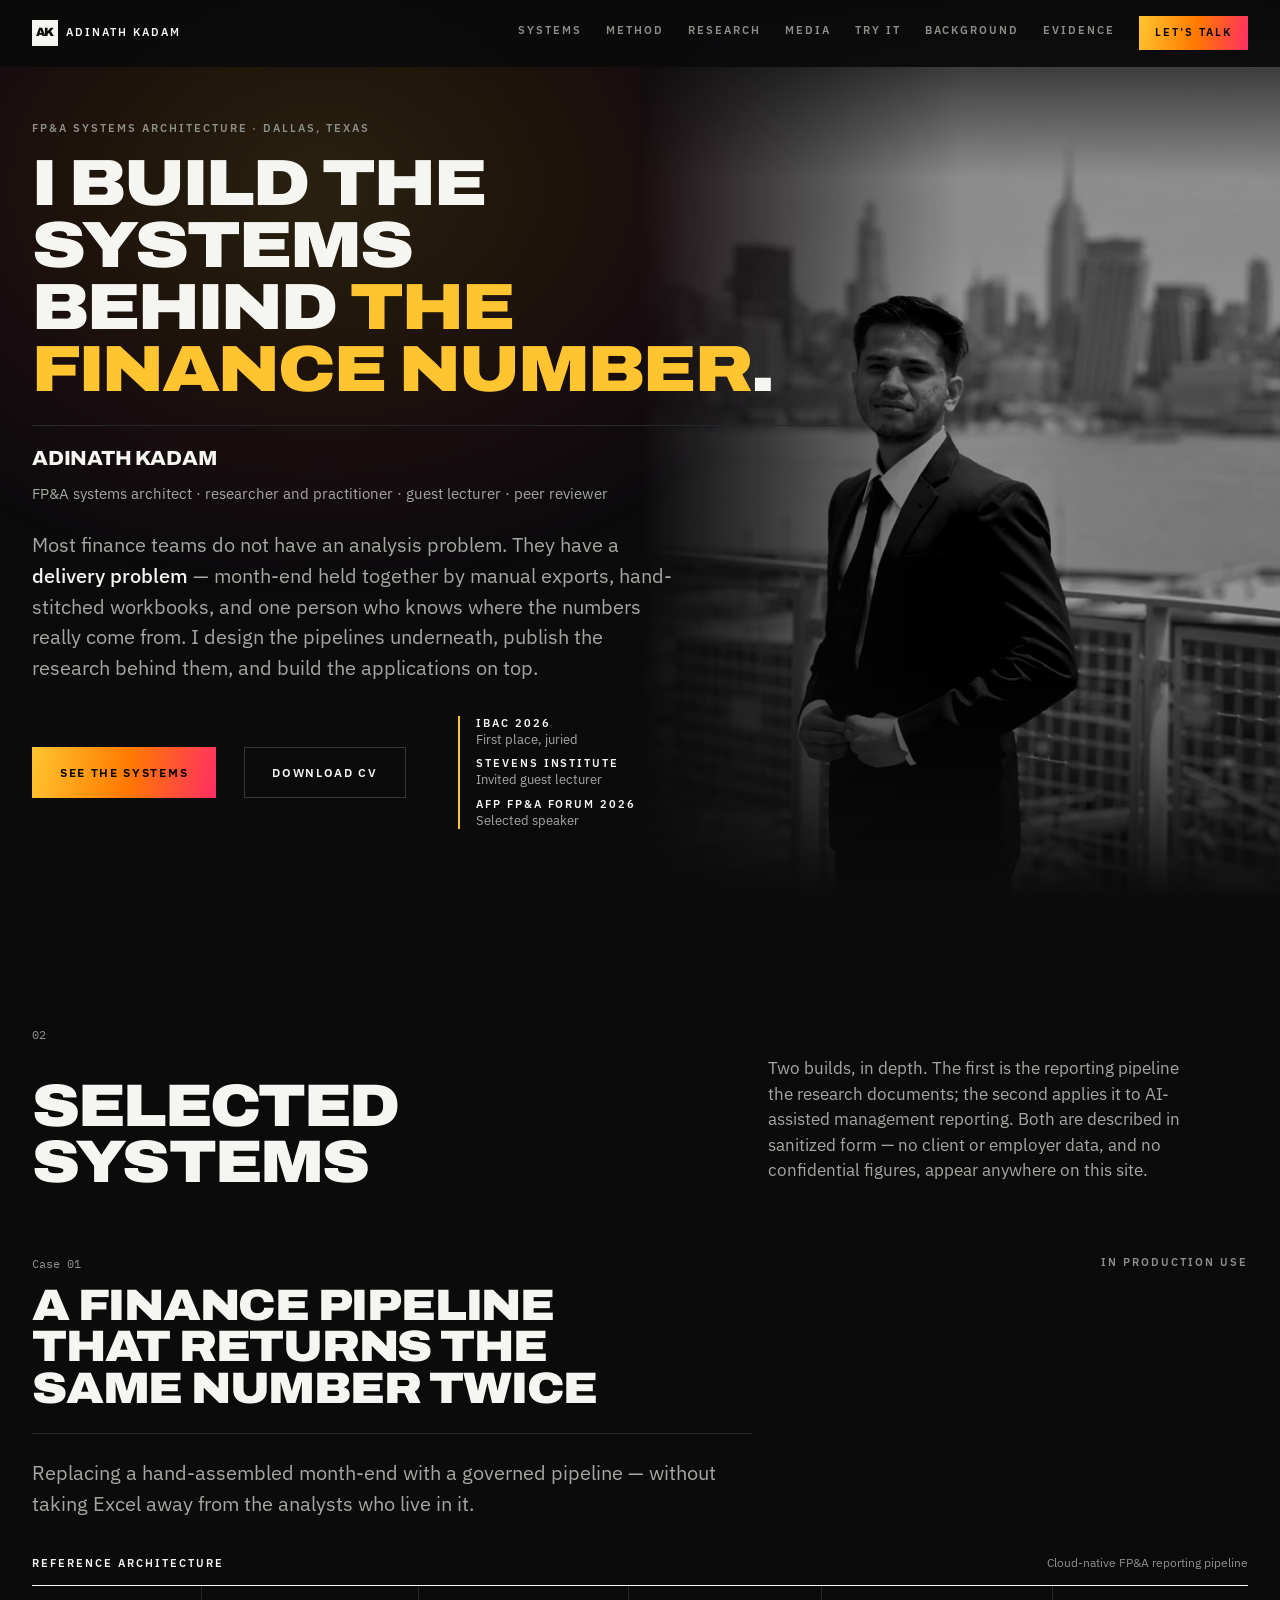
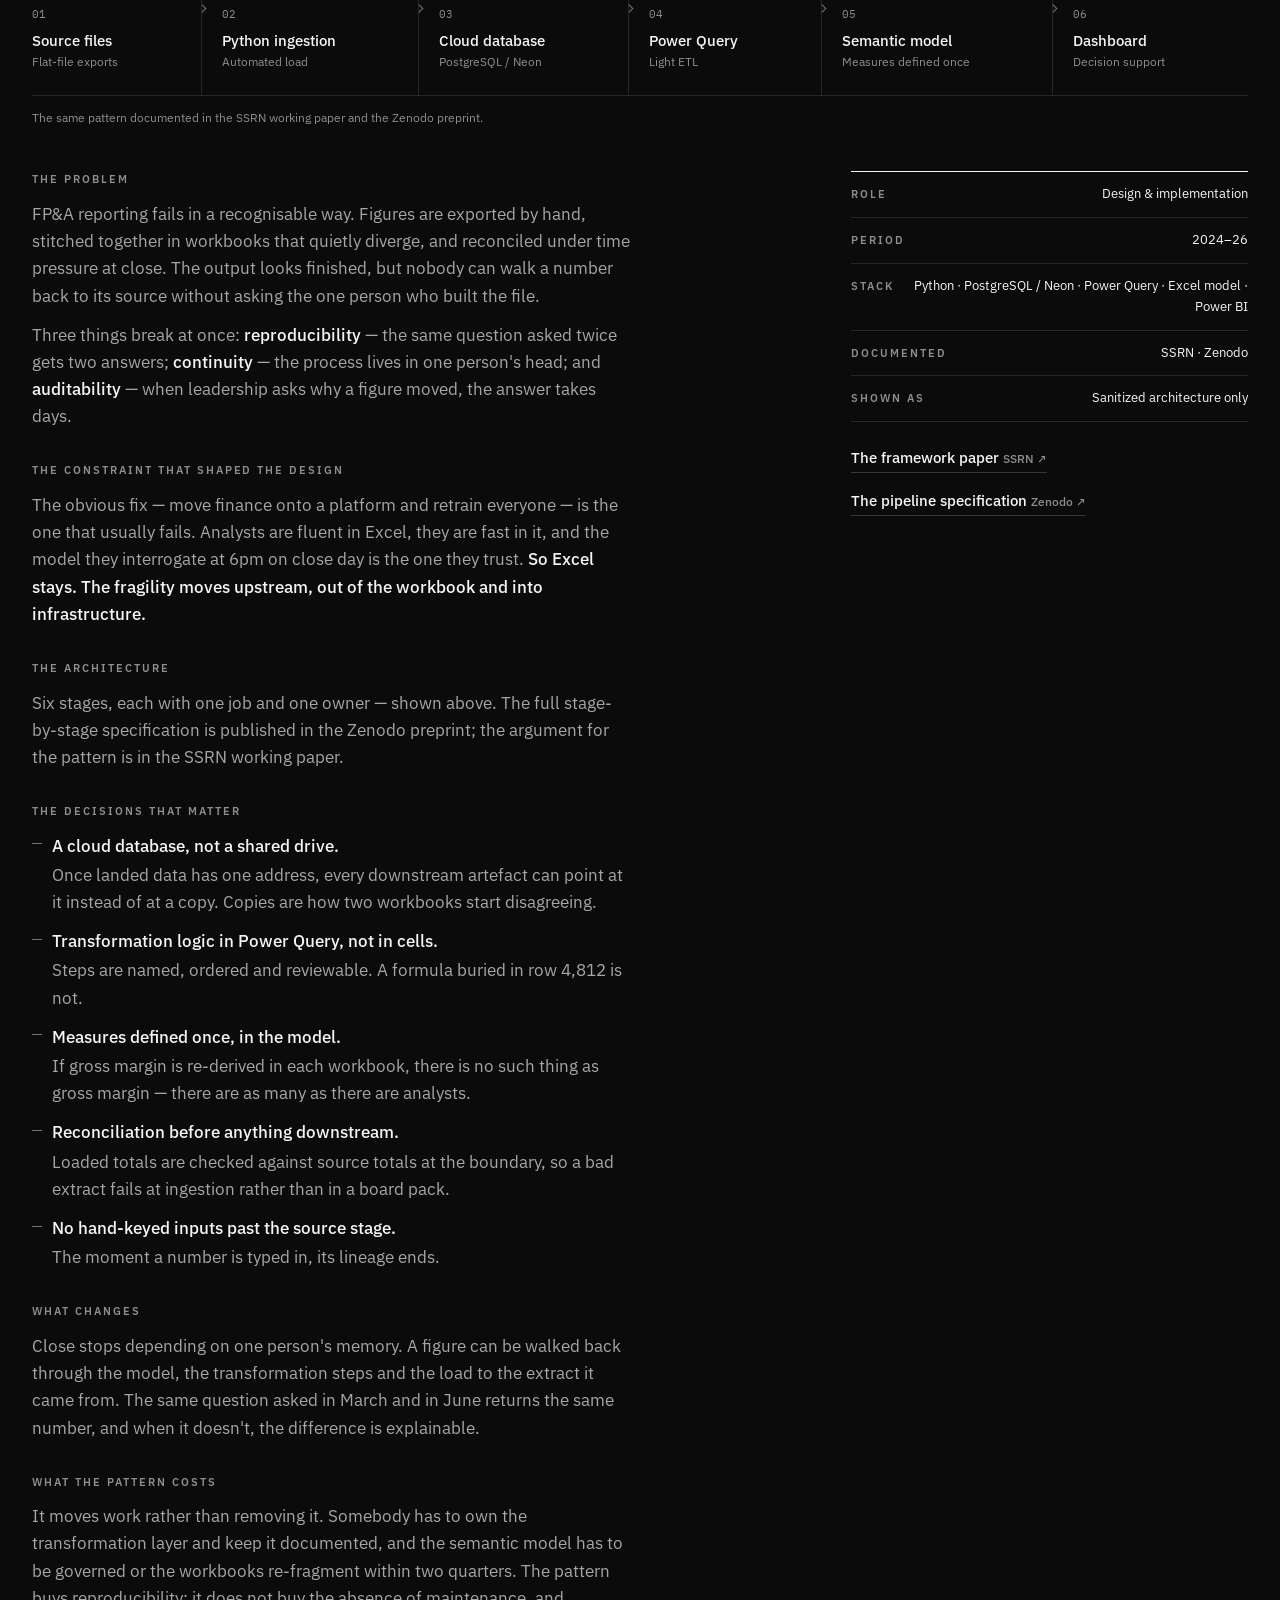
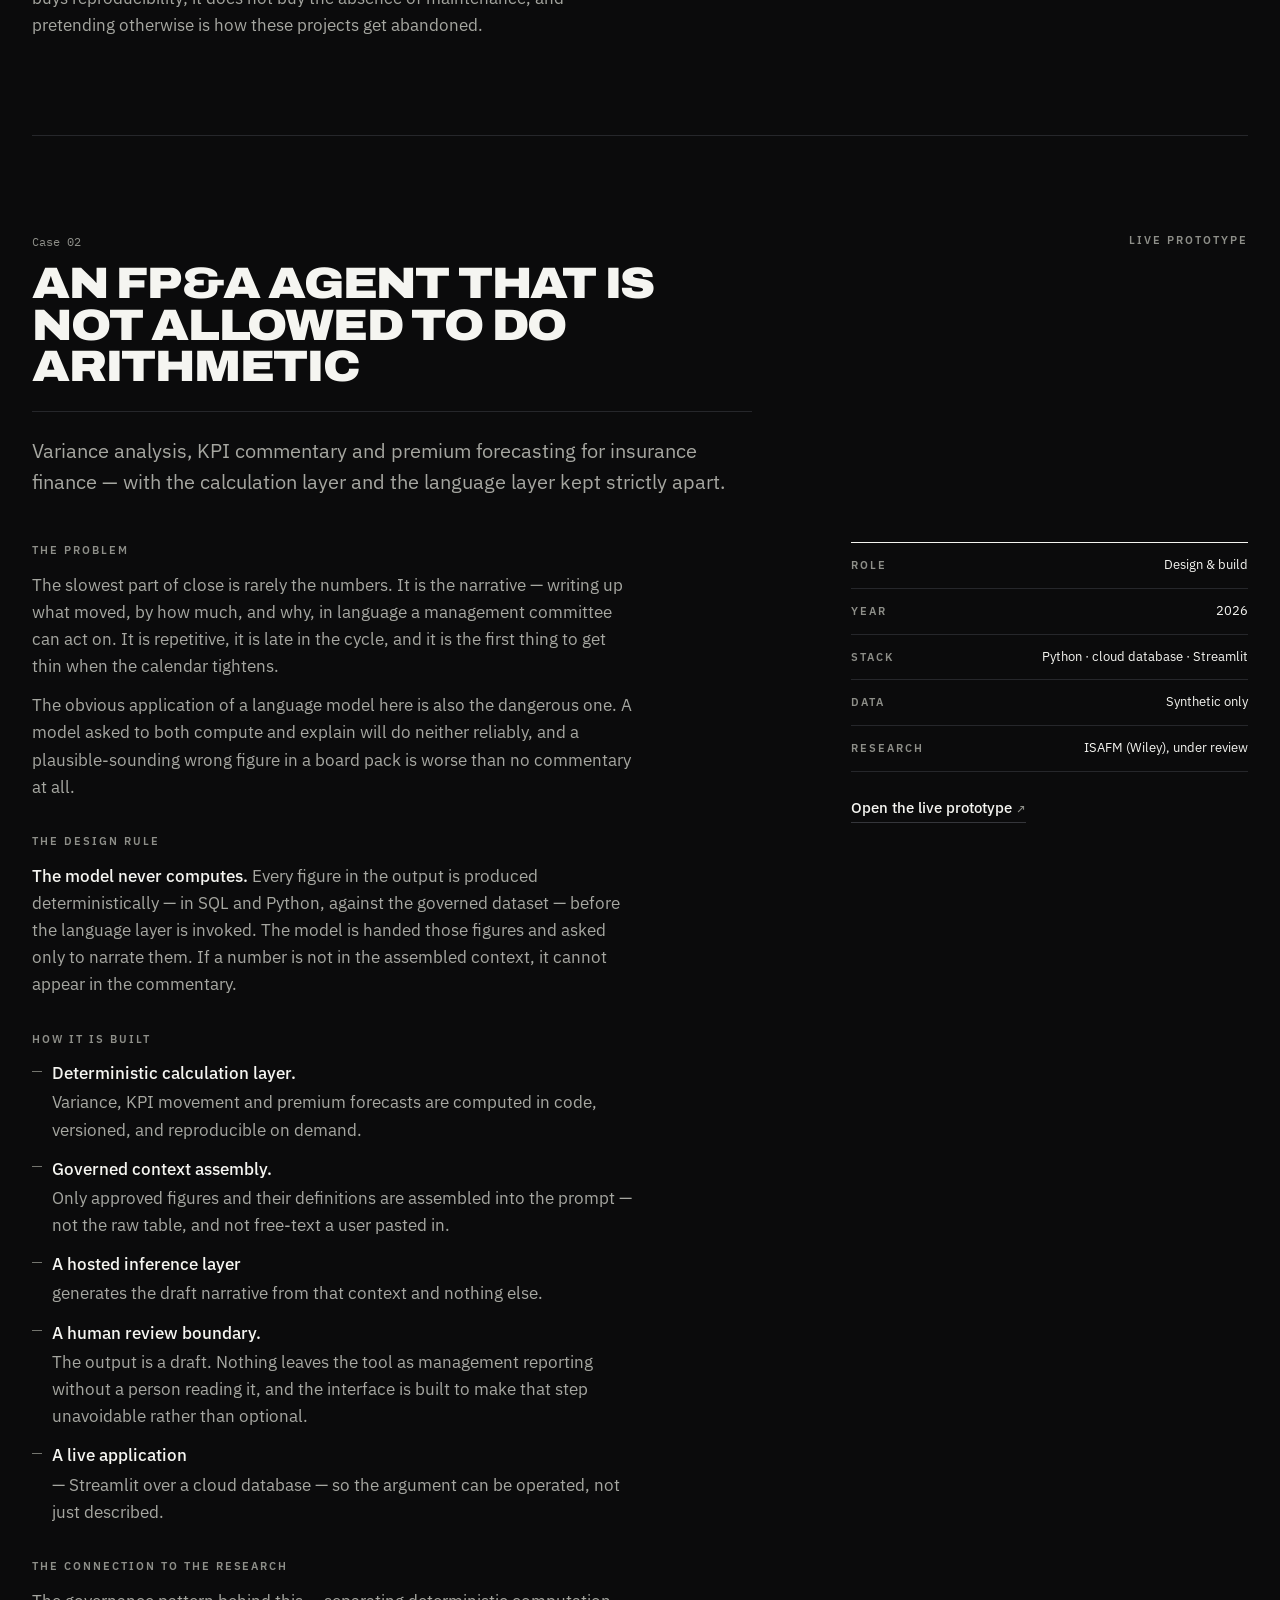
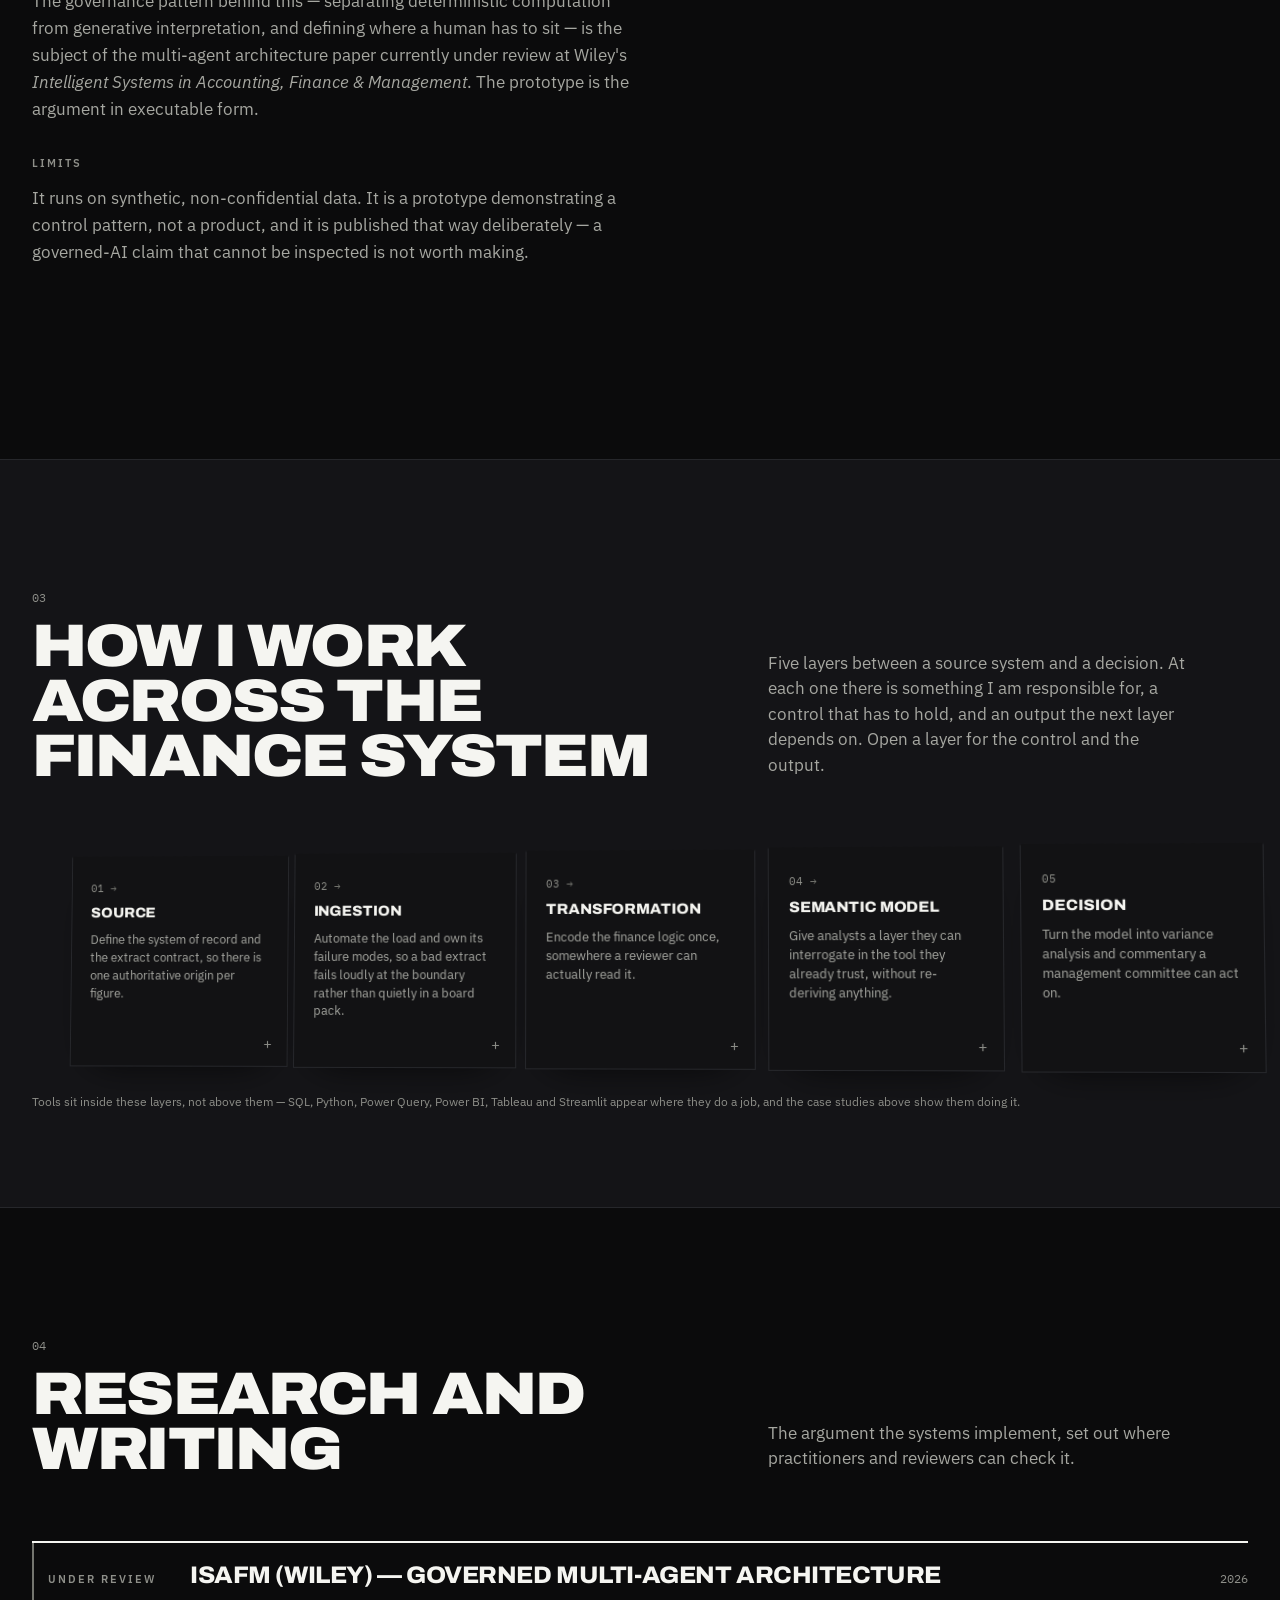
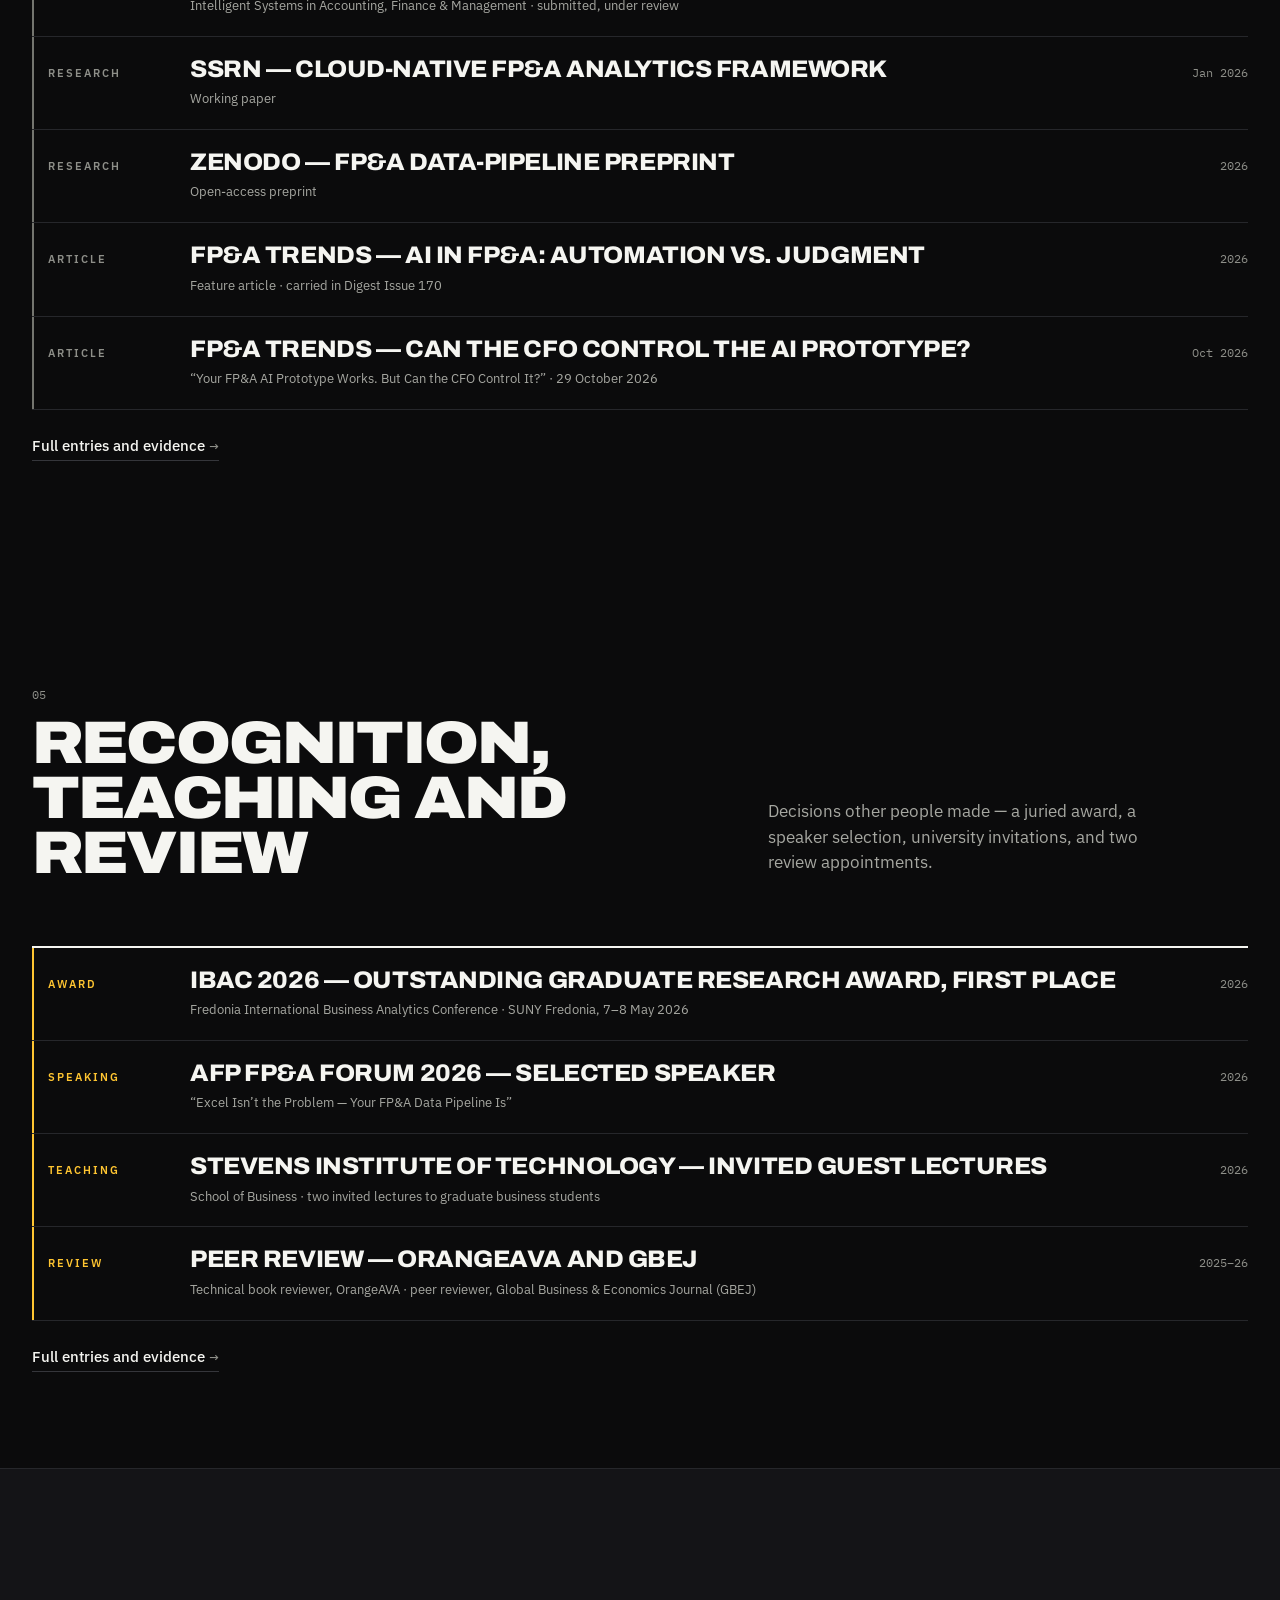
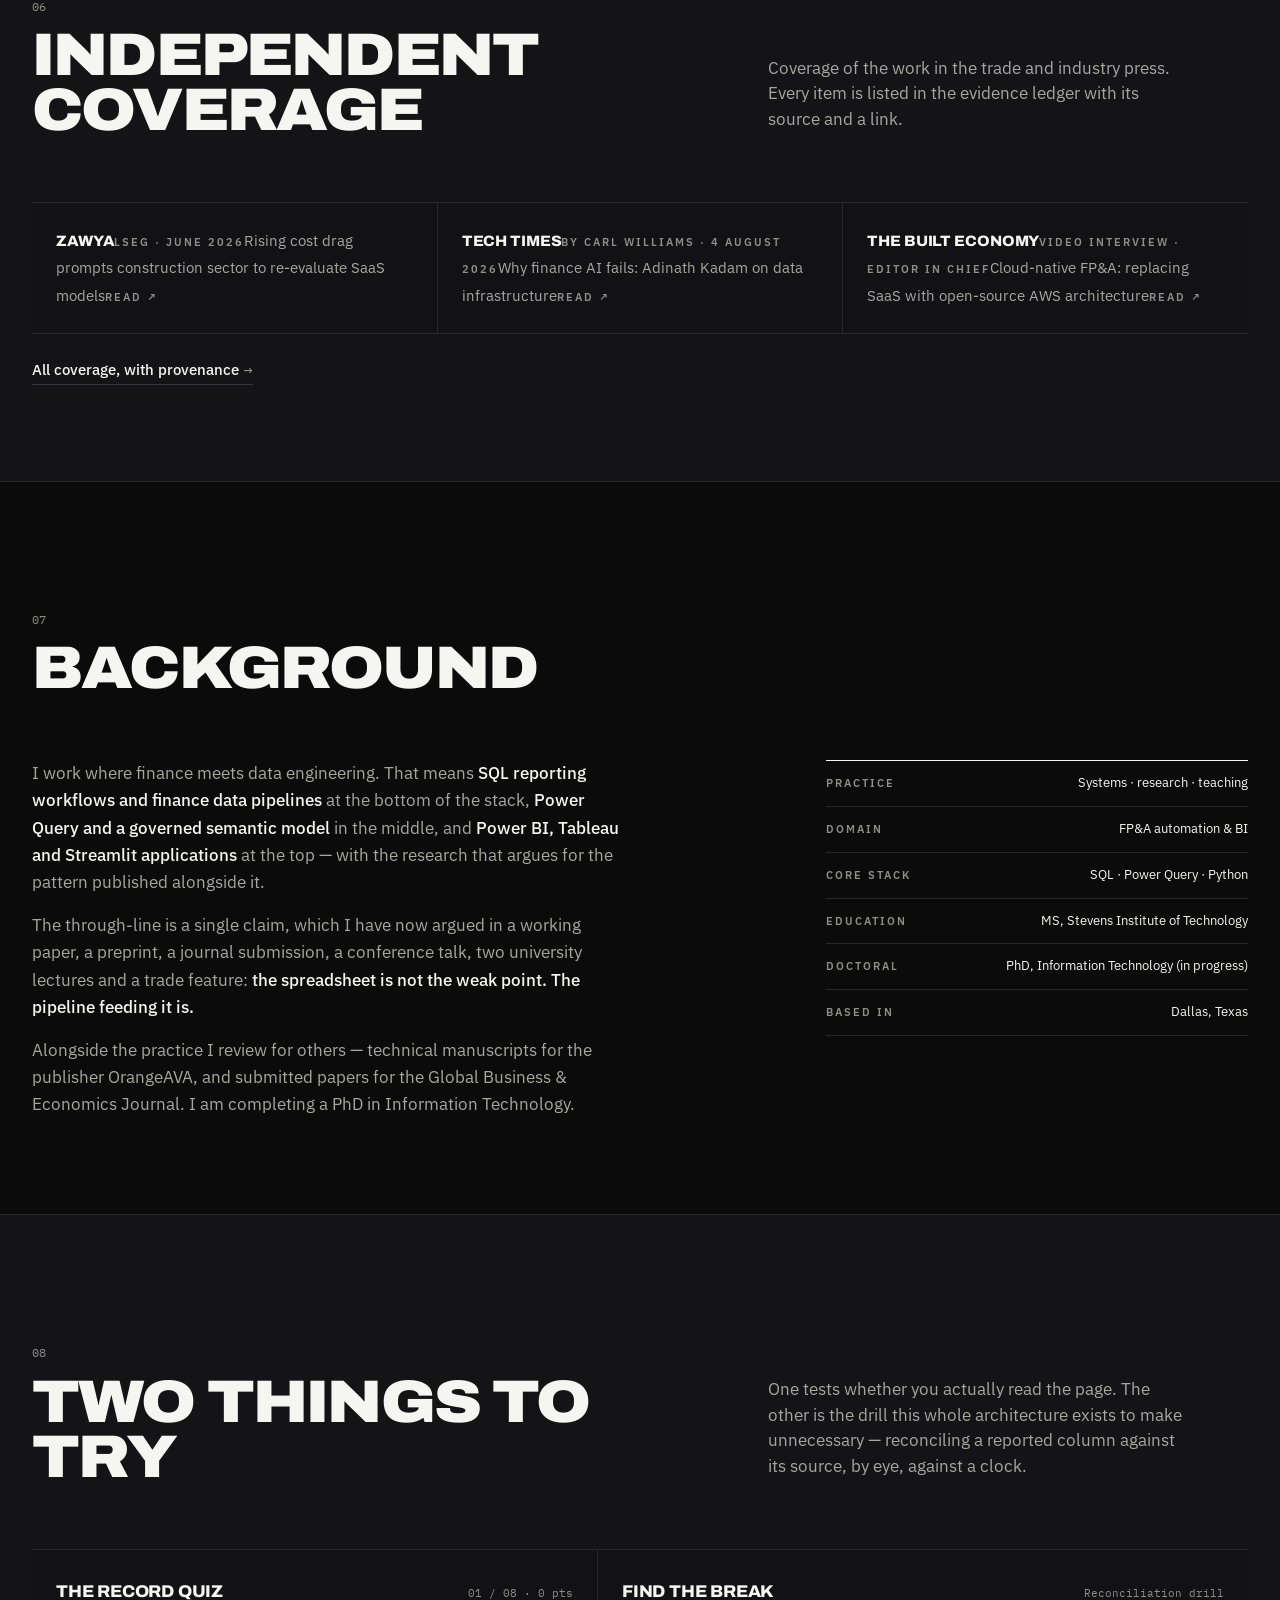
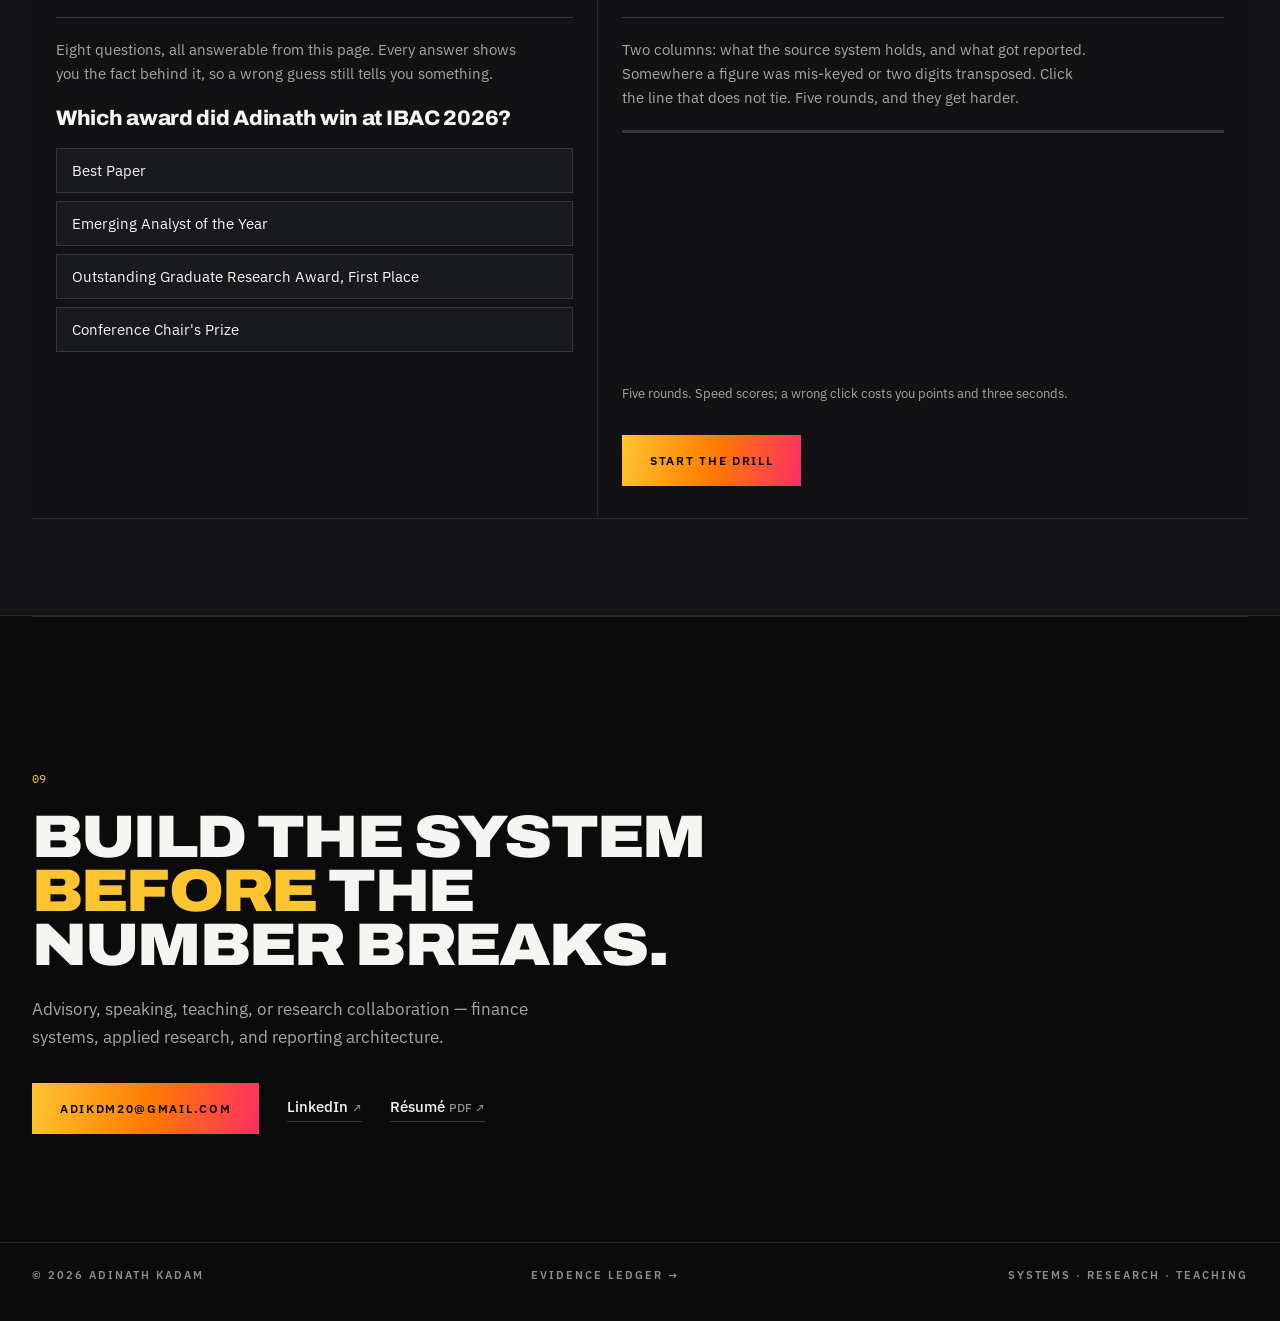
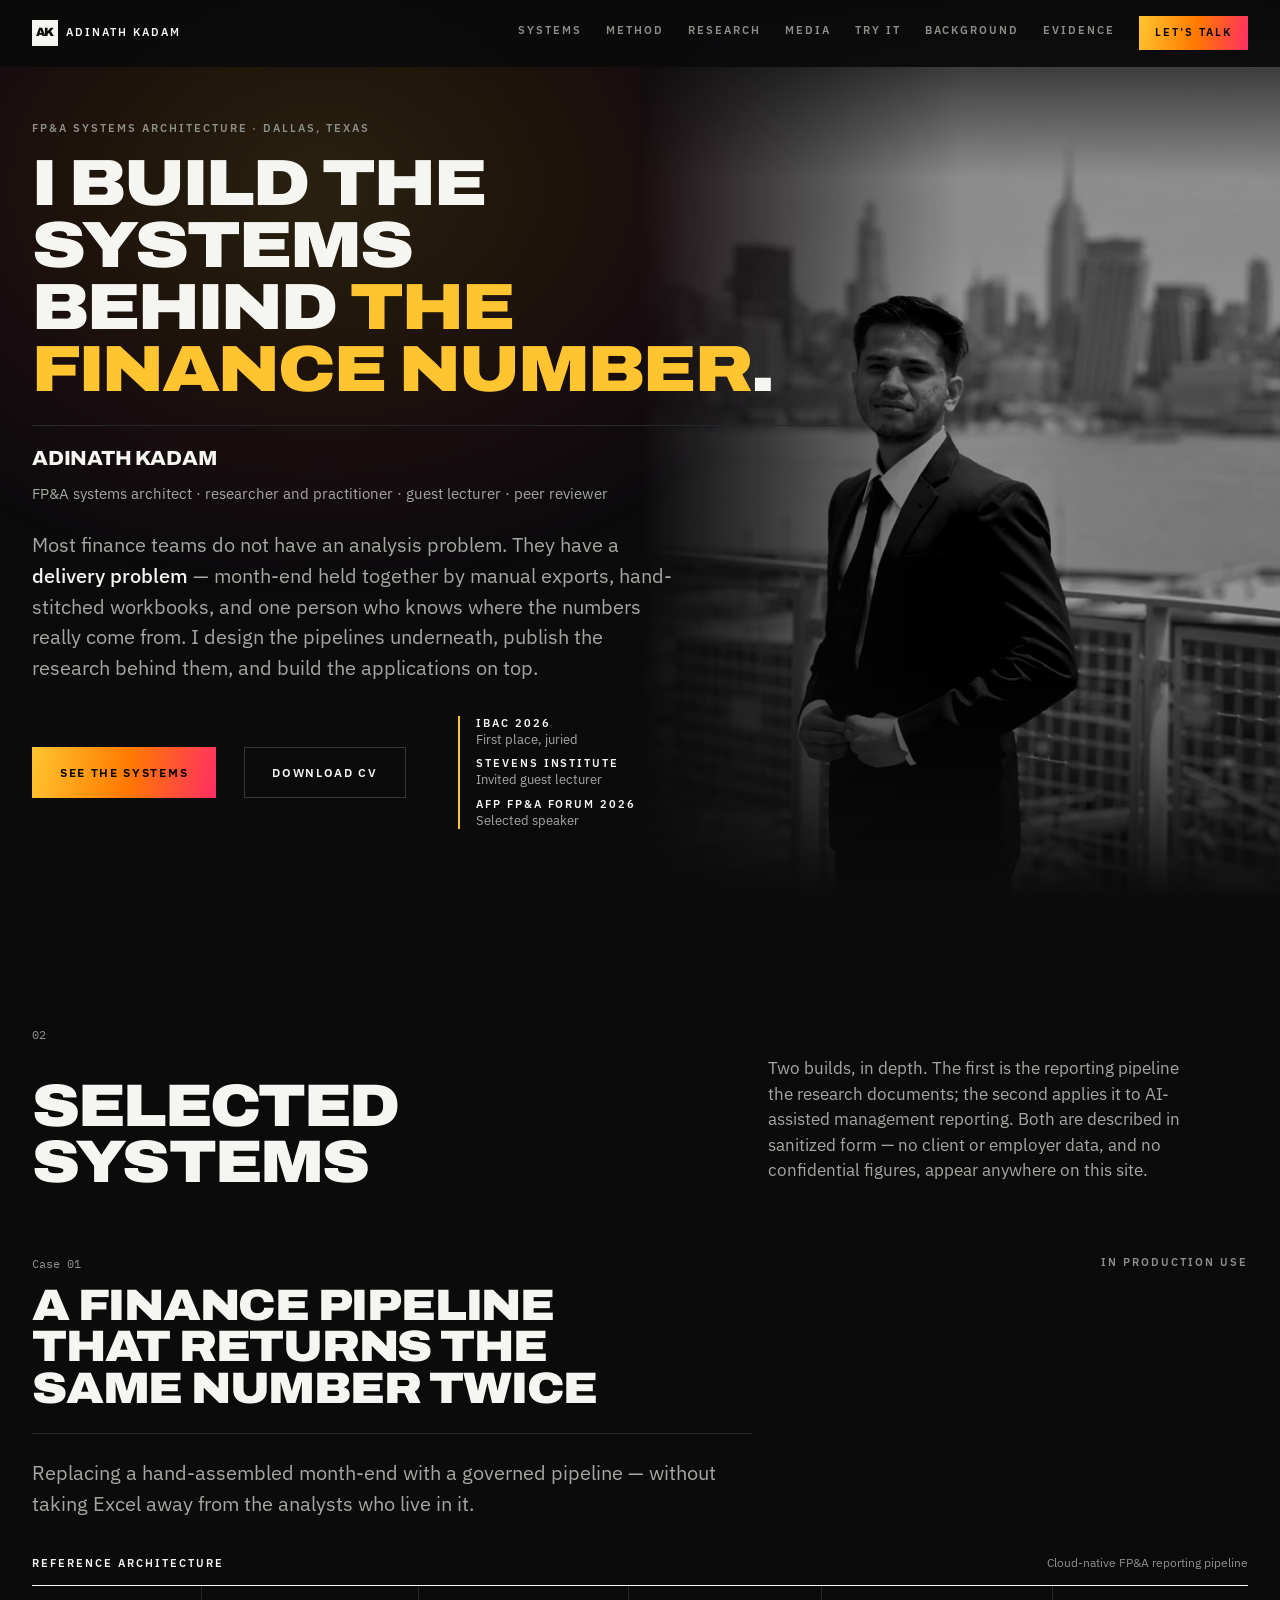
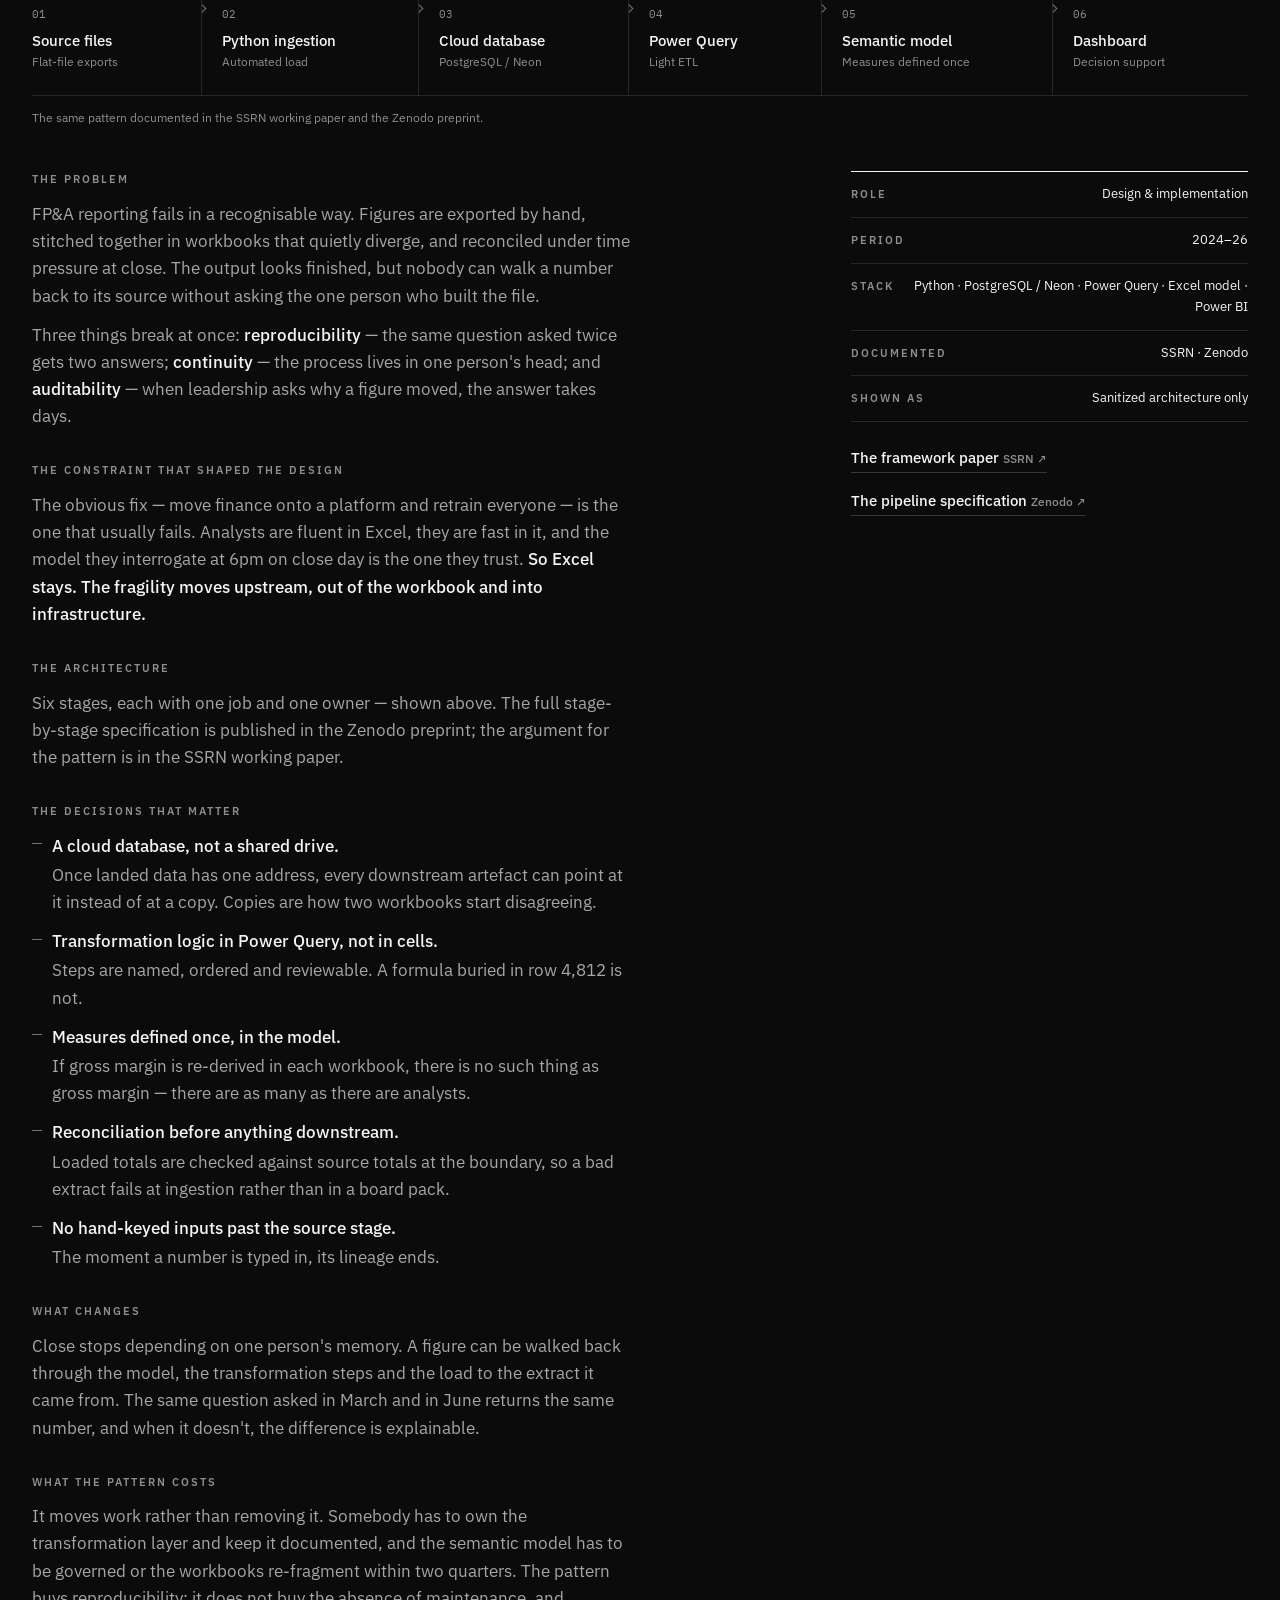
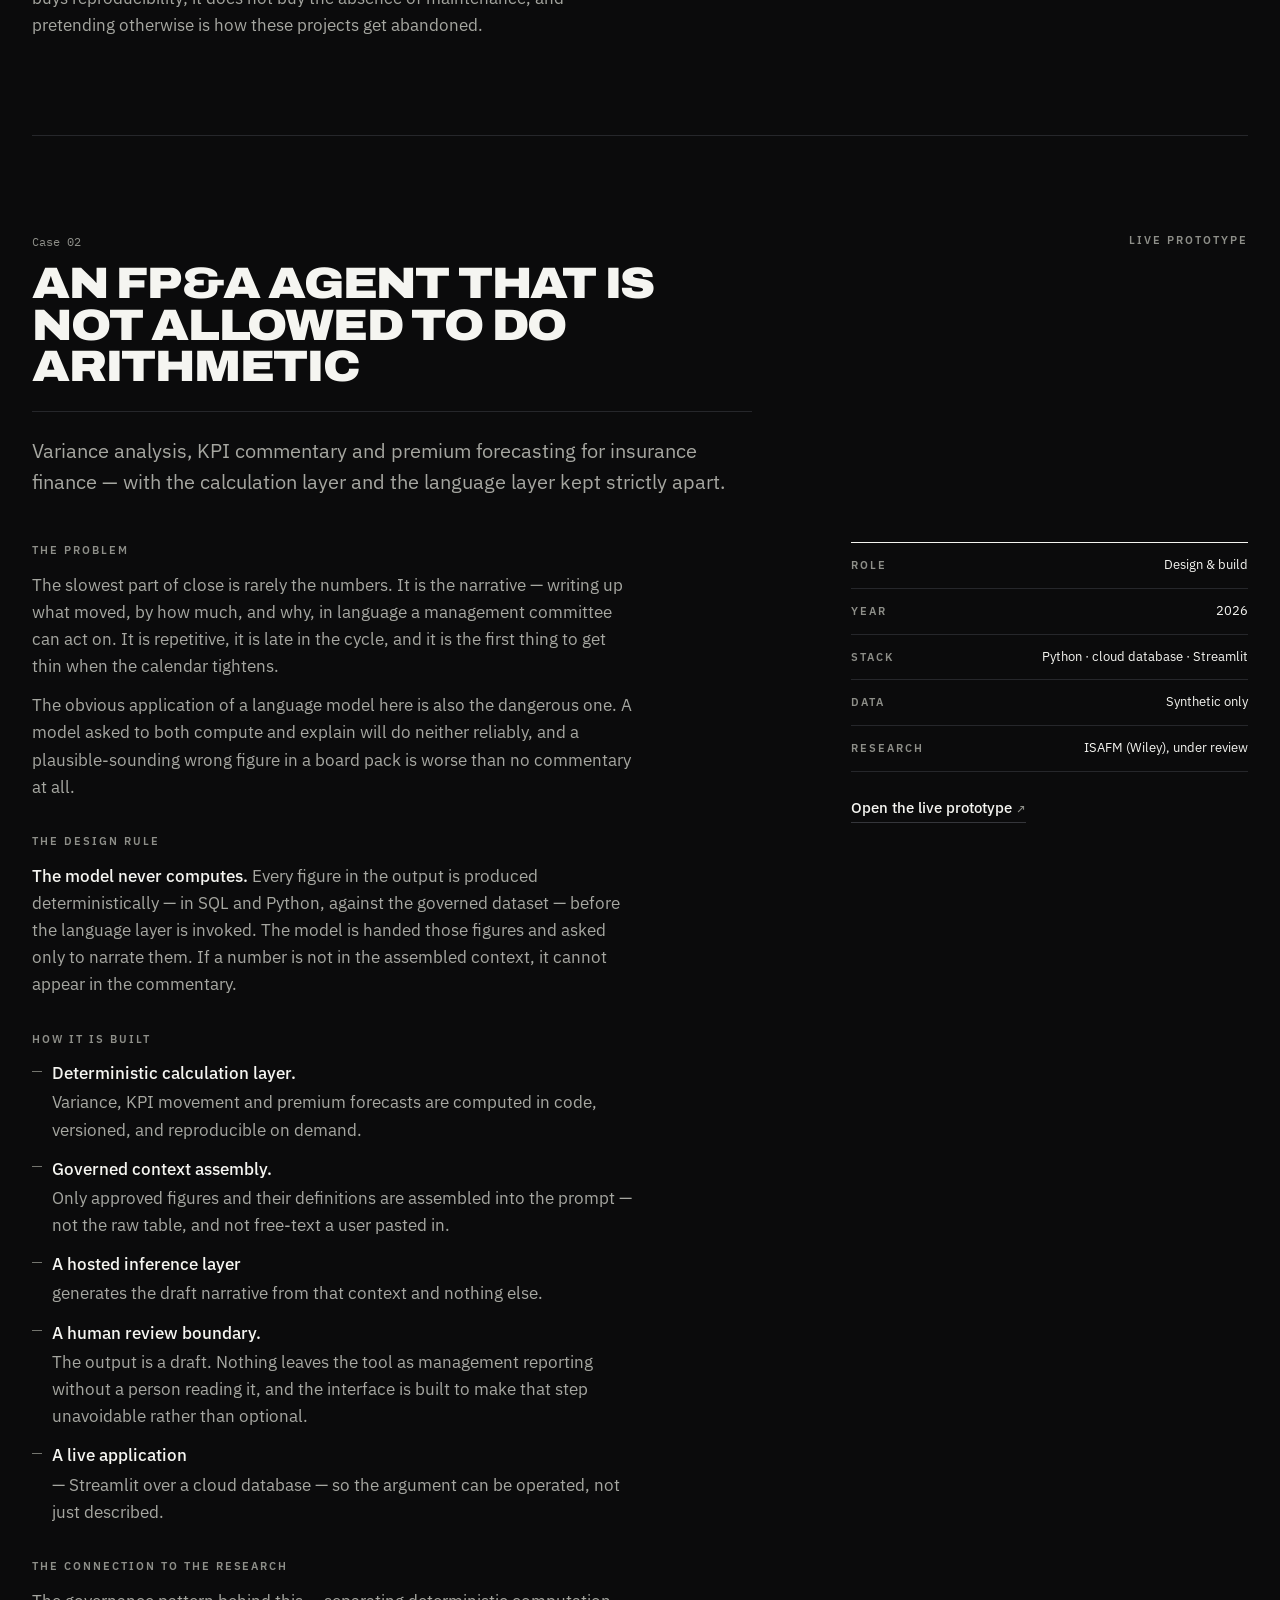
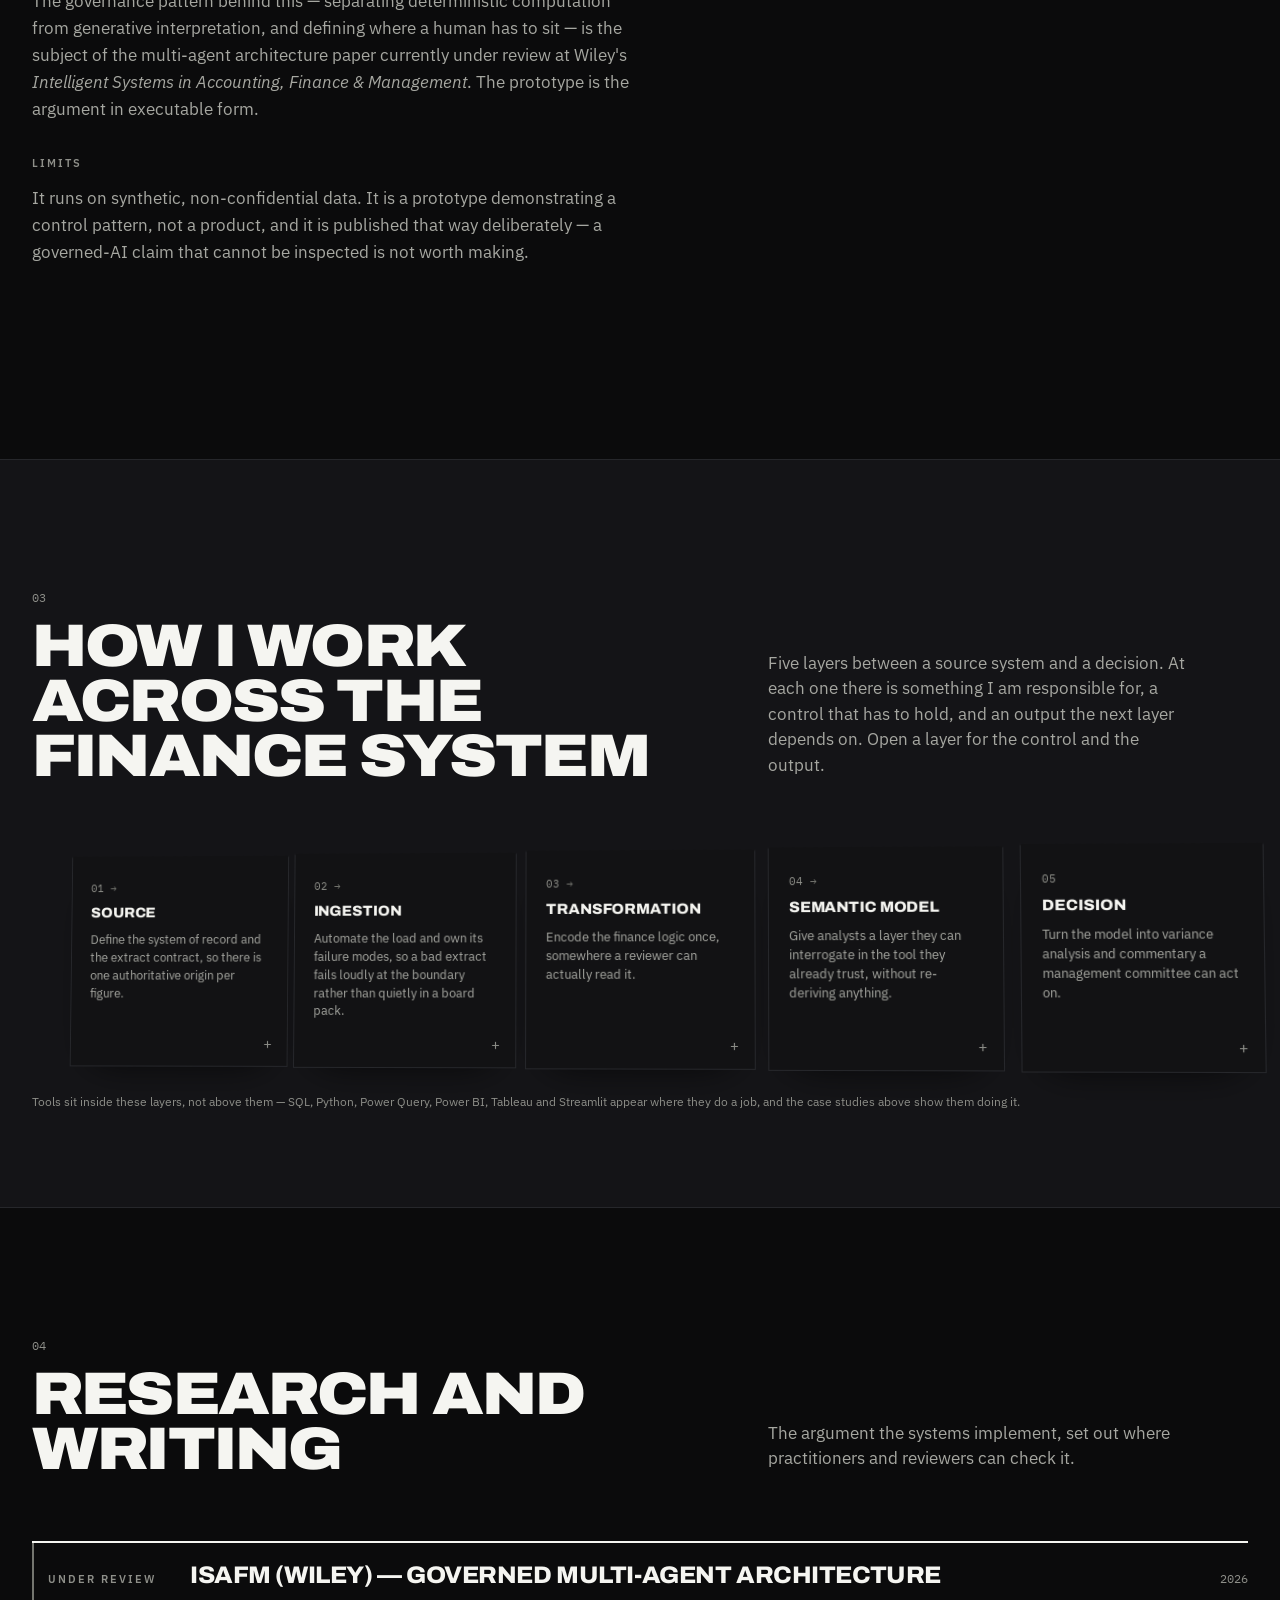
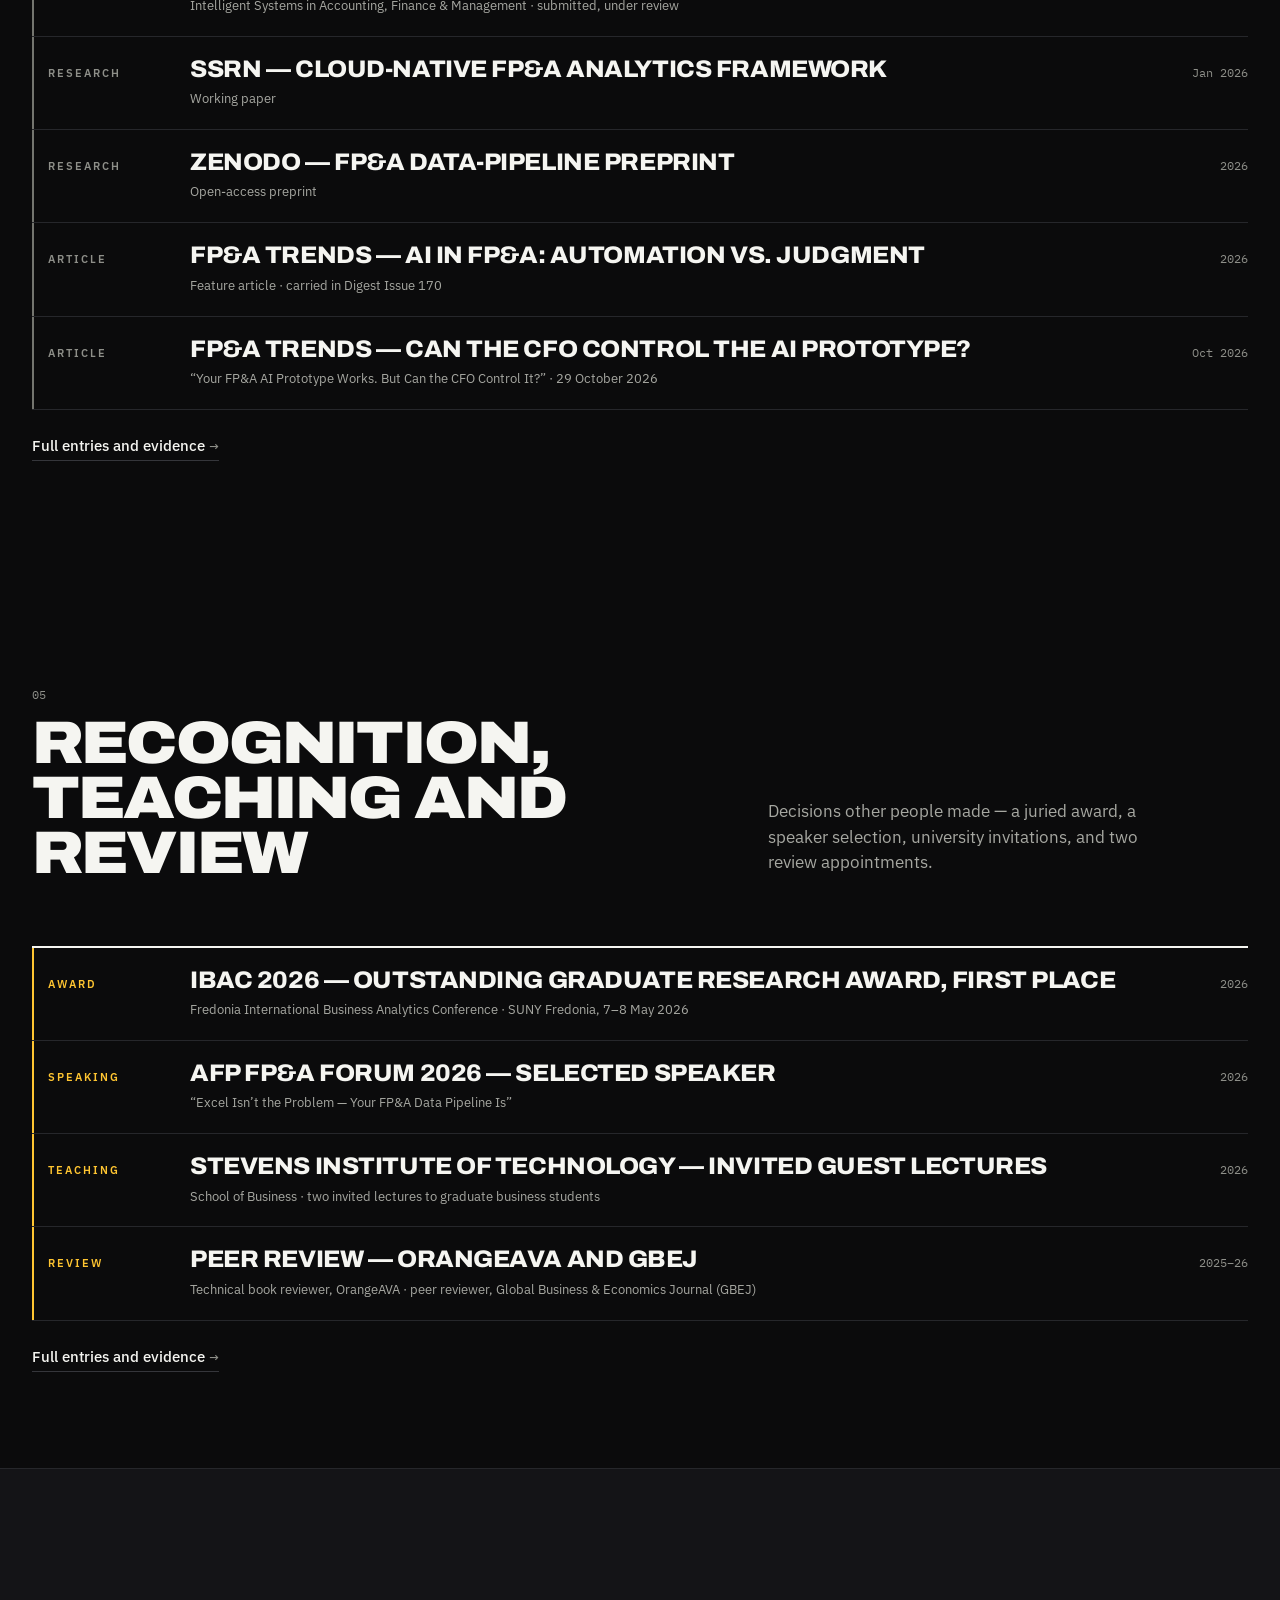
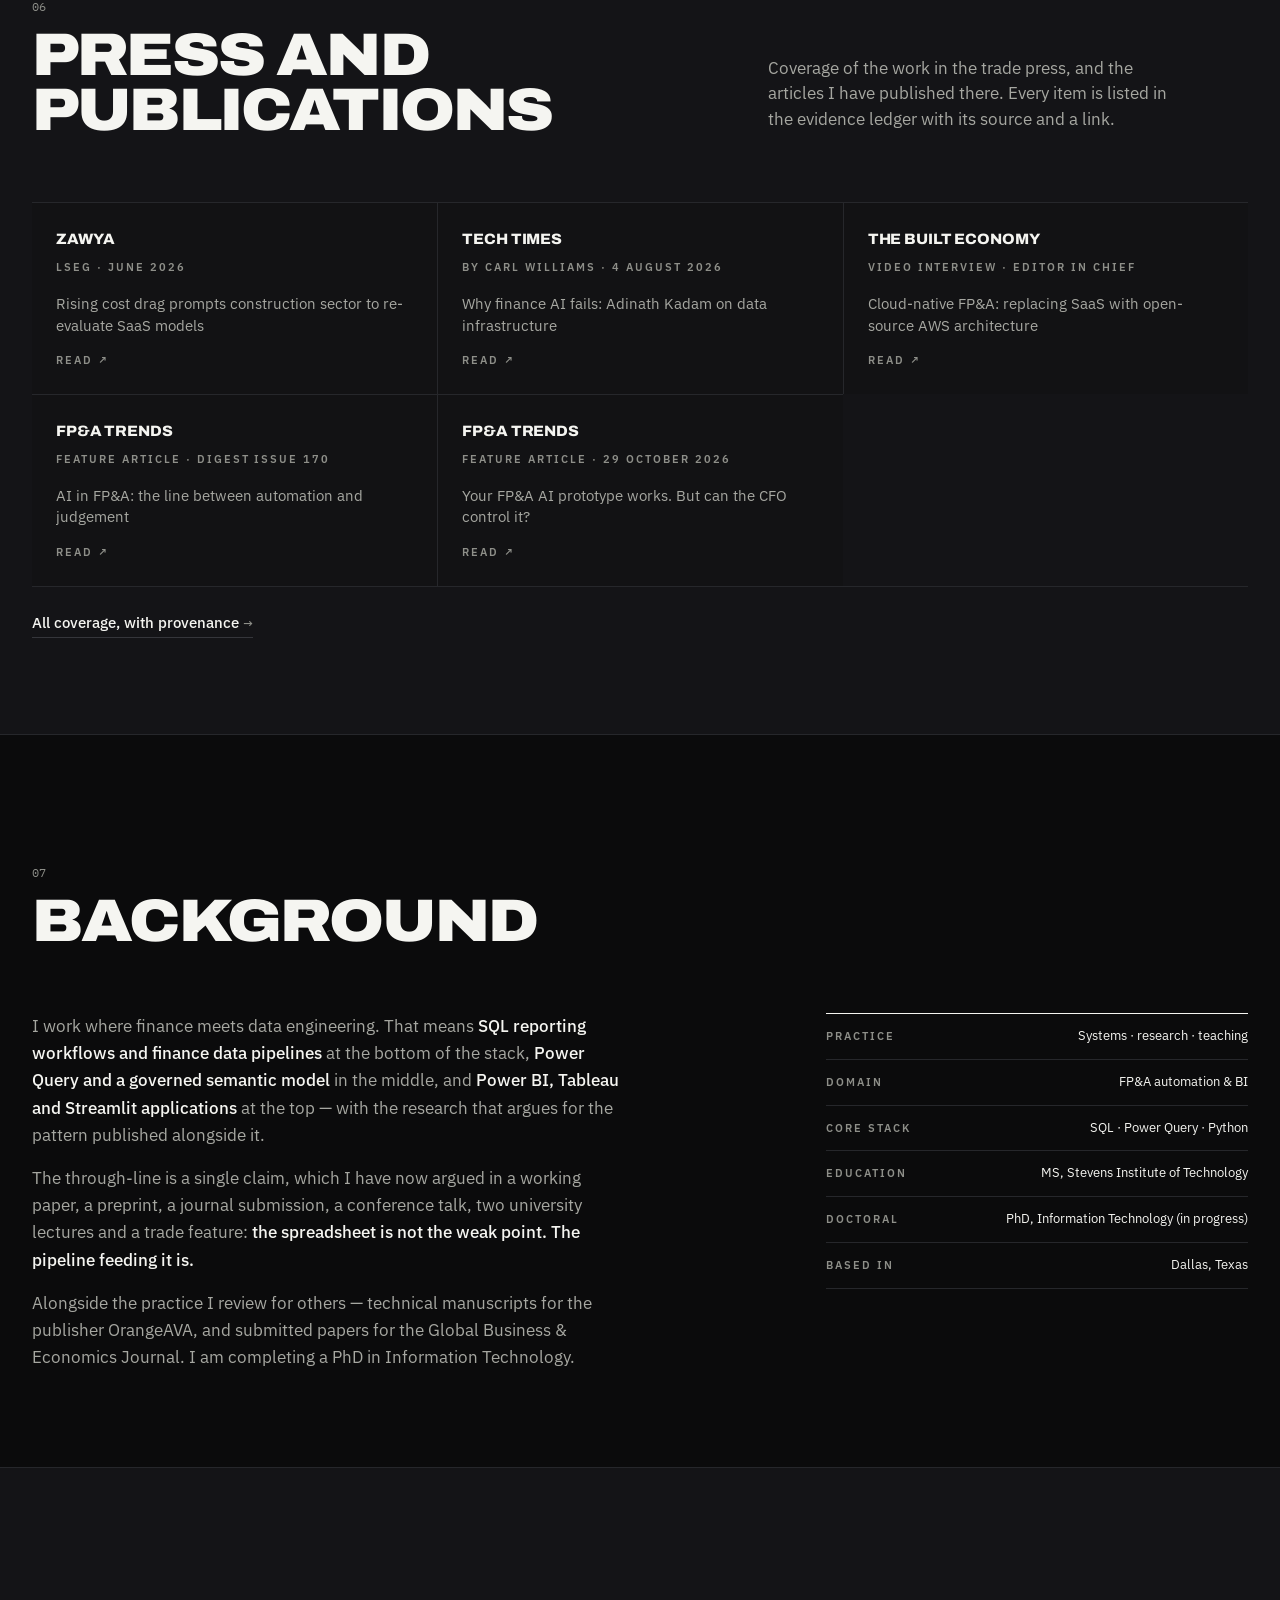
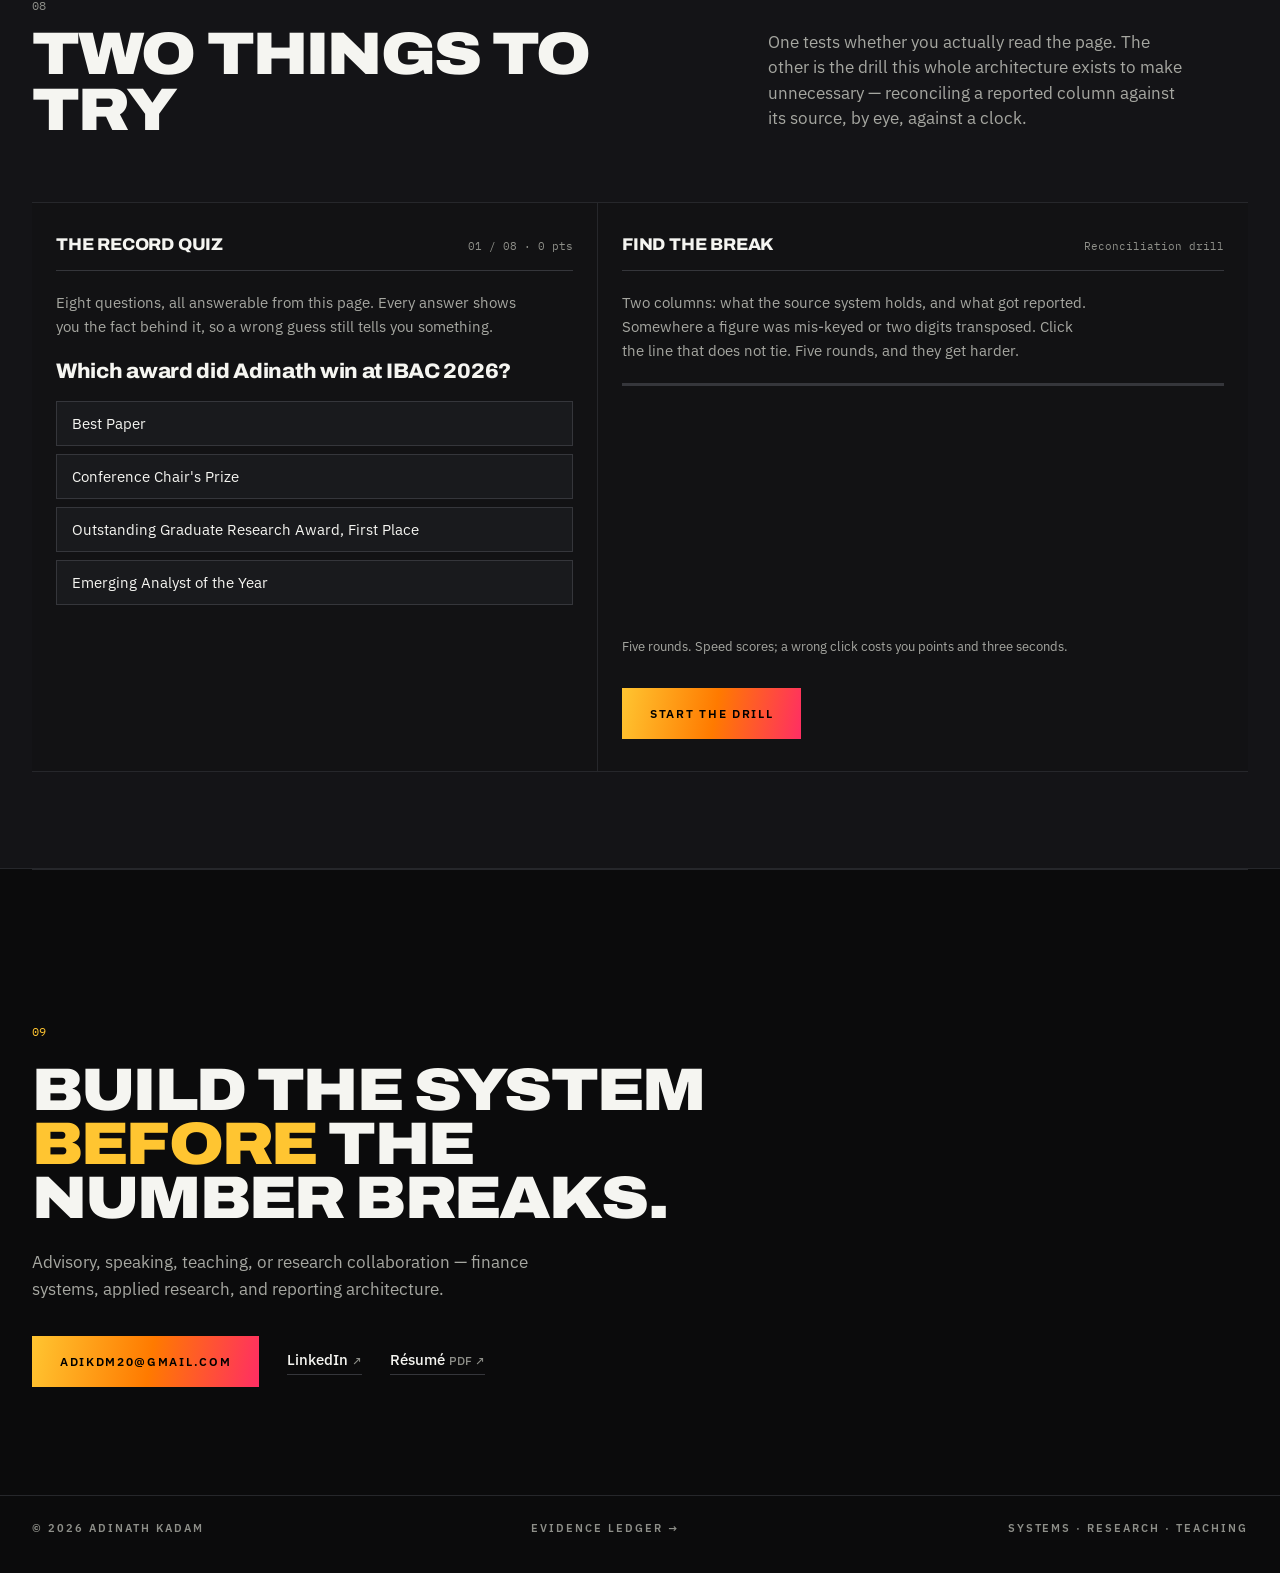
